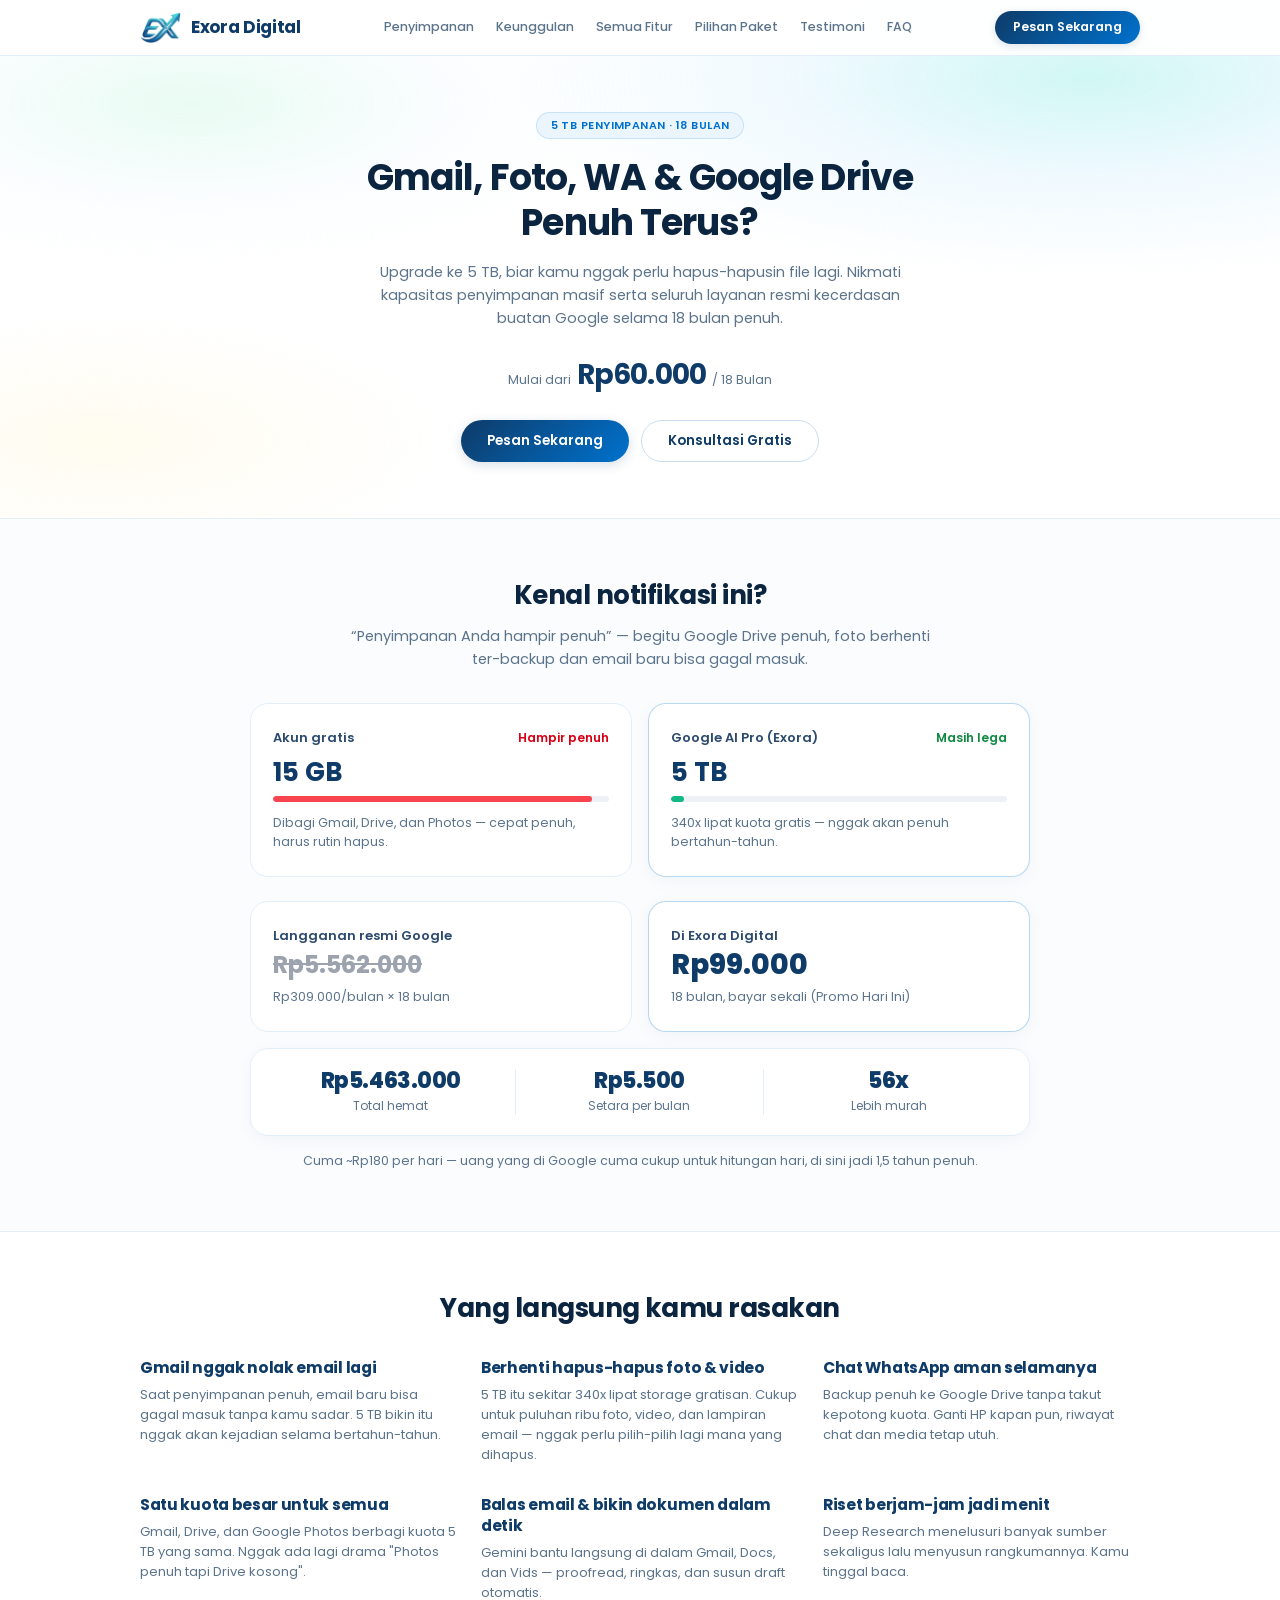
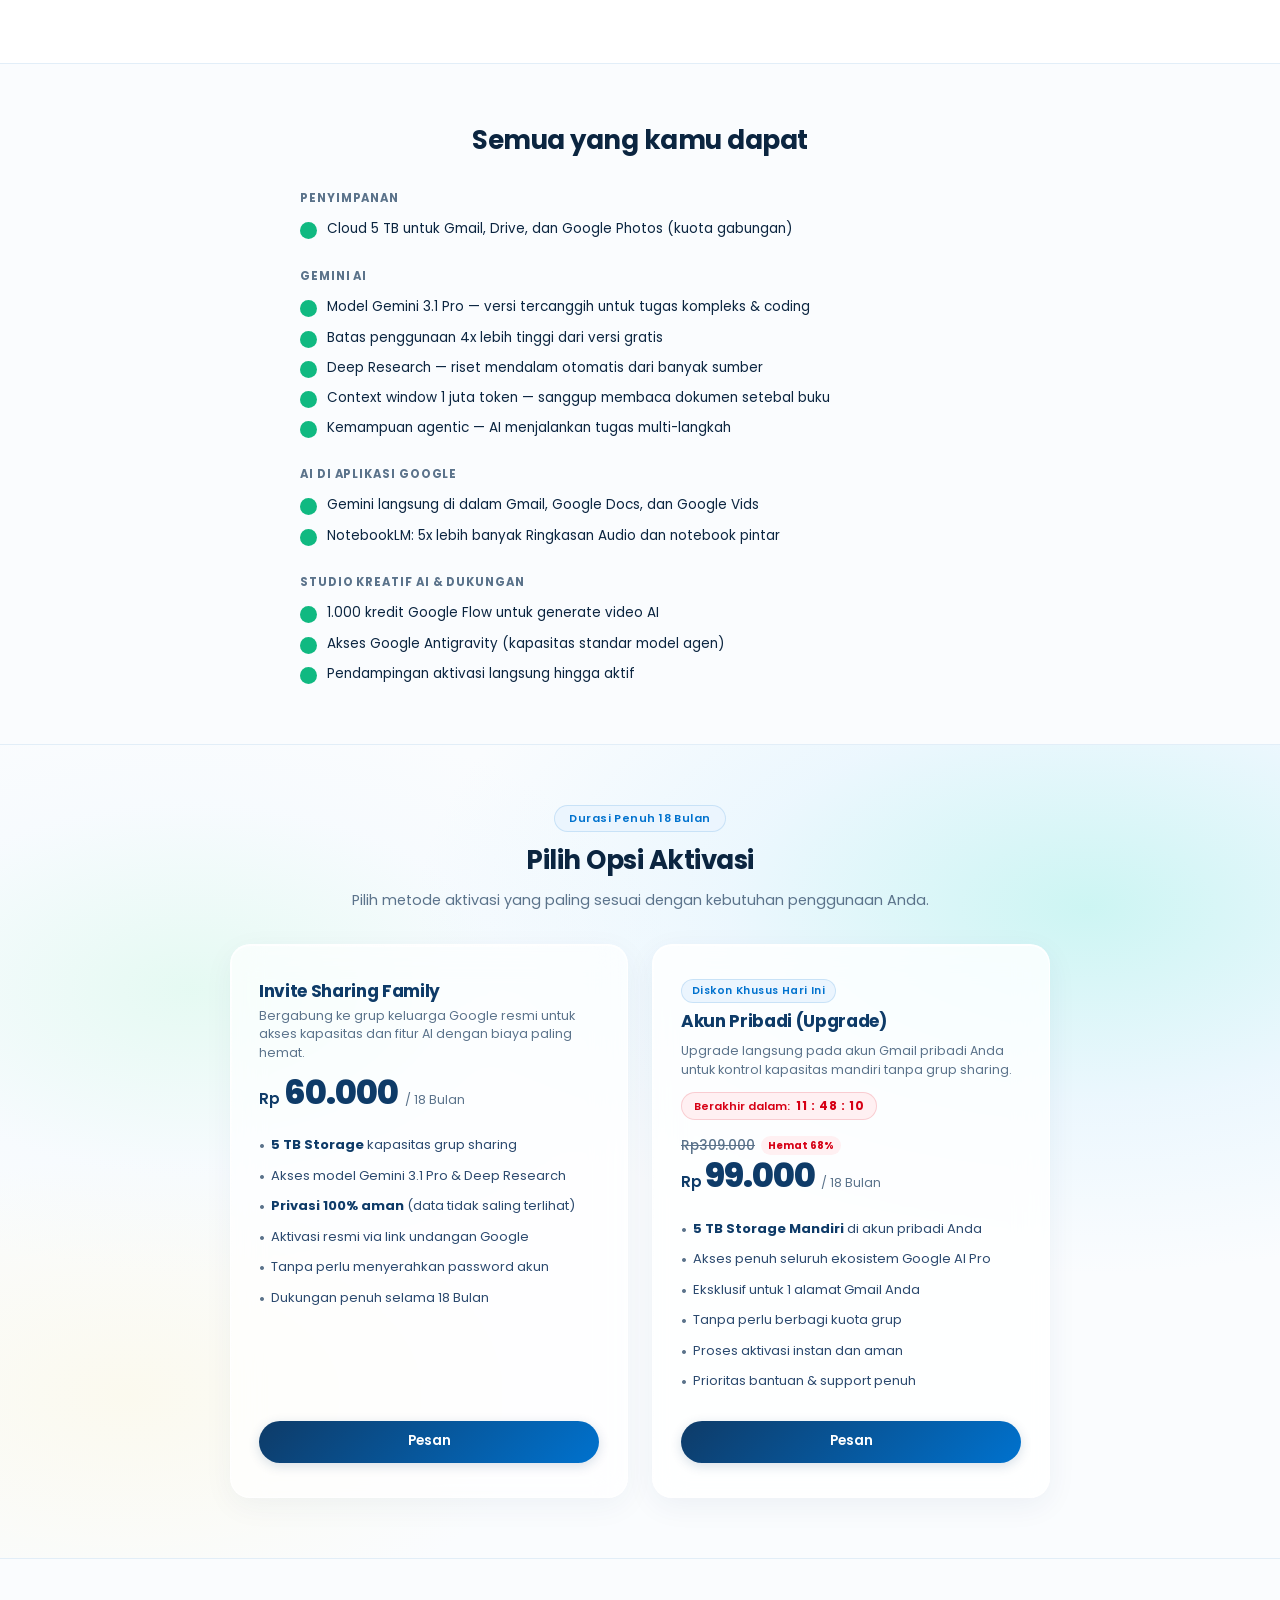
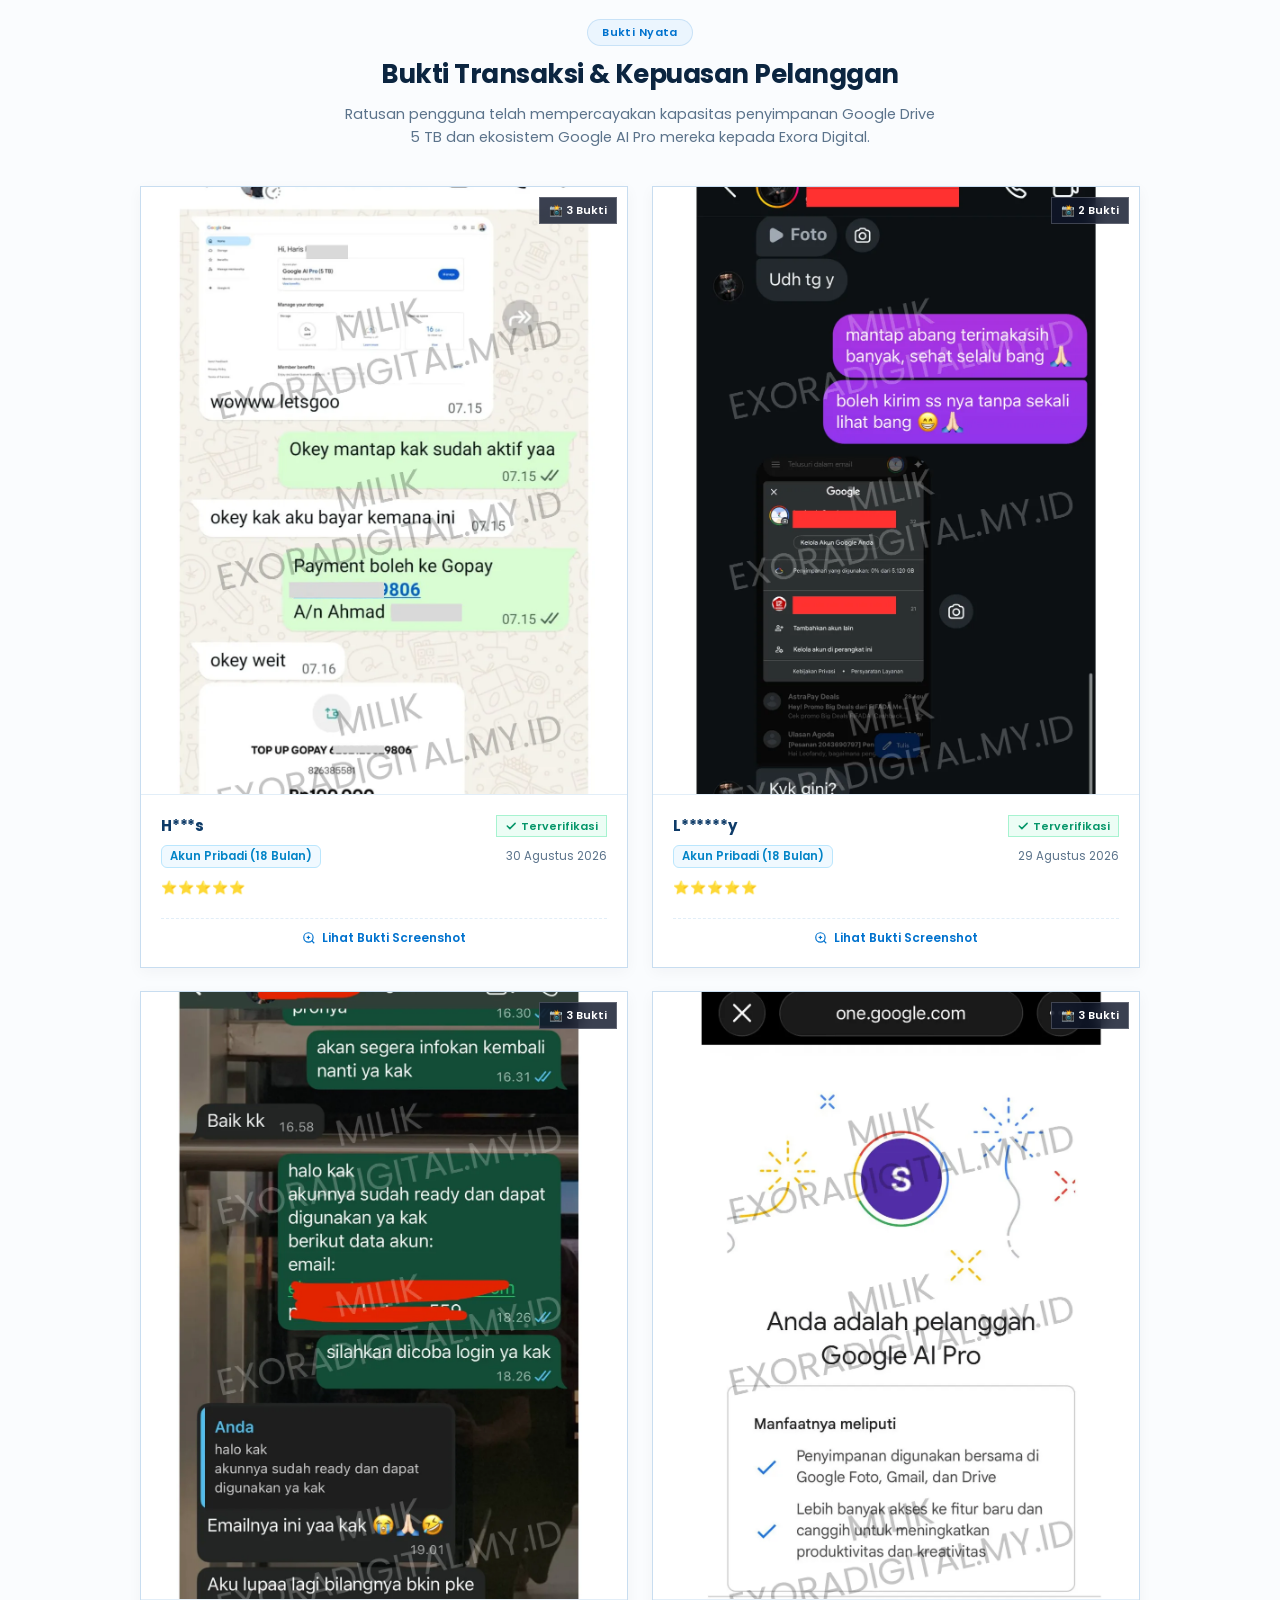
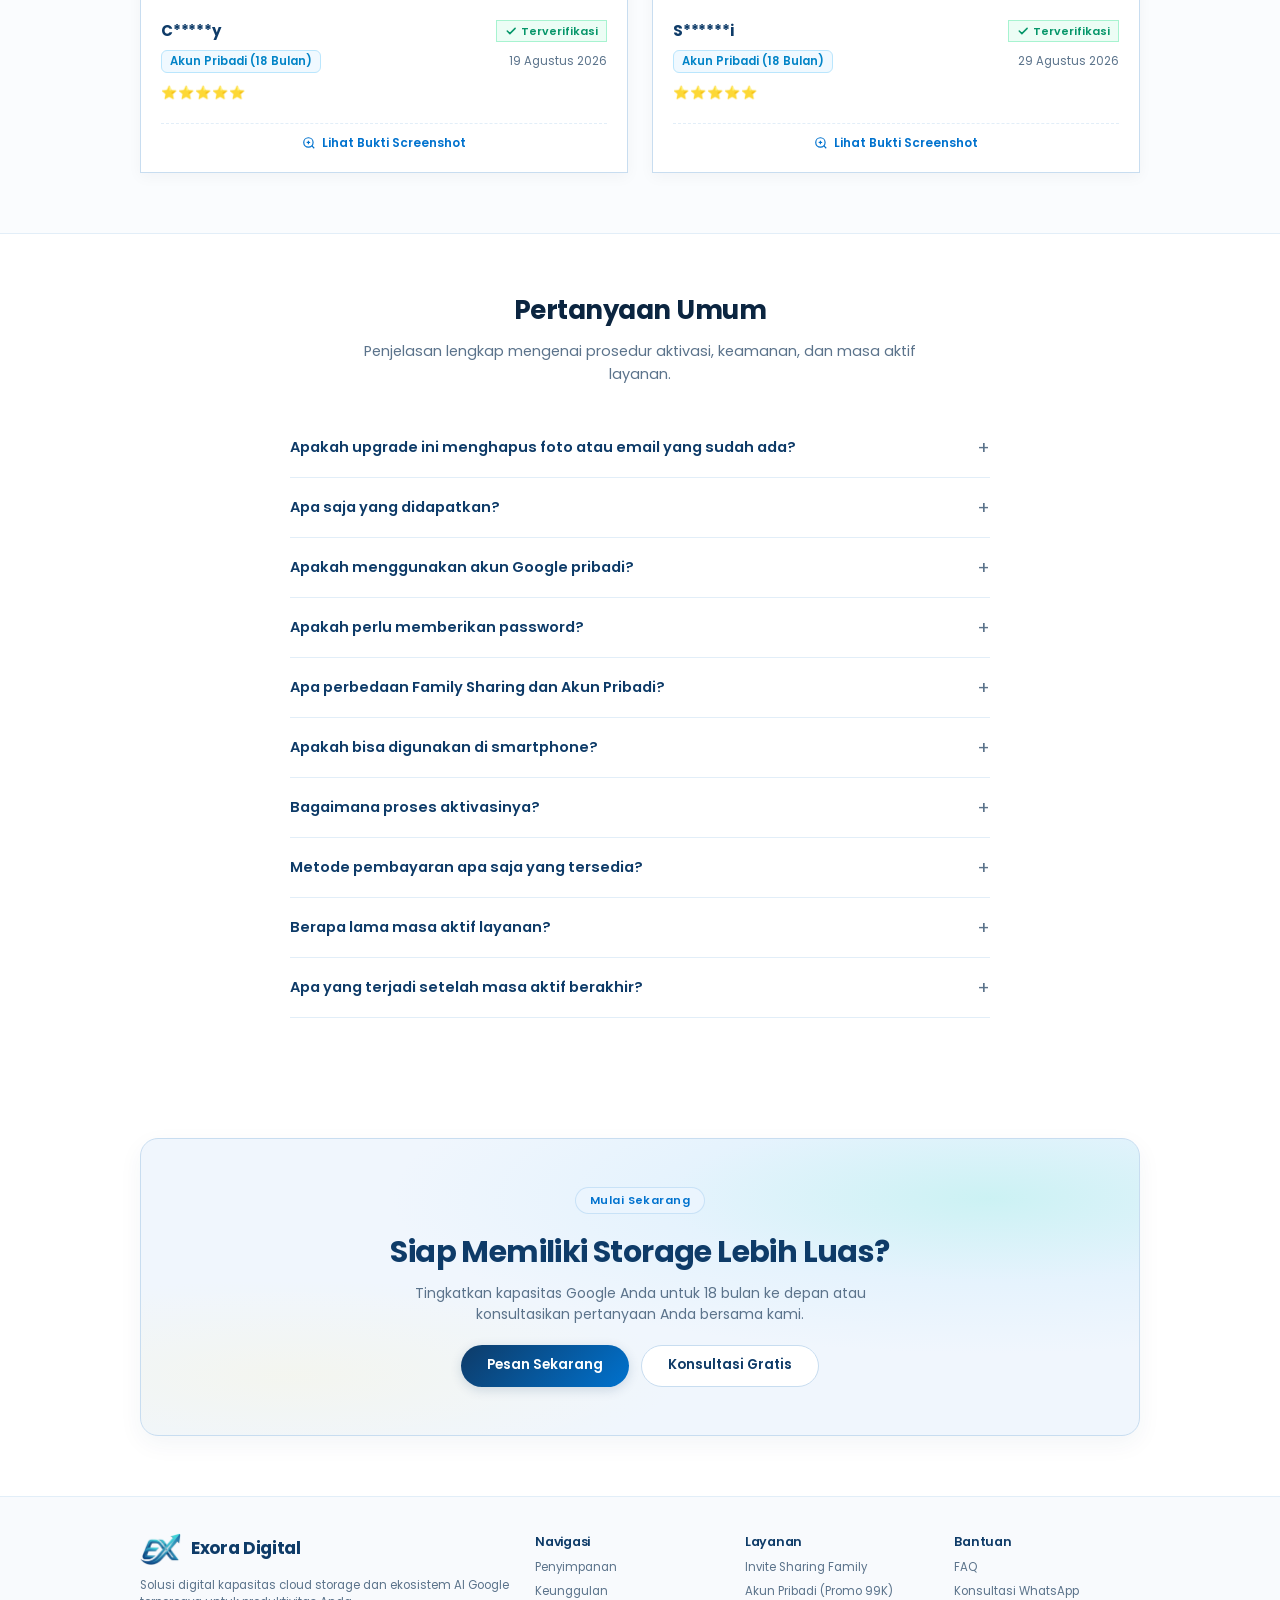
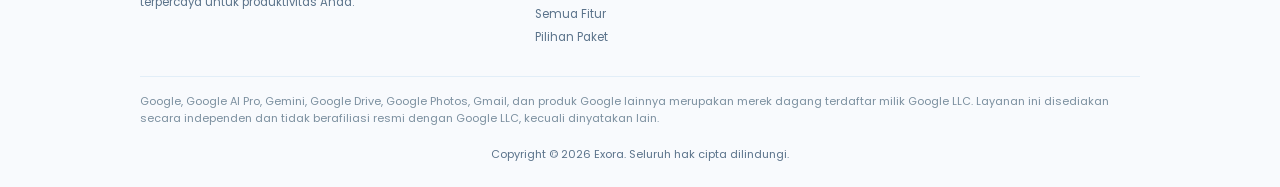
==== index.html @ 39876efe "Fix lightbox prev/next button z-index on mobile and update to v2.4" ====
<!DOCTYPE html>
<html lang="id">

<head>
    <meta charset="UTF-8">
    <meta name="viewport" content="width=device-width, initial-scale=1.0, viewport-fit=cover">

    <!-- Primary SEO Meta Tags -->
    <title>Exora Digital | Google AI Pro 5 TB & Gemini 3.1 Pro 18 Bulan</title>
    <meta name="title" content="Exora Digital | Google AI Pro 5 TB & Gemini 3.1 Pro 18 Bulan">
    <meta name="description"
        content="Upgrade kapasitas penyimpanan Google Drive, Gmail, dan Photos hingga 5 TB dengan akses penuh ekosistem Google AI Pro serta Gemini 3.1 Pro selama 18 Bulan. Mulai Rp60.000.">
    <meta name="keywords"
        content="Google Drive 5TB, Upgrade Google Drive, Google AI Pro, Gemini 3.1 Pro, Beli Google Drive Murah, Exora Digital, Storage Google 5TB, Gemini Advanced Murah">
    <meta name="robots" content="index, follow">
    <meta name="author" content="Exora Digital">

    <!-- Anti-Cache Directives: Force Browsers to Always Fetch Latest Content -->
    <meta http-equiv="Cache-Control" content="no-cache, no-store, must-revalidate">
    <meta http-equiv="Pragma" content="no-cache">
    <meta http-equiv="Expires" content="0">

    <!-- Favicon & Icons -->
    <link rel="icon" type="image/png" href="logo.png">
    <link rel="apple-touch-icon" href="logo.png">

    <!-- Open Graph / Facebook / WhatsApp Preview -->
    <meta property="og:type" content="website">
    <meta property="og:site_name" content="Exora Digital">
    <meta property="og:title" content="Exora Digital | Google AI Pro 5 TB & Gemini 3.1 Pro 18 Bulan">
    <meta property="og:description"
        content="Kapasitas Google Drive, Gmail, dan Photos penuh terus? Upgrade ke 5 TB plus Akses Gemini 3.1 Pro selama 18 Bulan penuh mulai Rp60.000.">
    <meta property="og:image" content="logo.png">

    <!-- Twitter Card -->
    <meta name="twitter:card" content="summary_large_image">
    <meta name="twitter:title" content="Exora Digital | Google AI Pro 5 TB & Gemini 3.1 Pro 18 Bulan">
    <meta name="twitter:description"
        content="Upgrade kapasitas Google Drive hingga 5 TB plus Gemini 3.1 Pro 18 Bulan resmi tanpa password.">
    <meta name="twitter:image" content="logo.png">

    <!-- Structured Data (JSON-LD) for Google Rich Snippet -->
    <script type="application/ld+json">
    {
      "@context": "https://schema.org/",
      "@type": "Product",
      "name": "Google AI Pro 5 TB 18 Bulan Exora Digital",
      "image": "https://exoradigital.my.id/logo.png",
      "description": "Layanan upgrade kapasitas penyimpanan Google Drive, Gmail, dan Photos hingga 5 TB dengan akses resmi Gemini 3.1 Pro selama 18 Bulan.",
      "brand": {
        "@type": "Brand",
        "name": "Exora Digital"
      },
      "aggregateRating": {
        "@type": "AggregateRating",
        "ratingValue": "4.9",
        "reviewCount": "128"
      },
      "offers": {
        "@type": "AggregateOffer",
        "priceCurrency": "IDR",
        "lowPrice": "60000",
        "highPrice": "99000",
        "offerCount": "2"
      }
    }
    </script>

    <!-- Google Fonts: Poppins -->
    <link rel="preconnect" href="https://fonts.googleapis.com">
    <link rel="preconnect" href="https://fonts.gstatic.com" crossorigin>
    <link href="https://fonts.googleapis.com/css2?family=Poppins:wght@300;400;500;600;700;800&display=swap"
        rel="stylesheet">

    <link rel="stylesheet" href="styles.css?v=2.4">
</head>

<body>

    <!-- Global Navigation -->
    <nav class="navbar" id="globalnav">
        <div class="container nav-content">
            <a href="#" class="nav-brand">
                <img src="logo.png" alt="Exora Digital Logo" class="brand-logo-img">
                <span class="nav-brand-text">Exora Digital</span>
            </a>
            <div class="nav-links">
                <a href="#notification" class="nav-link">Penyimpanan</a>
                <a href="#benefits" class="nav-link">Keunggulan</a>
                <a href="#features" class="nav-link">Semua Fitur</a>
                <a href="#pricing" class="nav-link">Pilihan Paket</a>
                <a href="#testimonials" class="nav-link">Testimoni</a>
                <a href="#faq" class="nav-link">FAQ</a>
            </div>
            <a href="#pricing" class="nav-cta">Pesan Sekarang</a>
        </div>
    </nav>

    <!-- SECTION 1: HERO -->
    <header class="section hero-section">
        <div class="container hero-container-centered">
            <div class="hero-content-center reveal">
                <div class="badge-clean brand badge-shimmer">5 TB PENYIMPANAN · 18 BULAN</div>
                <h1 class="headline-display hero-headline">
                    Gmail, Foto, WA & Google Drive Penuh Terus?
                </h1>
                <p class="hero-subheadline">
                    Upgrade ke 5 TB, biar kamu nggak perlu hapus-hapusin file lagi. Nikmati kapasitas penyimpanan masif
                    serta seluruh layanan resmi kecerdasan buatan Google selama 18 bulan penuh.
                </p>

                <div class="hero-price-row">
                    <span class="hero-price-label">Mulai dari</span>
                    <span class="hero-price-value">Rp60.000</span>
                    <span class="hero-price-label">/ 18 Bulan</span>
                </div>

                <div class="hero-actions">
                    <a href="#pricing" class="btn btn-primary">Pesan Sekarang</a>
                    <a href="https://wa.me/6285218801311?text=Halo%20Exora%20Digital,%20saya%20ingin%20konsultasi%20mengenai%20Google%20AI%20Pro%205%20TB"
                        target="_blank" rel="noopener" class="btn btn-secondary">Konsultasi Gratis</a>
                </div>
            </div>
        </div>
    </header>

    <!-- SECTION 2: KENAL NOTIFIKASI INI? (STORAGE COMPARISON & SAVINGS) -->
    <section class="section section-light" id="notification">
        <div class="container notif-container">
            <div class="section-header text-center reveal">
                <h2 class="section-headline">Kenal notifikasi ini?</h2>
                <p class="section-subheadline">
                    “Penyimpanan Anda hampir penuh” — begitu Google Drive penuh, foto berhenti ter-backup dan email baru
                    bisa gagal masuk.
                </p>
            </div>

            <!-- Top Row: Storage Cards (15 GB vs 5 TB) -->
            <div class="notif-cards-grid">
                <!-- Card 1: Akun Gratis -->
                <div class="notif-card free-card reveal reveal-stagger stagger-1">
                    <div class="notif-card-head">
                        <span class="notif-tier-title">Akun gratis</span>
                        <span class="notif-status-badge text-danger">Hampir penuh</span>
                    </div>
                    <div class="notif-size-text">15 GB</div>
                    <div class="notif-progress-track">
                        <div class="notif-progress-bar bg-danger js-progress-bar" data-target-width="95%"
                            style="width: 0%;"></div>
                    </div>
                    <p class="notif-desc-text">
                        Dibagi Gmail, Drive, dan Photos — cepat penuh, harus rutin hapus.
                    </p>
                </div>

                <!-- Card 2: Google AI Pro -->
                <div class="notif-card pro-card reveal reveal-stagger stagger-2">
                    <div class="notif-card-head">
                        <span class="notif-tier-title">Google AI Pro (Exora)</span>
                        <span class="notif-status-badge text-success">Masih lega</span>
                    </div>
                    <div class="notif-size-text">5 TB</div>
                    <div class="notif-progress-track">
                        <div class="notif-progress-bar bg-success js-progress-bar" data-target-width="4%"
                            style="width: 0%;"></div>
                    </div>
                    <p class="notif-desc-text">
                        340x lipat kuota gratis — nggak akan penuh bertahun-tahun.
                    </p>
                </div>
            </div>

            <!-- Middle Row: Price Savings Comparison -->
            <div class="notif-cards-grid mt-24">
                <!-- Left: Langganan Resmi Google -->
                <div class="notif-card price-ref-card reveal reveal-stagger stagger-1">
                    <div class="notif-tier-title">Langganan resmi Google</div>
                    <div class="strikethrough-huge">Rp5.562.000</div>
                    <p class="notif-desc-text">
                        Rp309.000/bulan × 18 bulan
                    </p>
                </div>

                <!-- Right: Di Exora -->
                <div class="notif-card pro-card price-exora-card reveal reveal-stagger stagger-2">
                    <div class="notif-tier-title">Di Exora Digital</div>
                    <div class="huge-price-text">Rp99.000</div>
                    <p class="notif-desc-text">
                        18 bulan, bayar sekali (Promo Hari Ini)
                    </p>
                </div>
            </div>

            <!-- Bottom Row: Savings Stat Bar -->
            <div class="savings-stat-bar reveal">
                <div class="stat-item">
                    <div class="stat-value js-counter" data-target="5463000" data-prefix="Rp" data-type="currency">
                        Rp5.463.000</div>
                    <div class="stat-label">Total hemat</div>
                </div>
                <div class="stat-item">
                    <div class="stat-value js-counter" data-target="5500" data-prefix="Rp" data-type="currency">Rp5.500
                    </div>
                    <div class="stat-label">Setara per bulan</div>
                </div>
                <div class="stat-item">
                    <div class="stat-value js-counter" data-target="56" data-suffix="x" data-type="number">56x</div>
                    <div class="stat-label">Lebih murah</div>
                </div>
            </div>

            <p class="text-center text-muted mt-16 reveal" style="font-size: 12.5px;">
                Cuma ~Rp180 per hari — uang yang di Google cuma cukup untuk hitungan hari, di sini jadi 1,5 tahun penuh.
            </p>
        </div>
    </section>

    <!-- SECTION 3: YANG LANGSUNG KAMU RASAKAN (3 COLUMNS x 2 ROWS) -->
    <section class="section" id="benefits">
        <div class="container">
            <div class="section-header text-center reveal">
                <h2 class="section-headline">Yang langsung kamu rasakan</h2>
            </div>

            <div class="benefits-grid-3col">
                <!-- Col 1 -->
                <div class="benefit-item reveal reveal-stagger stagger-1">
                    <h3 class="benefit-title">Gmail nggak nolak email lagi</h3>
                    <p class="benefit-desc">
                        Saat penyimpanan penuh, email baru bisa gagal masuk tanpa kamu sadar. 5 TB bikin itu nggak akan
                        kejadian selama bertahun-tahun.
                    </p>
                </div>

                <!-- Col 2 -->
                <div class="benefit-item reveal reveal-stagger stagger-2">
                    <h3 class="benefit-title">Berhenti hapus-hapus foto & video</h3>
                    <p class="benefit-desc">
                        5 TB itu sekitar 340x lipat storage gratisan. Cukup untuk puluhan ribu foto, video, dan lampiran
                        email — nggak perlu pilih-pilih lagi mana yang dihapus.
                    </p>
                </div>

                <!-- Col 3 -->
                <div class="benefit-item reveal reveal-stagger stagger-3">
                    <h3 class="benefit-title">Chat WhatsApp aman selamanya</h3>
                    <p class="benefit-desc">
                        Backup penuh ke Google Drive tanpa takut kepotong kuota. Ganti HP kapan pun, riwayat chat dan
                        media tetap utuh.
                    </p>
                </div>

                <!-- Col 4 -->
                <div class="benefit-item reveal reveal-stagger stagger-4">
                    <h3 class="benefit-title">Satu kuota besar untuk semua</h3>
                    <p class="benefit-desc">
                        Gmail, Drive, dan Google Photos berbagi kuota 5 TB yang sama. Nggak ada lagi drama "Photos penuh
                        tapi Drive kosong".
                    </p>
                </div>

                <!-- Col 5 -->
                <div class="benefit-item reveal reveal-stagger stagger-5">
                    <h3 class="benefit-title">Balas email & bikin dokumen dalam detik</h3>
                    <p class="benefit-desc">
                        Gemini bantu langsung di dalam Gmail, Docs, dan Vids — proofread, ringkas, dan susun draft
                        otomatis.
                    </p>
                </div>

                <!-- Col 6 -->
                <div class="benefit-item reveal reveal-stagger stagger-6">
                    <h3 class="benefit-title">Riset berjam-jam jadi menit</h3>
                    <p class="benefit-desc">
                        Deep Research menelusuri banyak sumber sekaligus lalu menyusun rangkumannya. Kamu tinggal baca.
                    </p>
                </div>
            </div>
        </div>
    </section>

    <!-- SECTION 4: SEMUA YANG KAMU DAPAT (CATEGORIZED BLUE-CHECK LIST) -->
    <section class="section section-light" id="features">
        <div class="container checklist-container">
            <div class="section-header text-center reveal">
                <h2 class="section-headline">Semua yang kamu dapat</h2>
            </div>

            <div class="checklist-wrapper">
                <!-- Group 1 -->
                <div class="checklist-group reveal reveal-stagger stagger-1">
                    <div class="group-label">PENYIMPANAN</div>
                    <ul class="clean-check-list">
                        <li>
                            <span class="check-icon-green">
                                <svg viewBox="0 0 16 16" fill="none" class="check-svg"
                                    xmlns="http://www.w3.org/2000/svg">
                                    <circle cx="8" cy="8" r="8" fill="#10B981" />
                                    <path class="check-path" d="M4.5 8.2L7 10.7L11.5 5.5" stroke="#FFFFFF"
                                        stroke-width="1.8" stroke-linecap="round" stroke-linejoin="round" />
                                </svg>
                            </span>
                            <span>Cloud 5 TB untuk Gmail, Drive, dan Google Photos (kuota gabungan)</span>
                        </li>
                    </ul>
                </div>

                <!-- Group 2 -->
                <div class="checklist-group reveal reveal-stagger stagger-2">
                    <div class="group-label">GEMINI AI</div>
                    <ul class="clean-check-list">
                        <li>
                            <span class="check-icon-green">
                                <svg viewBox="0 0 16 16" fill="none" class="check-svg"
                                    xmlns="http://www.w3.org/2000/svg">
                                    <circle cx="8" cy="8" r="8" fill="#10B981" />
                                    <path class="check-path" d="M4.5 8.2L7 10.7L11.5 5.5" stroke="#FFFFFF"
                                        stroke-width="1.8" stroke-linecap="round" stroke-linejoin="round" />
                                </svg>
                            </span>
                            <span>Model Gemini 3.1 Pro — versi tercanggih untuk tugas kompleks & coding</span>
                        </li>
                        <li>
                            <span class="check-icon-green">
                                <svg viewBox="0 0 16 16" fill="none" class="check-svg"
                                    xmlns="http://www.w3.org/2000/svg">
                                    <circle cx="8" cy="8" r="8" fill="#10B981" />
                                    <path class="check-path" d="M4.5 8.2L7 10.7L11.5 5.5" stroke="#FFFFFF"
                                        stroke-width="1.8" stroke-linecap="round" stroke-linejoin="round" />
                                </svg>
                            </span>
                            <span>Batas penggunaan 4x lebih tinggi dari versi gratis</span>
                        </li>
                        <li>
                            <span class="check-icon-green">
                                <svg viewBox="0 0 16 16" fill="none" class="check-svg"
                                    xmlns="http://www.w3.org/2000/svg">
                                    <circle cx="8" cy="8" r="8" fill="#10B981" />
                                    <path class="check-path" d="M4.5 8.2L7 10.7L11.5 5.5" stroke="#FFFFFF"
                                        stroke-width="1.8" stroke-linecap="round" stroke-linejoin="round" />
                                </svg>
                            </span>
                            <span>Deep Research — riset mendalam otomatis dari banyak sumber</span>
                        </li>
                        <li>
                            <span class="check-icon-green">
                                <svg viewBox="0 0 16 16" fill="none" class="check-svg"
                                    xmlns="http://www.w3.org/2000/svg">
                                    <circle cx="8" cy="8" r="8" fill="#10B981" />
                                    <path class="check-path" d="M4.5 8.2L7 10.7L11.5 5.5" stroke="#FFFFFF"
                                        stroke-width="1.8" stroke-linecap="round" stroke-linejoin="round" />
                                </svg>
                            </span>
                            <span>Context window 1 juta token — sanggup membaca dokumen setebal buku</span>
                        </li>
                        <li>
                            <span class="check-icon-green">
                                <svg viewBox="0 0 16 16" fill="none" class="check-svg"
                                    xmlns="http://www.w3.org/2000/svg">
                                    <circle cx="8" cy="8" r="8" fill="#10B981" />
                                    <path class="check-path" d="M4.5 8.2L7 10.7L11.5 5.5" stroke="#FFFFFF"
                                        stroke-width="1.8" stroke-linecap="round" stroke-linejoin="round" />
                                </svg>
                            </span>
                            <span>Kemampuan agentic — AI menjalankan tugas multi-langkah</span>
                        </li>
                    </ul>
                </div>

                <!-- Group 3 -->
                <div class="checklist-group reveal reveal-stagger stagger-3">
                    <div class="group-label">AI DI APLIKASI GOOGLE</div>
                    <ul class="clean-check-list">
                        <li>
                            <span class="check-icon-green">
                                <svg viewBox="0 0 16 16" fill="none" class="check-svg"
                                    xmlns="http://www.w3.org/2000/svg">
                                    <circle cx="8" cy="8" r="8" fill="#10B981" />
                                    <path class="check-path" d="M4.5 8.2L7 10.7L11.5 5.5" stroke="#FFFFFF"
                                        stroke-width="1.8" stroke-linecap="round" stroke-linejoin="round" />
                                </svg>
                            </span>
                            <span>Gemini langsung di dalam Gmail, Google Docs, dan Google Vids</span>
                        </li>
                        <li>
                            <span class="check-icon-green">
                                <svg viewBox="0 0 16 16" fill="none" class="check-svg"
                                    xmlns="http://www.w3.org/2000/svg">
                                    <circle cx="8" cy="8" r="8" fill="#10B981" />
                                    <path class="check-path" d="M4.5 8.2L7 10.7L11.5 5.5" stroke="#FFFFFF"
                                        stroke-width="1.8" stroke-linecap="round" stroke-linejoin="round" />
                                </svg>
                            </span>
                            <span>NotebookLM: 5x lebih banyak Ringkasan Audio dan notebook pintar</span>
                        </li>
                    </ul>
                </div>

                <!-- Group 4 -->
                <div class="checklist-group reveal reveal-stagger stagger-4">
                    <div class="group-label">STUDIO KREATIF AI & DUKUNGAN</div>
                    <ul class="clean-check-list">
                        <li>
                            <span class="check-icon-green">
                                <svg viewBox="0 0 16 16" fill="none" class="check-svg"
                                    xmlns="http://www.w3.org/2000/svg">
                                    <circle cx="8" cy="8" r="8" fill="#10B981" />
                                    <path class="check-path" d="M4.5 8.2L7 10.7L11.5 5.5" stroke="#FFFFFF"
                                        stroke-width="1.8" stroke-linecap="round" stroke-linejoin="round" />
                                </svg>
                            </span>
                            <span>1.000 kredit Google Flow untuk generate video AI</span>
                        </li>
                        <li>
                            <span class="check-icon-green">
                                <svg viewBox="0 0 16 16" fill="none" class="check-svg"
                                    xmlns="http://www.w3.org/2000/svg">
                                    <circle cx="8" cy="8" r="8" fill="#10B981" />
                                    <path class="check-path" d="M4.5 8.2L7 10.7L11.5 5.5" stroke="#FFFFFF"
                                        stroke-width="1.8" stroke-linecap="round" stroke-linejoin="round" />
                                </svg>
                            </span>
                            <span>Akses Google Antigravity (kapasitas standar model agen)</span>
                        </li>
                        <li>
                            <span class="check-icon-green">
                                <svg viewBox="0 0 16 16" fill="none" class="check-svg"
                                    xmlns="http://www.w3.org/2000/svg">
                                    <circle cx="8" cy="8" r="8" fill="#10B981" />
                                    <path class="check-path" d="M4.5 8.2L7 10.7L11.5 5.5" stroke="#FFFFFF"
                                        stroke-width="1.8" stroke-linecap="round" stroke-linejoin="round" />
                                </svg>
                            </span>
                            <span>Pendampingan aktivasi langsung hingga aktif</span>
                        </li>
                    </ul>
                </div>
            </div>
        </div>
    </section>

    <!-- SECTION: PRICING (2 Opsi Aktivasi) -->
    <section class="section section-pricing" id="pricing">
        <div class="container">
            <div class="section-header text-center reveal">
                <div class="badge-clean brand badge-shimmer" style="margin-bottom: 12px;">Durasi Penuh 18 Bulan</div>
                <h2 class="section-headline">Pilih Opsi Aktivasi</h2>
                <p class="section-subheadline">Pilih metode aktivasi yang paling sesuai dengan kebutuhan penggunaan
                    Anda.</p>
            </div>

            <div class="pricing-grid">
                <!-- Paket 1: Invite Sharing Family -->
                <div class="pricing-plan-card reveal reveal-stagger stagger-1">
                    <h3 class="plan-title">Invite Sharing Family</h3>
                    <p class="plan-desc">Bergabung ke grup keluarga Google resmi untuk akses kapasitas dan fitur AI
                        dengan biaya paling hemat.</p>

                    <div class="plan-cost">
                        <span class="currency">Rp</span>
                        <span class="amount">60.000</span>
                        <span class="period">/ 18 Bulan</span>
                    </div>

                    <ul class="plan-features">
                        <li>
                            <span class="bullet">•</span>
                            <span class="feature-text"><strong>5 TB Storage</strong> kapasitas grup sharing</span>
                        </li>
                        <li>
                            <span class="bullet">•</span>
                            <span class="feature-text">Akses model Gemini 3.1 Pro & Deep Research</span>
                        </li>
                        <li>
                            <span class="bullet">•</span>
                            <span class="feature-text"><strong>Privasi 100% aman</strong> (data tidak saling
                                terlihat)</span>
                        </li>
                        <li>
                            <span class="bullet">•</span>
                            <span class="feature-text">Aktivasi resmi via link undangan Google</span>
                        </li>
                        <li>
                            <span class="bullet">•</span>
                            <span class="feature-text">Tanpa perlu menyerahkan password akun</span>
                        </li>
                        <li>
                            <span class="bullet">•</span>
                            <span class="feature-text">Dukungan penuh selama 18 Bulan</span>
                        </li>
                    </ul>

                    <a href="https://wa.me/6285218801311?text=Halo%20Exora%20Digital,%20saya%20mau%20pesan%20paket%20Family%20Sharing%2018%20Bulan%20(Rp60.000)"
                        target="_blank" rel="noopener" class="btn btn-primary" style="width: 100%;">Pesan</a>
                </div>

                <!-- Paket 2: Akun Pribadi (Upgrade) -->
                <div class="pricing-plan-card featured reveal reveal-stagger stagger-2">
                    <div class="plan-top-header">
                        <div class="badge-clean brand badge-nowrap badge-shimmer">Diskon Khusus Hari Ini</div>
                        <h3 class="plan-title">Akun Pribadi (Upgrade)</h3>
                    </div>
                    <p class="plan-desc">Upgrade langsung pada akun Gmail pribadi Anda untuk kontrol kapasitas mandiri
                        tanpa grup sharing.</p>

                    <!-- Countdown Timer -->
                    <div class="timer-badge-box">
                        <span class="timer-label">Berakhir dalam:</span>
                        <span class="timer-digits" id="promo-countdown">00:00:00</span>
                    </div>

                    <div class="plan-cost">
                        <div class="strikethrough-box">
                            <span class="price-strikethrough">Rp309.000</span>
                            <span class="discount-pill">Hemat 68%</span>
                        </div>
                        <div class="price-main-row">
                            <span class="currency">Rp</span>
                            <span class="amount">99.000</span>
                            <span class="period">/ 18 Bulan</span>
                        </div>
                    </div>

                    <ul class="plan-features">
                        <li>
                            <span class="bullet">•</span>
                            <span class="feature-text"><strong>5 TB Storage Mandiri</strong> di akun pribadi Anda</span>
                        </li>
                        <li>
                            <span class="bullet">•</span>
                            <span class="feature-text">Akses penuh seluruh ekosistem Google AI Pro</span>
                        </li>
                        <li>
                            <span class="bullet">•</span>
                            <span class="feature-text">Eksklusif untuk 1 alamat Gmail Anda</span>
                        </li>
                        <li>
                            <span class="bullet">•</span>
                            <span class="feature-text">Tanpa perlu berbagi kuota grup</span>
                        </li>
                        <li>
                            <span class="bullet">•</span>
                            <span class="feature-text">Proses aktivasi instan dan aman</span>
                        </li>
                        <li>
                            <span class="bullet">•</span>
                            <span class="feature-text">Prioritas bantuan & support penuh</span>
                        </li>
                    </ul>

                    <a href="https://wa.me/6285218801311?text=Halo%20Exora%20Digital,%20saya%20mau%20pesan%20paket%20Akun%20Pribadi%20Promo%2018%20Bulan%20(Rp99.000)"
                        target="_blank" rel="noopener" class="btn btn-primary" style="width: 100%;">Pesan</a>
                </div>
            </div>
        </div>
    </section>

    <!-- SECTION: TESTIMONI & BUKTI TRANSAKSI -->
    <section class="section section-light" id="testimonials">
        <div class="container">
            <div class="section-header text-center reveal">
                <div class="badge-clean brand badge-shimmer" style="margin-bottom: 12px;">Bukti Nyata</div>
                <h2 class="section-headline">Bukti Transaksi & Kepuasan Pelanggan</h2>
                <p class="section-subheadline">
                    Ratusan pengguna telah mempercayakan kapasitas penyimpanan Google Drive 5 TB dan ekosistem Google AI Pro mereka kepada Exora Digital.
                </p>
            </div>

            <!-- Testimonials Grid (Menyeluruh Tanpa Filter) -->
            <div class="testimonials-grid" id="testimonials-container">
                <!-- Testimonial 1: H***s -->
                <div class="testimonial-card reveal" data-images='["assets/testimonials/testi-1788053865421-1.webp","assets/testimonials/testi-1788053866343-2.webp","assets/testimonials/testi-1788053867087-3.webp"]' data-caption="Bukti Transaksi - H***s (Akun Pribadi 18 Bulan)">
                    <div class="testi-image-cover" title="Klik untuk memperbesar bukti transaksi">
                        <img src="assets/testimonials/testi-1788053865421-1.webp" alt="Bukti Transaksi H***s" loading="lazy">
                        <div class="testi-count-pill">📸 3 Bukti</div>
                    </div>
                    <div class="testi-body">
                        <div class="testi-meta-head">
                            <span class="testi-name">H***s</span>
                            <span class="testi-verified-tag">
                                <svg width="12" height="12" viewBox="0 0 16 16" fill="none">
                                    <path d="M13.5 4.5L6.5 11.5L3 8" stroke="#059669" stroke-width="2" stroke-linecap="round" stroke-linejoin="round"/>
                                </svg>
                                <span>Terverifikasi</span>
                            </span>
                        </div>
                        <div class="testi-pkg-row">
                            <span class="testi-pkg-badge">Akun Pribadi (18 Bulan)</span>
                            <span class="testi-date">30 Agustus 2026</span>
                        </div>
                        <div class="testi-stars">⭐⭐⭐⭐⭐</div>
                        <div class="testi-click-hint">
                            <svg width="14" height="14" viewBox="0 0 24 24" fill="none" stroke="currentColor" stroke-width="2">
                                <circle cx="11" cy="11" r="8"></circle>
                                <line x1="21" y1="21" x2="16.65" y2="16.65"></line>
                                <line x1="11" y1="8" x2="11" y2="14"></line>
                                <line x1="8" y1="11" x2="14" y2="11"></line>
                            </svg>
                            <span>Lihat Bukti Screenshot</span>
                        </div>
                    </div>
                </div>

                <!-- Testimonial 2: L******y -->
                <div class="testimonial-card reveal" data-images='["assets/testimonials/testi-1788053797091-1.webp","assets/testimonials/testi-1788053797662-2.webp"]' data-caption="Bukti Transaksi - L******y (Akun Pribadi 18 Bulan)">
                    <div class="testi-image-cover" title="Klik untuk memperbesar bukti transaksi">
                        <img src="assets/testimonials/testi-1788053797091-1.webp" alt="Bukti Transaksi L******y" loading="lazy">
                        <div class="testi-count-pill">📸 2 Bukti</div>
                    </div>
                    <div class="testi-body">
                        <div class="testi-meta-head">
                            <span class="testi-name">L******y</span>
                            <span class="testi-verified-tag">
                                <svg width="12" height="12" viewBox="0 0 16 16" fill="none">
                                    <path d="M13.5 4.5L6.5 11.5L3 8" stroke="#059669" stroke-width="2" stroke-linecap="round" stroke-linejoin="round"/>
                                </svg>
                                <span>Terverifikasi</span>
                            </span>
                        </div>
                        <div class="testi-pkg-row">
                            <span class="testi-pkg-badge">Akun Pribadi (18 Bulan)</span>
                            <span class="testi-date">29 Agustus 2026</span>
                        </div>
                        <div class="testi-stars">⭐⭐⭐⭐⭐</div>
                        <div class="testi-click-hint">
                            <svg width="14" height="14" viewBox="0 0 24 24" fill="none" stroke="currentColor" stroke-width="2">
                                <circle cx="11" cy="11" r="8"></circle>
                                <line x1="21" y1="21" x2="16.65" y2="16.65"></line>
                                <line x1="11" y1="8" x2="11" y2="14"></line>
                                <line x1="8" y1="11" x2="14" y2="11"></line>
                            </svg>
                            <span>Lihat Bukti Screenshot</span>
                        </div>
                    </div>
                </div>

                <!-- Testimonial 3: C*****y -->
                <div class="testimonial-card reveal" data-images='["assets/testimonials/testi-1788053704064-1.webp","assets/testimonials/testi-1788053705182-2.webp","assets/testimonials/testi-1788053705703-3.webp"]' data-caption="Bukti Transaksi - C*****y (Akun Pribadi 18 Bulan)">
                    <div class="testi-image-cover" title="Klik untuk memperbesar bukti transaksi">
                        <img src="assets/testimonials/testi-1788053704064-1.webp" alt="Bukti Transaksi C*****y" loading="lazy">
                        <div class="testi-count-pill">📸 3 Bukti</div>
                    </div>
                    <div class="testi-body">
                        <div class="testi-meta-head">
                            <span class="testi-name">C*****y</span>
                            <span class="testi-verified-tag">
                                <svg width="12" height="12" viewBox="0 0 16 16" fill="none">
                                    <path d="M13.5 4.5L6.5 11.5L3 8" stroke="#059669" stroke-width="2" stroke-linecap="round" stroke-linejoin="round"/>
                                </svg>
                                <span>Terverifikasi</span>
                            </span>
                        </div>
                        <div class="testi-pkg-row">
                            <span class="testi-pkg-badge">Akun Pribadi (18 Bulan)</span>
                            <span class="testi-date">19 Agustus 2026</span>
                        </div>
                        <div class="testi-stars">⭐⭐⭐⭐⭐</div>
                        <div class="testi-click-hint">
                            <svg width="14" height="14" viewBox="0 0 24 24" fill="none" stroke="currentColor" stroke-width="2">
                                <circle cx="11" cy="11" r="8"></circle>
                                <line x1="21" y1="21" x2="16.65" y2="16.65"></line>
                                <line x1="11" y1="8" x2="11" y2="14"></line>
                                <line x1="8" y1="11" x2="14" y2="11"></line>
                            </svg>
                            <span>Lihat Bukti Screenshot</span>
                        </div>
                    </div>
                </div>

                <!-- Testimonial 4: S******i -->
                <div class="testimonial-card reveal" data-images='["assets/testimonials/testi-1788053320016-1.webp","assets/testimonials/testi-1788053320632-2.webp","assets/testimonials/testi-1788053321485-3.webp"]' data-caption="Bukti Transaksi - S******i (Akun Pribadi 18 Bulan)">
                    <div class="testi-image-cover" title="Klik untuk memperbesar bukti transaksi">
                        <img src="assets/testimonials/testi-1788053320016-1.webp" alt="Bukti Transaksi S******i" loading="lazy">
                        <div class="testi-count-pill">📸 3 Bukti</div>
                    </div>
                    <div class="testi-body">
                        <div class="testi-meta-head">
                            <span class="testi-name">S******i</span>
                            <span class="testi-verified-tag">
                                <svg width="12" height="12" viewBox="0 0 16 16" fill="none">
                                    <path d="M13.5 4.5L6.5 11.5L3 8" stroke="#059669" stroke-width="2" stroke-linecap="round" stroke-linejoin="round"/>
                                </svg>
                                <span>Terverifikasi</span>
                            </span>
                        </div>
                        <div class="testi-pkg-row">
                            <span class="testi-pkg-badge">Akun Pribadi (18 Bulan)</span>
                            <span class="testi-date">29 Agustus 2026</span>
                        </div>
                        <div class="testi-stars">⭐⭐⭐⭐⭐</div>
                        <div class="testi-click-hint">
                            <svg width="14" height="14" viewBox="0 0 24 24" fill="none" stroke="currentColor" stroke-width="2">
                                <circle cx="11" cy="11" r="8"></circle>
                                <line x1="21" y1="21" x2="16.65" y2="16.65"></line>
                                <line x1="11" y1="8" x2="11" y2="14"></line>
                                <line x1="8" y1="11" x2="14" y2="11"></line>
                            </svg>
                            <span>Lihat Bukti Screenshot</span>
                        </div>
                    </div>
                </div>
            </div>
        </div>
    </section>

    <!-- SECTION 13: FAQ -->
    <section class="section" id="faq">
        <div class="container">
            <div class="section-header text-center reveal">
                <h2 class="section-headline">Pertanyaan Umum</h2>
                <p class="section-subheadline">Penjelasan lengkap mengenai prosedur aktivasi, keamanan, dan masa aktif
                    layanan.</p>
            </div>

            <div class="faq-container reveal">
                <!-- Q1 -->
                <div class="faq-entry">
                    <button class="faq-trigger" type="button">
                        <span>Apakah upgrade ini menghapus foto atau email yang sudah ada?</span>
                        <span class="faq-indicator">+</span>
                    </button>
                    <div class="faq-panel">
                        <div class="faq-panel-inner">
                            <p>Tidak. Kuota 5 TB langsung nambah ke penyimpanan yang sudah ada, semua foto, email, dan
                                file kamu tetap utuh — tidak ada yang perlu dipindah atau di-backup ulang.</p>
                        </div>
                    </div>
                </div>

                <!-- Q2 -->
                <div class="faq-entry">
                    <button class="faq-trigger" type="button">
                        <span>Apa saja yang didapatkan?</span>
                        <span class="faq-indicator">+</span>
                    </button>
                    <div class="faq-panel">
                        <div class="faq-panel-inner">
                            <p>Penyimpanan 5 TB untuk Gmail, Google Drive, dan Google Photos, akses model Gemini 3.1
                                Pro, fitur Deep Research otomatis, fitur NotebookLM Pro, dan bantuan AI di aplikasi
                                Workspace.</p>
                        </div>
                    </div>
                </div>

                <!-- Q3 -->
                <div class="faq-entry">
                    <button class="faq-trigger" type="button">
                        <span>Apakah menggunakan akun Google pribadi?</span>
                        <span class="faq-indicator">+</span>
                    </button>
                    <div class="faq-panel">
                        <div class="faq-panel-inner">
                            <p>Ya, benefit diaktifkan langsung pada alamat Gmail pribadi Anda (@gmail.com), baik melalui
                                undangan grup resmi (Family Sharing) maupun aktivasi mandiri (Akun Pribadi).</p>
                        </div>
                    </div>
                </div>

                <!-- Q4 -->
                <div class="faq-entry">
                    <button class="faq-trigger" type="button">
                        <span>Apakah perlu memberikan password?</span>
                        <span class="faq-indicator">+</span>
                    </button>
                    <div class="faq-panel">
                        <div class="faq-panel-inner">
                            <p>Tidak. Kami tidak pernah meminta password atau data login akun Google Anda. Semua proses
                                dilakukan secara aman melalui mekanisme resmi.</p>
                        </div>
                    </div>
                </div>

                <!-- Q5 -->
                <div class="faq-entry">
                    <button class="faq-trigger" type="button">
                        <span>Apa perbedaan Family Sharing dan Akun Pribadi?</span>
                        <span class="faq-indicator">+</span>
                    </button>
                    <div class="faq-panel">
                        <div class="faq-panel-inner">
                            <p>Pada opsi <strong>Invite Sharing Family</strong>, akun Anda bergabung ke grup Google
                                Family untuk menikmati kapasitas dan fitur AI dengan biaya lebih hemat (privasi file
                                Anda tetap 100% privat dan tidak bisa diakses anggota lain). Sedangkan pada opsi
                                <strong>Akun Pribadi</strong>, upgrade dilakukan langsung secara mandiri pada akun Anda
                                tanpa grup sharing.
                            </p>
                        </div>
                    </div>
                </div>

                <!-- Q6 -->
                <div class="faq-entry">
                    <button class="faq-trigger" type="button">
                        <span>Apakah bisa digunakan di smartphone?</span>
                        <span class="faq-indicator">+</span>
                    </button>
                    <div class="faq-panel">
                        <div class="faq-panel-inner">
                            <p>Bisa di semua perangkat. Karena terhubung langsung ke akun Google Anda, benefit otomatis
                                aktif di Android, iPhone, iPad, Mac, maupun komputer Windows.</p>
                        </div>
                    </div>
                </div>

                <!-- Q7 -->
                <div class="faq-entry">
                    <button class="faq-trigger" type="button">
                        <span>Bagaimana proses aktivasinya?</span>
                        <span class="faq-indicator">+</span>
                    </button>
                    <div class="faq-panel">
                        <div class="faq-panel-inner">
                            <p>Setelah konfirmasi pemesanan, tim admin akan mengirimkan link aktivasi resmi atau
                                instruksi praktis. Anda hanya perlu mengonfirmasi penerimaan link tersebut untuk
                                mengaktifkan benefit dalam 1-3 menit.</p>
                        </div>
                    </div>
                </div>

                <!-- Q8 -->
                <div class="faq-entry">
                    <button class="faq-trigger" type="button">
                        <span>Metode pembayaran apa saja yang tersedia?</span>
                        <span class="faq-indicator">+</span>
                    </button>
                    <div class="faq-panel">
                        <div class="faq-panel-inner">
                            <p>Kami menerima pembayaran melalui <strong>QRIS (All Payment)</strong>,
                                <strong>GoPay</strong>, <strong>DANA</strong>, serta berbagai e-wallet dan transfer bank
                                lainnya untuk kemudahan transaksi Anda.
                            </p>
                        </div>
                    </div>
                </div>

                <!-- Q9 -->
                <div class="faq-entry">
                    <button class="faq-trigger" type="button">
                        <span>Berapa lama masa aktif layanan?</span>
                        <span class="faq-indicator">+</span>
                    </button>
                    <div class="faq-panel">
                        <div class="faq-panel-inner">
                            <p>Layanan ini memiliki masa aktif penuh selama <strong>18 Bulan</strong> terhitung sejak
                                tanggal aktivasi.</p>
                        </div>
                    </div>
                </div>

                <!-- Q10 -->
                <div class="faq-entry">
                    <button class="faq-trigger" type="button">
                        <span>Apa yang terjadi setelah masa aktif berakhir?</span>
                        <span class="faq-indicator">+</span>
                    </button>
                    <div class="faq-panel">
                        <div class="faq-panel-inner">
                            <p>Semua file, foto, dan dokumen yang sudah tersimpan tetap aman dan tidak akan dihapus oleh
                                Google. Namun, Anda tidak dapat mengunggah file baru sebelum memperpanjang langganan
                                atau mengosongkan kapasitas.</p>
                        </div>
                    </div>
                </div>
            </div>
        </div>
    </section>

    <!-- SECTION 14: FINAL CTA -->
    <section class="section">
        <div class="container">
            <div class="final-cta-box reveal">
                <div class="badge-clean brand badge-shimmer" style="margin-bottom: 16px;">Mulai Sekarang</div>
                <h2>Siap Memiliki Storage Lebih Luas?</h2>
                <p>Tingkatkan kapasitas Google Anda untuk 18 bulan ke depan atau konsultasikan pertanyaan Anda bersama
                    kami.</p>
                <div class="hero-actions">
                    <a href="#pricing" class="btn btn-primary">Pesan Sekarang</a>
                    <a href="https://wa.me/6285218801311?text=Halo%20Exora%20Digital,%20saya%20ingin%20konsultasi%20mengenai%20Google%20AI%20Pro%205%20TB"
                        target="_blank" rel="noopener" class="btn btn-secondary">Konsultasi Gratis</a>
                </div>
            </div>
        </div>
    </section>

    <!-- SECTION 15: FOOTER -->
    <footer class="footer-clean">
        <div class="container">
            <div class="footer-navs">
                <div class="footer-col">
                    <div class="footer-brand-wrap">
                        <img src="logo.png" alt="Exora Digital Logo" class="brand-logo-img">
                        <span class="brand-title-text">Exora Digital</span>
                    </div>
                    <p style="margin-bottom: 12px;">Solusi digital kapasitas cloud storage dan ekosistem AI Google
                        terpercaya untuk produktivitas Anda.</p>
                </div>
                <div class="footer-col">
                    <h4>Navigasi</h4>
                    <ul>
                        <li><a href="#notification">Penyimpanan</a></li>
                        <li><a href="#benefits">Keunggulan</a></li>
                        <li><a href="#features">Semua Fitur</a></li>
                        <li><a href="#pricing">Pilihan Paket</a></li>
                    </ul>
                </div>
                <div class="footer-col">
                    <h4>Layanan</h4>
                    <ul>
                        <li><a href="#pricing">Invite Sharing Family</a></li>
                        <li><a href="#pricing">Akun Pribadi (Promo 99K)</a></li>
                    </ul>
                </div>
                <div class="footer-col">
                    <h4>Bantuan</h4>
                    <ul>
                        <li><a href="#faq">FAQ</a></li>
                        <li><a href="https://wa.me/6285218801311?text=Halo%20Exora%20Digital,%20saya%20ingin%20bertanya%20seputar%20layanan"
                                target="_blank" rel="noopener">Konsultasi WhatsApp</a></li>
                    </ul>
                </div>
            </div>

            <div class="footer-disclaimer-text">
                Google, Google AI Pro, Gemini, Google Drive, Google Photos, Gmail, dan produk Google lainnya merupakan
                merek dagang terdaftar milik Google LLC. Layanan ini disediakan secara independen dan tidak berafiliasi
                resmi dengan Google LLC, kecuali dinyatakan lain.
            </div>

            <div class="footer-row-bottom">
                <div>Copyright &copy; 2026 Exora. Seluruh hak cipta dilindungi.</div>
            </div>
        </div>
    </footer>

    <!-- LIGHTBOX IMAGE MODAL GALLERY -->
    <div class="lightbox-modal" id="lightbox-modal" aria-hidden="true" role="dialog" aria-label="Pratinjau Bukti Transaksi">
        <div class="lightbox-overlay" id="lightbox-overlay"></div>
        <div class="lightbox-dialog">
            <button class="lightbox-close" id="lightbox-close" aria-label="Tutup Pratinjau">✕</button>
            <button class="lightbox-nav lightbox-prev" id="lightbox-prev" aria-label="Foto Sebelumnya">❮</button>
            <div class="lightbox-img-wrapper">
                <img src="" alt="Bukti Transaksi Exora Digital" class="lightbox-image" id="lightbox-img">
                <div class="lightbox-info-bar">
                    <span class="lightbox-title" id="lightbox-caption">Bukti Transaksi Terverifikasi</span>
                    <span class="lightbox-counter" id="lightbox-counter">1 / 1</span>
                </div>
            </div>
            <button class="lightbox-nav lightbox-next" id="lightbox-next" aria-label="Foto Berikutnya">❯</button>
        </div>
    </div>

    <script src="script.js?v=2.4"></script>
</body>

</html>
---- styles.css ----
:root {
    /* Color Palette - Clean, Elegant Exora Blue Palette */
    --color-primary: #0072CE;
    --color-primary-hover: #005FA8;
    --color-navy: #0E3B68;
    --color-navy-dark: #082442;
    --color-cyan: #00B4D8;
    
    /* Backgrounds & Surfaces */
    --color-surface: #FFFFFF;
    --color-elevated: #F8FAFD;
    --color-elevated-hover: #EEF4FA;
    --color-ice-blue: #EBF5FE;
    
    /* Typography Colors */
    --color-text: #0B2540;
    --color-text-secondary: #2C4A6F;
    --color-muted: #5B738B;
    
    /* Borders */
    --color-border: #C8DDF0;
    --color-border-subtle: #E2EEF8;
    
    /* Semantic / Promo */
    --color-danger: #D70015;
    --color-success: #0E8A42;
    --color-promo-bg: #FFF0F2;
    --color-promo-text: #D70015;

    /* Gradients */
    --gradient-brand-blue: linear-gradient(135deg, #0E3B68 0%, #0072CE 100%);
    --gradient-vibrant: linear-gradient(135deg, #0072CE 0%, #00B4D8 100%);

    /* Typography - Poppins */
    --font-system: 'Poppins', -apple-system, BlinkMacSystemFont, "Segoe UI", Roboto, sans-serif;

    /* Radii */
    --radius-pill: 980px;
    --radius-card: 18px;
    --radius-card-sm: 12px;

    /* Spacing scale */
    --space-4: 4px;
    --space-8: 8px;
    --space-12: 12px;
    --space-16: 16px;
    --space-20: 20px;
    --space-24: 24px;
    --space-32: 32px;
    --space-48: 48px;
    --space-64: 64px;

    /* Layout */
    --max-width: 1040px;
    --gutter: 20px;

    /* Transitions.dev Motion Tokens */
    --ease-smooth-out: cubic-bezier(0.22, 1, 0.36, 1);
    --ease-counter: cubic-bezier(0.16, 1, 0.3, 1);
    --ease-bounce: cubic-bezier(0.34, 1.36, 0.64, 1);
    --duration-fast: 250ms;
    --duration-slow: 400ms;
    --duration-very-slow: 500ms;
}

/* Reset */
*, *::before, *::after {
    margin: 0;
    padding: 0;
    box-sizing: border-box;
    -webkit-font-smoothing: antialiased;
}

html {
    scroll-behavior: smooth;
    background-color: var(--color-surface);
    color: var(--color-text);
    font-family: var(--font-system);
    font-size: 15px;
}

body {
    background-color: var(--color-surface);
    color: var(--color-text);
    line-height: 1.5;
    overflow-x: hidden;
}

.container {
    width: 100%;
    max-width: var(--max-width);
    margin: 0 auto;
    padding: 0 var(--gutter);
}

/* Typography Hierarchy */
h1, h2, h3, h4, h5, h6 {
    color: var(--color-text);
    font-weight: 700;
    letter-spacing: -0.02em;
}

.headline-display {
    font-size: clamp(26px, 3.5vw, 36px);
    line-height: 1.25;
    font-weight: 700;
    letter-spacing: -0.025em;
    color: var(--color-text);
}

.section-headline {
    font-size: clamp(20px, 2.4vw, 26px);
    line-height: 1.3;
    font-weight: 700;
    letter-spacing: -0.02em;
    margin-bottom: var(--space-12);
    color: var(--color-text);
}

.section-subheadline {
    font-size: 14.5px;
    line-height: 1.6;
    color: var(--color-muted);
    font-weight: 400;
    max-width: 600px;
    margin: 0 auto;
}

.text-center { text-align: center; }
.text-muted { color: var(--color-muted); }
.text-danger { color: var(--color-danger); }
.text-success { color: var(--color-success); }
.mt-16 { margin-top: 16px; }
.mt-24 { margin-top: 24px; }

/* ─── P18: Scroll Reveal & Stagger Transitions (Transitions.dev) ─── */
.reveal {
    opacity: 0;
    transform: translateY(14px);
    filter: blur(3px);
    transition: opacity 0.5s var(--ease-smooth-out),
                transform 0.5s var(--ease-smooth-out),
                filter 0.5s var(--ease-smooth-out);
    will-change: opacity, transform, filter;
}

.reveal.is-visible {
    opacity: 1;
    transform: translateY(0);
    filter: blur(0);
}

.stagger-1 { transition-delay: 40ms; }
.stagger-2 { transition-delay: 80ms; }
.stagger-3 { transition-delay: 120ms; }
.stagger-4 { transition-delay: 160ms; }
.stagger-5 { transition-delay: 200ms; }
.stagger-6 { transition-delay: 240ms; }

/* ─── P15: Subtle Light Shimmer on Badges ─── */
.badge-shimmer {
    position: relative;
    overflow: hidden;
}

.badge-shimmer::after {
    content: '';
    position: absolute;
    top: 0;
    left: -100%;
    width: 60%;
    height: 100%;
    background: linear-gradient(90deg, transparent 0%, rgba(255, 255, 255, 0.6) 50%, transparent 100%);
    animation: shimmerSweep 3.5s infinite linear;
}

@keyframes shimmerSweep {
    0% { left: -100%; }
    30% { left: 160%; }
    100% { left: 160%; }
}

/* Navigation */
.navbar {
    position: fixed;
    top: 0;
    left: 0;
    width: 100%;
    height: 56px;
    background-color: rgba(255, 255, 255, 0.94);
    backdrop-filter: blur(20px);
    -webkit-backdrop-filter: blur(20px);
    z-index: 999;
    border-bottom: 1px solid var(--color-border-subtle);
    transition: box-shadow 0.25s var(--ease-smooth-out), background-color 0.25s var(--ease-smooth-out);
}

.navbar.scrolled {
    box-shadow: 0 4px 20px rgba(14, 59, 104, 0.06);
    background-color: rgba(255, 255, 255, 0.98);
}

.nav-content {
    display: flex;
    justify-content: space-between;
    align-items: center;
    height: 100%;
}

.nav-brand {
    display: flex;
    align-items: center;
    gap: 10px;
    text-decoration: none;
}

.brand-logo-img {
    height: 32px;
    width: auto;
    object-fit: contain;
    border-radius: 4px;
    flex-shrink: 0;
}

.nav-brand-text {
    font-size: 17px;
    font-weight: 700;
    color: var(--color-navy);
    letter-spacing: -0.02em;
    line-height: 1;
    display: flex;
    align-items: center;
}

.nav-links {
    display: flex;
    gap: 22px;
    align-items: center;
}

.nav-link {
    font-size: 12.5px;
    font-weight: 500;
    color: var(--color-muted);
    text-decoration: none;
    transition: color 0.2s var(--ease-smooth-out);
}

.nav-link:hover {
    color: var(--color-primary);
}

.nav-cta {
    background: var(--gradient-brand-blue);
    color: #FFFFFF;
    font-size: 12.5px;
    font-weight: 600;
    padding: 7px 18px;
    border-radius: var(--radius-pill);
    text-decoration: none;
    transition: transform 0.2s var(--ease-smooth-out), box-shadow 0.2s var(--ease-smooth-out);
    box-shadow: 0 2px 8px rgba(14, 59, 104, 0.15);
}

.nav-cta:hover {
    transform: translateY(-1px);
    box-shadow: 0 4px 12px rgba(0, 114, 206, 0.25);
}

/* Buttons */
.btn {
    display: inline-flex;
    align-items: center;
    justify-content: center;
    font-family: var(--font-system);
    font-weight: 600;
    border-radius: var(--radius-pill);
    text-decoration: none;
    cursor: pointer;
    border: none;
    min-height: 42px;
    padding: 11px 26px;
    font-size: 13.5px;
    line-height: 1.2;
    transition: all 0.25s var(--ease-smooth-out);
    outline: none;
}

.btn:active {
    transform: scale(0.98);
}

.btn-primary {
    background: var(--gradient-brand-blue);
    color: #FFFFFF;
    box-shadow: 0 3px 12px rgba(14, 59, 104, 0.16);
}

.btn-primary:hover {
    background: linear-gradient(135deg, #082442 0%, #005FA8 100%);
    transform: translateY(-1px);
    box-shadow: 0 5px 16px rgba(0, 114, 206, 0.25);
}

.btn-secondary {
    background-color: var(--color-surface);
    color: var(--color-navy);
    border: 1.5px solid var(--color-border);
}

.btn-secondary:hover {
    background-color: var(--color-elevated);
    border-color: var(--color-primary);
    color: var(--color-primary);
    transform: translateY(-1px);
}

/* Badges */
.badge-clean {
    display: inline-flex;
    align-items: center;
    padding: 4px 14px;
    border-radius: var(--radius-pill);
    font-size: 11px;
    font-weight: 600;
    letter-spacing: 0.04em;
    background-color: var(--color-ice-blue);
    color: var(--color-primary);
    border: 1px solid rgba(0, 114, 206, 0.15);
}

.badge-clean.brand {
    background-color: var(--color-ice-blue);
    color: var(--color-primary);
}

/* Section Common */
.section {
    padding: 60px 0;
}

.section-light {
    background-color: #FAFCFE;
    border-top: 1px solid var(--color-border-subtle);
    border-bottom: 1px solid var(--color-border-subtle);
}

.section-header {
    margin-bottom: var(--space-32);
}

/* SECTION 1: HERO */
.hero-section {
    padding-top: 112px;
    padding-bottom: 56px;
    position: relative;
    overflow: hidden;
    background: 
        radial-gradient(ellipse 65% 55% at 85% 15%, rgba(110, 231, 220, 0.32) 0%, rgba(186, 230, 253, 0.22) 35%, transparent 70%),
        radial-gradient(ellipse 50% 45% at 15% 20%, rgba(167, 243, 208, 0.25) 0%, rgba(224, 242, 254, 0.15) 40%, transparent 70%),
        radial-gradient(ellipse 45% 40% at 8% 85%, rgba(254, 243, 199, 0.28) 0%, transparent 60%),
        #FFFFFF;
}

.hero-container-centered {
    display: flex;
    justify-content: center;
    align-items: center;
}

.hero-content-center {
    display: flex;
    flex-direction: column;
    align-items: center;
    text-align: center;
    max-width: 680px;
    margin: 0 auto;
}

.hero-content-center .badge-clean {
    margin-bottom: var(--space-16);
}

.hero-headline {
    margin-bottom: var(--space-16);
    max-width: 640px;
}

.hero-subheadline {
    font-size: 14.5px;
    line-height: 1.6;
    color: var(--color-muted);
    margin-bottom: var(--space-24);
    max-width: 540px;
}

.hero-price-row {
    display: flex;
    align-items: baseline;
    justify-content: center;
    gap: 6px;
    margin-bottom: var(--space-24);
}

.hero-price-label {
    font-size: 12.5px;
    color: var(--color-muted);
}

.hero-price-value {
    font-size: 28px;
    font-weight: 700;
    color: var(--color-navy);
    letter-spacing: -0.03em;
}

.hero-actions {
    display: flex;
    flex-wrap: wrap;
    align-items: center;
    justify-content: center;
    gap: var(--space-12);
}

/* SECTION 2: KENAL NOTIFIKASI INI */
.notif-container {
    max-width: 820px;
}

.notif-cards-grid {
    display: grid;
    grid-template-columns: 1fr 1fr;
    gap: var(--space-16);
}

.notif-card {
    background-color: #FFFFFF;
    border-radius: var(--radius-card);
    padding: 24px 22px;
    border: 1.5px solid var(--color-border-subtle);
    display: flex;
    flex-direction: column;
    justify-content: space-between;
    transition: transform 0.3s var(--ease-smooth-out), box-shadow 0.3s var(--ease-smooth-out);
}

.notif-card:hover {
    transform: translateY(-2px);
    box-shadow: 0 6px 20px rgba(14, 59, 104, 0.06);
}

.notif-card.pro-card {
    border-color: rgba(0, 114, 206, 0.28);
    box-shadow: 0 4px 18px rgba(14, 59, 104, 0.04);
}

.notif-card.pro-card:hover {
    border-color: rgba(0, 114, 206, 0.55);
    box-shadow: 0 8px 24px rgba(0, 114, 206, 0.08);
}

.notif-card-head {
    display: flex;
    justify-content: space-between;
    align-items: center;
    margin-bottom: 6px;
}

.notif-tier-title {
    font-size: 13px;
    font-weight: 600;
    color: var(--color-text-secondary);
}

.notif-status-badge {
    font-size: 12px;
    font-weight: 600;
}

.notif-size-text {
    font-size: 26px;
    font-weight: 700;
    color: var(--color-navy);
    line-height: 1.1;
    margin: 4px 0 10px;
}

.notif-progress-track {
    width: 100%;
    height: 6px;
    background-color: #EEF2F6;
    border-radius: var(--radius-pill);
    overflow: hidden;
    margin-bottom: 12px;
}

.notif-progress-bar {
    height: 100%;
    border-radius: var(--radius-pill);
    transition: width 1.2s var(--ease-smooth-out);
}

.notif-progress-bar.bg-danger {
    background-color: #F8444F;
}

.notif-progress-bar.bg-success {
    background-color: #10B981;
}

.notif-desc-text {
    font-size: 12.5px;
    color: var(--color-muted);
    line-height: 1.5;
}

.price-ref-card .strikethrough-huge {
    font-size: 24px;
    font-weight: 700;
    color: #9CA3AF;
    text-decoration: line-through;
    margin: 4px 0 8px;
    line-height: 1.1;
}

.price-exora-card .huge-price-text {
    font-size: 28px;
    font-weight: 800;
    color: var(--color-navy);
    margin: 4px 0 8px;
    line-height: 1.1;
}

/* ─── Glassmorphism Glass Card ─── */
.glass-card {
    background: rgba(255, 255, 255, 0.65);
    backdrop-filter: blur(10px);
    -webkit-backdrop-filter: blur(10px);
    border-radius: 20px;
    border: 1px solid rgba(255, 255, 255, 0.6);
    box-shadow: 
        0 8px 32px rgba(14, 59, 104, 0.08),
        inset 0 1px 0 rgba(255, 255, 255, 0.6),
        inset 0 -1px 0 rgba(255, 255, 255, 0.1),
        inset 0 0 20px 10px rgba(255, 255, 255, 0.9);
    position: relative;
    overflow: hidden;
}

.glass-card::before {
    content: '';
    position: absolute;
    top: 0;
    left: 0;
    right: 0;
    height: 1px;
    background: linear-gradient(
        90deg,
        transparent,
        rgba(255, 255, 255, 0.9),
        transparent
    );
    z-index: 1;
    pointer-events: none;
}

.glass-card::after {
    content: '';
    position: absolute;
    top: 0;
    left: 0;
    width: 1px;
    height: 100%;
    background: linear-gradient(
        180deg,
        rgba(255, 255, 255, 0.9),
        transparent,
        rgba(255, 255, 255, 0.3)
    );
    z-index: 1;
    pointer-events: none;
}

/* Savings Stat Bar */
.savings-stat-bar {
    display: grid;
    grid-template-columns: repeat(3, 1fr);
    background: rgba(255, 255, 255, 0.85);
    backdrop-filter: blur(12px);
    -webkit-backdrop-filter: blur(12px);
    border: 1px solid var(--color-border-subtle);
    border-radius: var(--radius-card);
    padding: 20px 16px;
    margin-top: var(--space-16);
    text-align: center;
    box-shadow: 0 4px 18px rgba(14, 59, 104, 0.04);
}

.stat-item {
    padding: 0 10px;
    border-right: 1px solid var(--color-border-subtle);
}

.stat-item:last-child {
    border-right: none;
}

.stat-value {
    font-size: 22px;
    font-weight: 800;
    color: var(--color-navy);
    letter-spacing: -0.02em;
    line-height: 1.1;
}

.stat-label {
    font-size: 12px;
    color: var(--color-muted);
    margin-top: 4px;
}

/* SECTION 3: YANG LANGSUNG KAMU RASAKAN */
.benefits-grid-3col {
    display: grid;
    grid-template-columns: repeat(3, 1fr);
    gap: 30px 24px;
}

.benefit-item {
    display: flex;
    flex-direction: column;
}

.benefit-title {
    font-size: 15.5px;
    font-weight: 700;
    color: var(--color-navy);
    margin-bottom: 6px;
    line-height: 1.35;
}

.benefit-desc {
    font-size: 13px;
    color: var(--color-muted);
    line-height: 1.55;
}

/* SECTION 4: SEMUA YANG KAMU DAPAT */
.checklist-container {
    max-width: 720px;
}

.checklist-wrapper {
    display: flex;
    flex-direction: column;
    gap: 28px;
}

.checklist-group .group-label {
    font-size: 11.5px;
    font-weight: 700;
    color: var(--color-muted);
    letter-spacing: 0.08em;
    text-transform: uppercase;
    margin-bottom: 12px;
}

.clean-check-list {
    list-style: none;
    display: flex;
    flex-direction: column;
    gap: 10px;
}

.clean-check-list li {
    display: flex;
    align-items: flex-start;
    gap: 10px;
    font-size: 13.5px;
    color: var(--color-text);
    line-height: 1.5;
}

.check-icon-green {
    display: inline-flex;
    align-items: center;
    justify-content: center;
    width: 17px;
    height: 17px;
    flex-shrink: 0;
    margin-top: 3px;
}

.check-svg {
    width: 17px;
    height: 17px;
    display: block;
    transform: scale(1);
    opacity: 1;
    transition: transform 0.35s cubic-bezier(0.34, 1.45, 0.64, 1), opacity 0.25s var(--ease-smooth-out);
}

.check-path {
    stroke-dasharray: 14;
    stroke-dashoffset: 0;
    transition: stroke-dashoffset 0.35s cubic-bezier(0.22, 1, 0.36, 1);
}

/* Status awal sebelum digulir masuk ke layar */
.js-loaded .clean-check-list li:not(.is-checked) .check-svg {
    transform: scale(0.4);
    opacity: 0.2;
}

.js-loaded .clean-check-list li:not(.is-checked) .check-path {
    stroke-dashoffset: 14;
}

/* Animasi dipicu saat item masuk ke layar */
.clean-check-list li.is-checked .check-svg {
    transform: scale(1);
    opacity: 1;
}

.clean-check-list li.is-checked .check-path {
    stroke-dashoffset: 0;
}

/* SECTION: PRICING */
.section-pricing {
    background: 
        radial-gradient(ellipse 70% 60% at 85% 20%, rgba(110, 231, 220, 0.32) 0%, rgba(186, 230, 253, 0.22) 40%, transparent 75%),
        radial-gradient(ellipse 55% 50% at 15% 30%, rgba(167, 243, 208, 0.25) 0%, rgba(224, 242, 254, 0.12) 45%, transparent 70%),
        radial-gradient(ellipse 50% 45% at 10% 80%, rgba(254, 243, 199, 0.28) 0%, transparent 65%),
        #FAFCFE;
    position: relative;
    overflow: hidden;
}

.pricing-grid {
    display: grid;
    grid-template-columns: 1fr 1fr;
    gap: var(--space-24);
    max-width: 820px;
    margin: 0 auto;
}

.pricing-plan-card {
    background: rgba(255, 255, 255, 0.72);
    backdrop-filter: blur(16px) saturate(140%);
    -webkit-backdrop-filter: blur(16px) saturate(140%);
    border-radius: 20px;
    padding: 34px 28px;
    display: flex;
    flex-direction: column;
    border: 1.5px solid rgba(255, 255, 255, 0.85);
    box-shadow: 
        0 8px 30px rgba(14, 59, 104, 0.05),
        inset 0 1px 0 rgba(255, 255, 255, 0.9);
    transition: all 0.35s var(--ease-smooth-out);
    position: relative;
    overflow: hidden;
    cursor: pointer;
}

.pricing-plan-card::before {
    content: '';
    position: absolute;
    top: 0;
    left: 0;
    right: 0;
    height: 1.5px;
    background: linear-gradient(90deg, transparent, rgba(255, 255, 255, 0.9), transparent);
    z-index: 1;
    pointer-events: none;
}

.pricing-plan-card::after {
    content: '';
    position: absolute;
    top: 0;
    left: 0;
    width: 1px;
    height: 100%;
    background: linear-gradient(180deg, rgba(255, 255, 255, 0.9), transparent, rgba(255, 255, 255, 0.3));
    z-index: 1;
    pointer-events: none;
}

.pricing-plan-card:hover {
    transform: translateY(-3px);
    background: rgba(255, 255, 255, 0.85);
    box-shadow: 
        0 14px 38px rgba(14, 59, 104, 0.09),
        inset 0 1px 0 rgba(255, 255, 255, 1);
}

.pricing-plan-card.featured {
    background: rgba(255, 255, 255, 0.82);
    border: 1.5px solid rgba(255, 255, 255, 0.9);
    box-shadow: 
        0 8px 30px rgba(14, 59, 104, 0.06),
        inset 0 1px 0 rgba(255, 255, 255, 1);
}

.pricing-plan-card.featured::before {
    background: linear-gradient(90deg, transparent, rgba(255, 255, 255, 0.95), transparent);
}

/* State Saat Diklik / Dipilih -> Berubah Menjadi Putih Solid */
.pricing-plan-card.is-selected {
    background: #FFFFFF !important;
    border-color: var(--color-primary) !important;
    box-shadow: 
        0 18px 44px rgba(0, 114, 206, 0.18),
        0 2px 8px rgba(0, 114, 206, 0.08),
        inset 0 1px 0 rgba(255, 255, 255, 1) !important;
    transform: translateY(-4px);
}

.pricing-plan-card.is-selected::before {
    background: linear-gradient(90deg, transparent, rgba(0, 114, 206, 0.9), transparent);
}

.plan-top-header {
    display: flex;
    flex-direction: column;
    align-items: flex-start;
    gap: 6px;
    margin-bottom: 6px;
}

.badge-nowrap {
    white-space: nowrap;
    display: inline-flex;
    font-size: 10.5px;
    font-weight: 600;
    padding: 3px 10px;
}

.plan-title {
    font-size: 17px;
    margin-bottom: 2px;
    color: var(--color-navy);
}

.plan-desc {
    font-size: 12.5px;
    color: var(--color-muted);
    min-height: 36px;
    margin-bottom: var(--space-12);
}

.timer-badge-box {
    display: inline-flex;
    align-items: center;
    gap: 6px;
    background-color: var(--color-promo-bg);
    border: 1px solid rgba(215, 0, 21, 0.15);
    padding: 4px 12px;
    border-radius: var(--radius-pill);
    margin-bottom: var(--space-16);
    width: fit-content;
}

.timer-label {
    font-size: 11px;
    font-weight: 600;
    color: var(--color-promo-text);
}

.timer-digits {
    font-size: 12px;
    font-weight: 700;
    color: var(--color-promo-text);
    font-variant-numeric: tabular-nums;
    letter-spacing: 0.05em;
}

.plan-cost {
    margin-bottom: var(--space-20);
}

.strikethrough-box {
    display: flex;
    align-items: center;
    gap: 6px;
    margin-bottom: 2px;
}

.price-strikethrough {
    font-size: 13.5px;
    color: var(--color-muted);
    text-decoration: line-through;
    font-weight: 500;
}

.discount-pill {
    background-color: var(--color-promo-bg);
    color: var(--color-promo-text);
    font-size: 10px;
    font-weight: 700;
    padding: 2px 7px;
    border-radius: var(--radius-pill);
}

.price-main-row {
    display: flex;
    align-items: baseline;
    gap: 3px;
}

.plan-cost .currency {
    font-size: 15px;
    font-weight: 600;
    color: var(--color-navy);
}

.plan-cost .amount {
    font-size: 34px;
    font-weight: 800;
    letter-spacing: -0.03em;
    line-height: 1;
    color: var(--color-navy);
}

.plan-cost .period {
    font-size: 12.5px;
    color: var(--color-muted);
    margin-left: 3px;
}

.plan-features {
    list-style: none;
    margin-bottom: var(--space-24);
    flex-grow: 1;
}

.plan-features li {
    font-size: 13px;
    line-height: 1.5;
    padding: 5px 0;
    display: flex;
    align-items: flex-start;
    gap: 6px;
    color: var(--color-text-secondary);
}

.plan-features li .bullet {
    color: var(--color-muted);
    font-weight: 700;
    flex-shrink: 0;
    margin-top: 1px;
}

.plan-features li .feature-text {
    flex: 1;
    color: var(--color-text-secondary);
}

.plan-features li .feature-text strong {
    color: var(--color-navy);
}

/* ─── P21: Modern CSS Grid Accordion Expand (Transitions.dev) ─── */
.faq-container {
    max-width: 700px;
    margin: 0 auto;
}

.faq-entry {
    border-bottom: 1px solid var(--color-border-subtle);
}

.faq-trigger {
    width: 100%;
    padding: 16px 0;
    background: none;
    border: none;
    text-align: left;
    font-family: var(--font-system);
    font-size: 14.5px;
    font-weight: 600;
    color: var(--color-navy);
    display: flex;
    justify-content: space-between;
    align-items: center;
    cursor: pointer;
    gap: 12px;
    transition: color 0.2s var(--ease-smooth-out);
}

.faq-trigger:hover {
    color: var(--color-primary);
}

.faq-indicator {
    font-size: 18px;
    color: var(--color-muted);
    font-weight: 400;
    transition: transform 0.26s var(--ease-smooth-out), color 0.26s var(--ease-smooth-out);
}

.faq-entry.active .faq-indicator {
    transform: rotate(45deg);
    color: var(--color-primary);
}

.faq-panel {
    display: grid;
    grid-template-rows: 0fr;
    transition: grid-template-rows 260ms var(--ease-smooth-out);
}

.faq-entry.active .faq-panel {
    grid-template-rows: 1fr;
}

.faq-panel-inner {
    overflow: hidden;
}

.faq-panel-inner p {
    padding-bottom: 16px;
    font-size: 13px;
    color: var(--color-muted);
    line-height: 1.55;
}

/* FINAL CTA */
.final-cta-box {
    background: 
        radial-gradient(ellipse 80% 70% at 85% 20%, rgba(110, 231, 220, 0.28) 0%, rgba(186, 230, 253, 0.2) 40%, transparent 75%),
        radial-gradient(ellipse 60% 50% at 15% 80%, rgba(254, 243, 199, 0.25) 0%, transparent 65%),
        #F0F6FD;
    border-radius: var(--radius-card);
    padding: 48px 28px;
    text-align: center;
    border: 1.5px solid var(--color-border);
    box-shadow: 0 8px 24px rgba(14, 59, 104, 0.05);
    position: relative;
    overflow: hidden;
}

.final-cta-box h2 {
    font-size: clamp(22px, 2.6vw, 30px);
    margin-bottom: var(--space-8);
    color: var(--color-navy);
    position: relative;
    z-index: 2;
}

.final-cta-box p {
    font-size: 14px;
    color: var(--color-muted);
    max-width: 480px;
    margin: 0 auto var(--space-20);
    position: relative;
    z-index: 2;
}

.final-cta-box .hero-actions {
    justify-content: center;
    position: relative;
    z-index: 2;
}

/* FOOTER */
.footer-clean {
    background-color: var(--color-elevated);
    border-top: 1px solid var(--color-border-subtle);
    padding: 36px 0 24px;
    font-size: 11.5px;
    color: var(--color-muted);
}

.footer-navs {
    display: grid;
    grid-template-columns: 2fr 1fr 1fr 1fr;
    gap: var(--space-24);
    padding-bottom: 24px;
    border-bottom: 1px solid var(--color-border-subtle);
    margin-bottom: 16px;
}

.footer-brand-wrap {
    display: flex;
    align-items: center;
    gap: 10px;
    margin-bottom: 12px;
}

.footer-brand-wrap .brand-title-text {
    font-size: 17px;
    font-weight: 700;
    color: var(--color-navy);
    letter-spacing: -0.02em;
    line-height: 1;
    display: flex;
    align-items: center;
}

.footer-col h4 {
    font-size: 12.5px;
    font-weight: 600;
    color: var(--color-navy);
    margin-bottom: 8px;
}

.footer-col ul {
    list-style: none;
}

.footer-col ul li {
    margin-bottom: 6px;
}

.footer-col ul li a {
    color: var(--color-muted);
    text-decoration: none;
    transition: color 0.2s var(--ease-smooth-out);
}

.footer-col ul li a:hover {
    color: var(--color-primary);
    text-decoration: underline;
}

.footer-disclaimer-text {
    line-height: 1.5;
    margin-bottom: 12px;
    color: #7B8F9F;
    font-size: 11px;
}

.footer-row-bottom {
    display: flex;
    justify-content: center;
    align-items: center;
    text-align: center;
    padding-top: 8px;
    font-size: 11px;
}

/* Responsive */
@media (max-width: 900px) {
    .notif-cards-grid {
        grid-template-columns: 1fr;
    }
    .benefits-grid-3col {
        grid-template-columns: 1fr 1fr;
        gap: 24px 18px;
    }
    .pricing-grid {
        grid-template-columns: 1fr;
    }
    .footer-navs {
        grid-template-columns: 1fr 1fr;
    }
}

@media (max-width: 600px) {
    .nav-links { display: none; }
    .hero-section { padding-top: 92px; padding-bottom: 44px; }
    .hero-actions {
        flex-direction: column;
        width: 100%;
        max-width: 280px;
        gap: 10px;
        margin: 12px auto 0;
    }
    .hero-actions .btn {
        width: 100%;
        min-height: 40px;
        font-size: 13px;
        padding: 10px 18px;
    }
    .benefits-grid-3col { grid-template-columns: 1fr; }
    .savings-stat-bar { grid-template-columns: 1fr; gap: 12px; padding: 14px 12px; }
    .stat-item { border-right: none; border-bottom: 1px solid var(--color-border-subtle); padding-bottom: 8px; }
    .stat-item:last-child { border-bottom: none; }
    .footer-navs { grid-template-columns: 1fr; }
    .notif-card { padding: 18px 16px; }
    .pricing-plan-card { padding: 26px 18px; }
}

/* ==========================================================================
   SECTION: TESTIMONIALS & BUKTI TRANSAKSI
   ========================================================================== */
.testimonials-grid {
    display: grid;
    grid-template-columns: repeat(auto-fill, minmax(320px, 1fr));
    gap: var(--space-24);
    margin-top: 36px;
}

.testimonial-card {
    background: #FFFFFF;
    border: 1px solid var(--color-border);
    border-radius: var(--radius-lg);
    overflow: hidden;
    box-shadow: 0 4px 14px rgba(15, 23, 42, 0.04);
    transition: transform 0.25s var(--ease-smooth-out), box-shadow 0.25s var(--ease-smooth-out), border-color 0.25s;
    display: flex;
    flex-direction: column;
}

.testimonial-card:hover {
    transform: translateY(-4px);
    box-shadow: 0 14px 28px rgba(15, 23, 42, 0.08);
    border-color: rgba(56, 189, 248, 0.4);
}

.testi-image-cover {
    position: relative;
    aspect-ratio: 4/5;
    overflow: hidden;
    background: #F1F5F9;
    border-bottom: 1px solid var(--color-border-subtle);
    cursor: pointer;
}

.testi-image-cover img {
    width: 100%;
    height: 100%;
    object-fit: cover;
    object-position: center 30%;
    background: #FFFFFF;
    transition: transform 0.35s ease;
    display: block;
}

.testimonial-card:hover .testi-image-cover img {
    transform: scale(1.03);
}

.testi-count-pill {
    position: absolute;
    top: 10px;
    right: 10px;
    background: rgba(15, 23, 42, 0.82);
    backdrop-filter: blur(8px);
    color: #FFFFFF;
    font-size: 11px;
    font-weight: 600;
    padding: 4px 9px;
    border-radius: var(--radius-full);
    border: 1px solid rgba(255, 255, 255, 0.2);
    display: flex;
    align-items: center;
    gap: 4px;
    z-index: 2;
}

.testi-body {
    padding: 20px;
    display: flex;
    flex-direction: column;
    flex-grow: 1;
}

.testi-meta-head {
    display: flex;
    align-items: center;
    justify-content: space-between;
    margin-bottom: 8px;
}

.testi-name {
    font-size: 15px;
    font-weight: 700;
    color: var(--color-navy);
    letter-spacing: -0.2px;
}

.testi-verified-tag {
    display: inline-flex;
    align-items: center;
    gap: 4px;
    font-size: 11px;
    font-weight: 600;
    color: #059669;
    background: #ECFDF5;
    border: 1px solid #A7F3D0;
    padding: 2px 8px;
    border-radius: var(--radius-full);
}

.testi-pkg-row {
    display: flex;
    align-items: center;
    justify-content: space-between;
    margin-bottom: 10px;
}

.testi-pkg-badge {
    font-size: 11.5px;
    font-weight: 600;
    color: #0284C7;
    background: #F0F9FF;
    border: 1px solid #BAE6FD;
    padding: 2px 8px;
    border-radius: 6px;
}

.testi-date {
    font-size: 11.5px;
    color: var(--color-muted);
}

.testi-stars {
    color: #F59E0B;
    font-size: 13px;
    margin-bottom: 8px;
    letter-spacing: 1px;
}

.testi-quote {
    font-size: 13px;
    color: var(--color-text);
    line-height: 1.55;
    font-style: italic;
    margin-top: auto;
    margin-bottom: 8px;
}

.testi-click-hint {
    display: flex;
    align-items: center;
    justify-content: center;
    gap: 6px;
    font-size: 12px;
    color: var(--color-primary);
    font-weight: 600;
    margin-top: 12px;
    padding-top: 10px;
    border-top: 1px dashed var(--color-border-subtle);
    cursor: pointer;
    transition: color 0.2s;
}

.testi-click-hint:hover {
    color: var(--color-navy);
}

/* ==========================================================================
   LIGHTBOX IMAGE MODAL GALLERY
   ========================================================================== */
.lightbox-modal {
    position: fixed;
    inset: 0;
    z-index: 9999;
    display: flex;
    align-items: center;
    justify-content: center;
    opacity: 0;
    pointer-events: none;
    transition: opacity 0.25s ease;
}

.lightbox-modal.is-active {
    opacity: 1;
    pointer-events: auto;
}

.lightbox-overlay {
    position: absolute;
    inset: 0;
    background: rgba(10, 15, 29, 0.88);
    backdrop-filter: blur(8px);
}

.lightbox-dialog {
    position: relative;
    z-index: 10;
    max-width: 90vw;
    max-height: 90vh;
    display: flex;
    align-items: center;
    justify-content: center;
}

.lightbox-img-wrapper {
    position: relative;
    display: flex;
    flex-direction: column;
    align-items: center;
}

.lightbox-image {
    max-width: 85vw;
    max-height: 82vh;
    border-radius: 12px;
    object-fit: contain;
    box-shadow: 0 20px 50px rgba(0, 0, 0, 0.7);
    background: transparent;
}

.lightbox-nav {
    position: absolute;
    top: 50%;
    transform: translateY(-50%);
    background: rgba(15, 23, 42, 0.75);
    backdrop-filter: blur(10px);
    -webkit-backdrop-filter: blur(10px);
    color: #FFFFFF;
    border: 1.5px solid rgba(255, 255, 255, 0.35);
    width: 44px;
    height: 44px;
    border-radius: 50%;
    display: flex;
    align-items: center;
    justify-content: center;
    font-size: 18px;
    cursor: pointer;
    transition: all 0.2s;
    user-select: none;
    z-index: 50; /* Pastikan tombol selalu berada di atas gambar */
    box-shadow: 0 4px 15px rgba(0, 0, 0, 0.4);
}

.lightbox-nav:hover {
    background: rgba(15, 23, 42, 0.95);
    border-color: #38BDF8;
    transform: translateY(-50%) scale(1.08);
}

.lightbox-prev {
    left: -58px;
}

.lightbox-next {
    right: -58px;
}

.lightbox-close {
    position: absolute;
    top: -46px;
    right: 0;
    background: rgba(239, 68, 68, 0.85);
    color: #FFFFFF;
    border: none;
    width: 36px;
    height: 36px;
    border-radius: 50%;
    font-size: 16px;
    cursor: pointer;
    display: flex;
    align-items: center;
    justify-content: center;
    transition: background 0.2s, transform 0.2s;
    z-index: 60;
    box-shadow: 0 4px 12px rgba(0, 0, 0, 0.4);
}

.lightbox-close:hover {
    background: rgba(239, 68, 68, 1);
    transform: scale(1.08);
}

.lightbox-info-bar {
    margin-top: 10px;
    width: 100%;
    display: flex;
    justify-content: space-between;
    color: rgba(255, 255, 255, 0.9);
    font-size: 13px;
    font-weight: 500;
}

@media (max-width: 768px) {
    .testimonials-grid {
        grid-template-columns: 1fr;
    }
    .lightbox-nav {
        width: 40px;
        height: 40px;
        font-size: 16px;
        z-index: 50;
    }
    .lightbox-prev {
        left: 10px;
    }
    .lightbox-next {
        right: 10px;
    }
    .lightbox-close {
        top: -44px;
        right: 6px;
        z-index: 60;
    }
    .lightbox-image {
        max-width: 92vw;
        max-height: 72vh;
    }
}
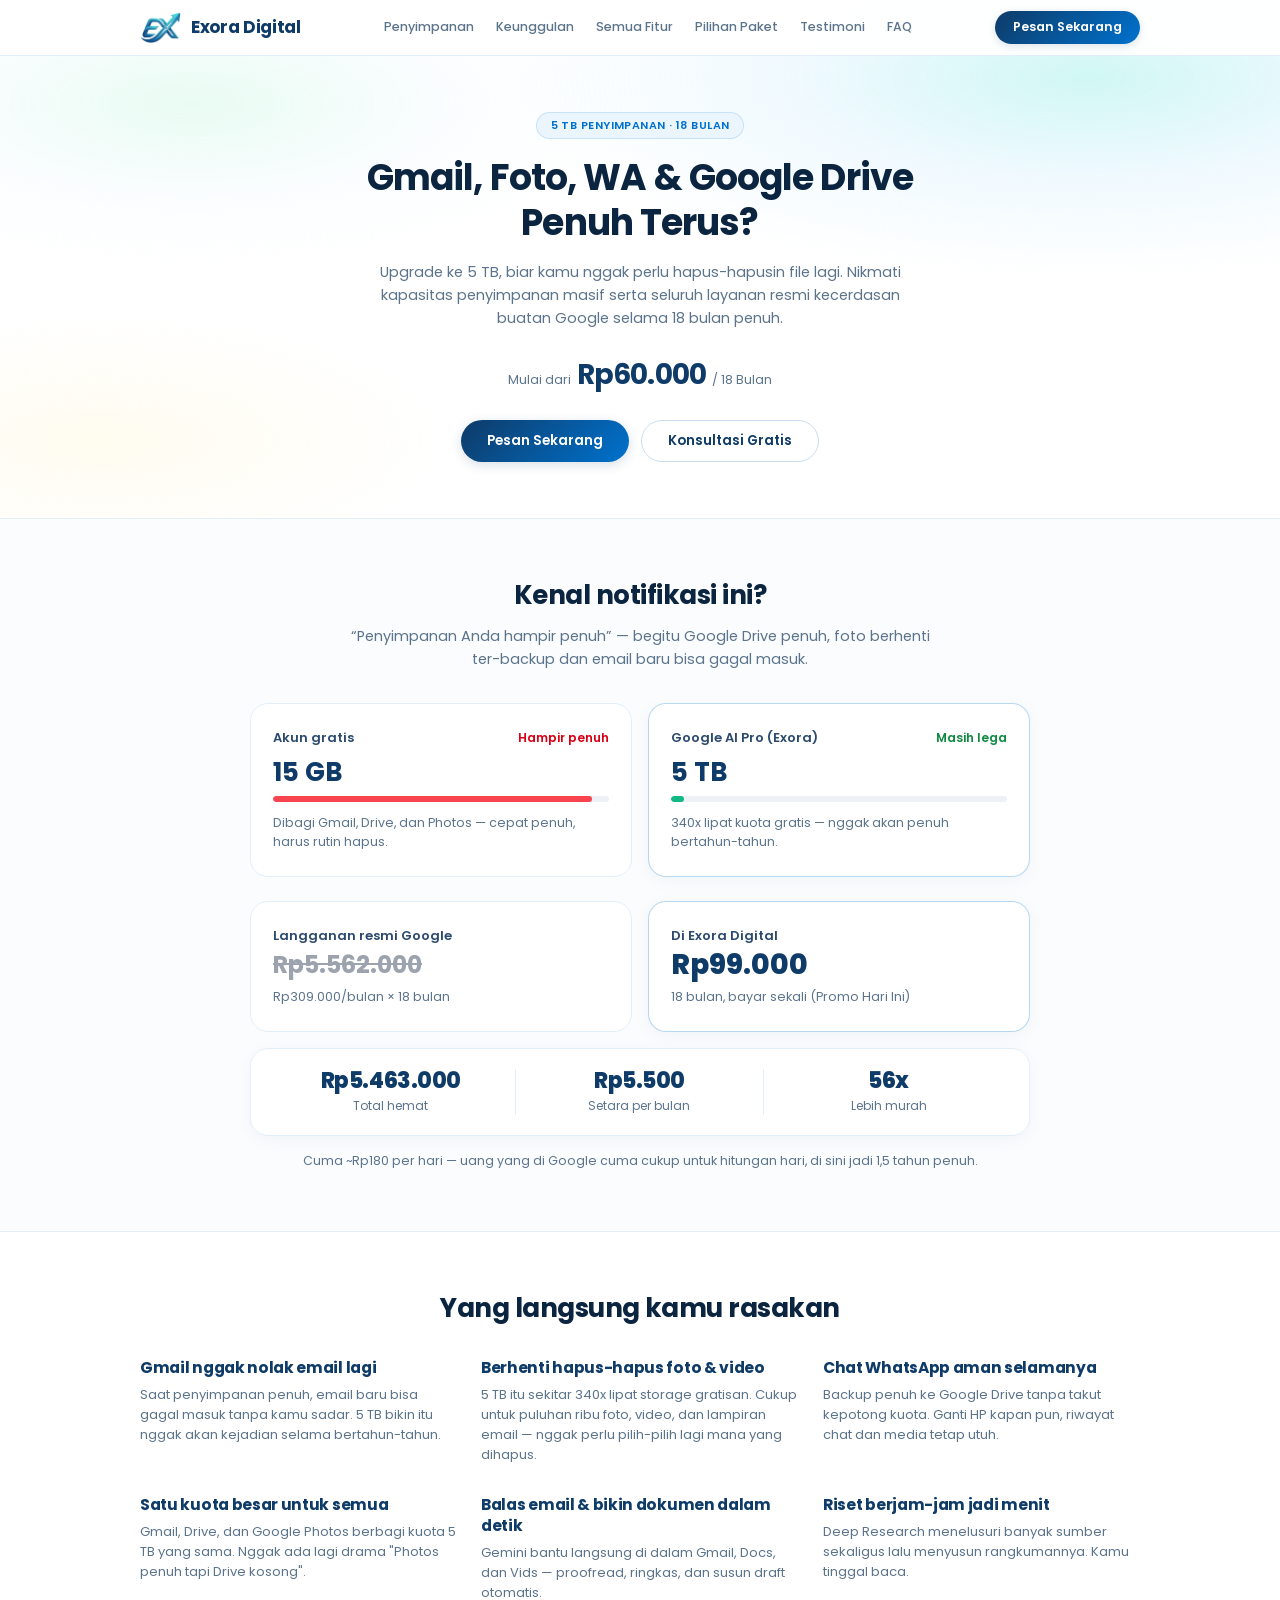
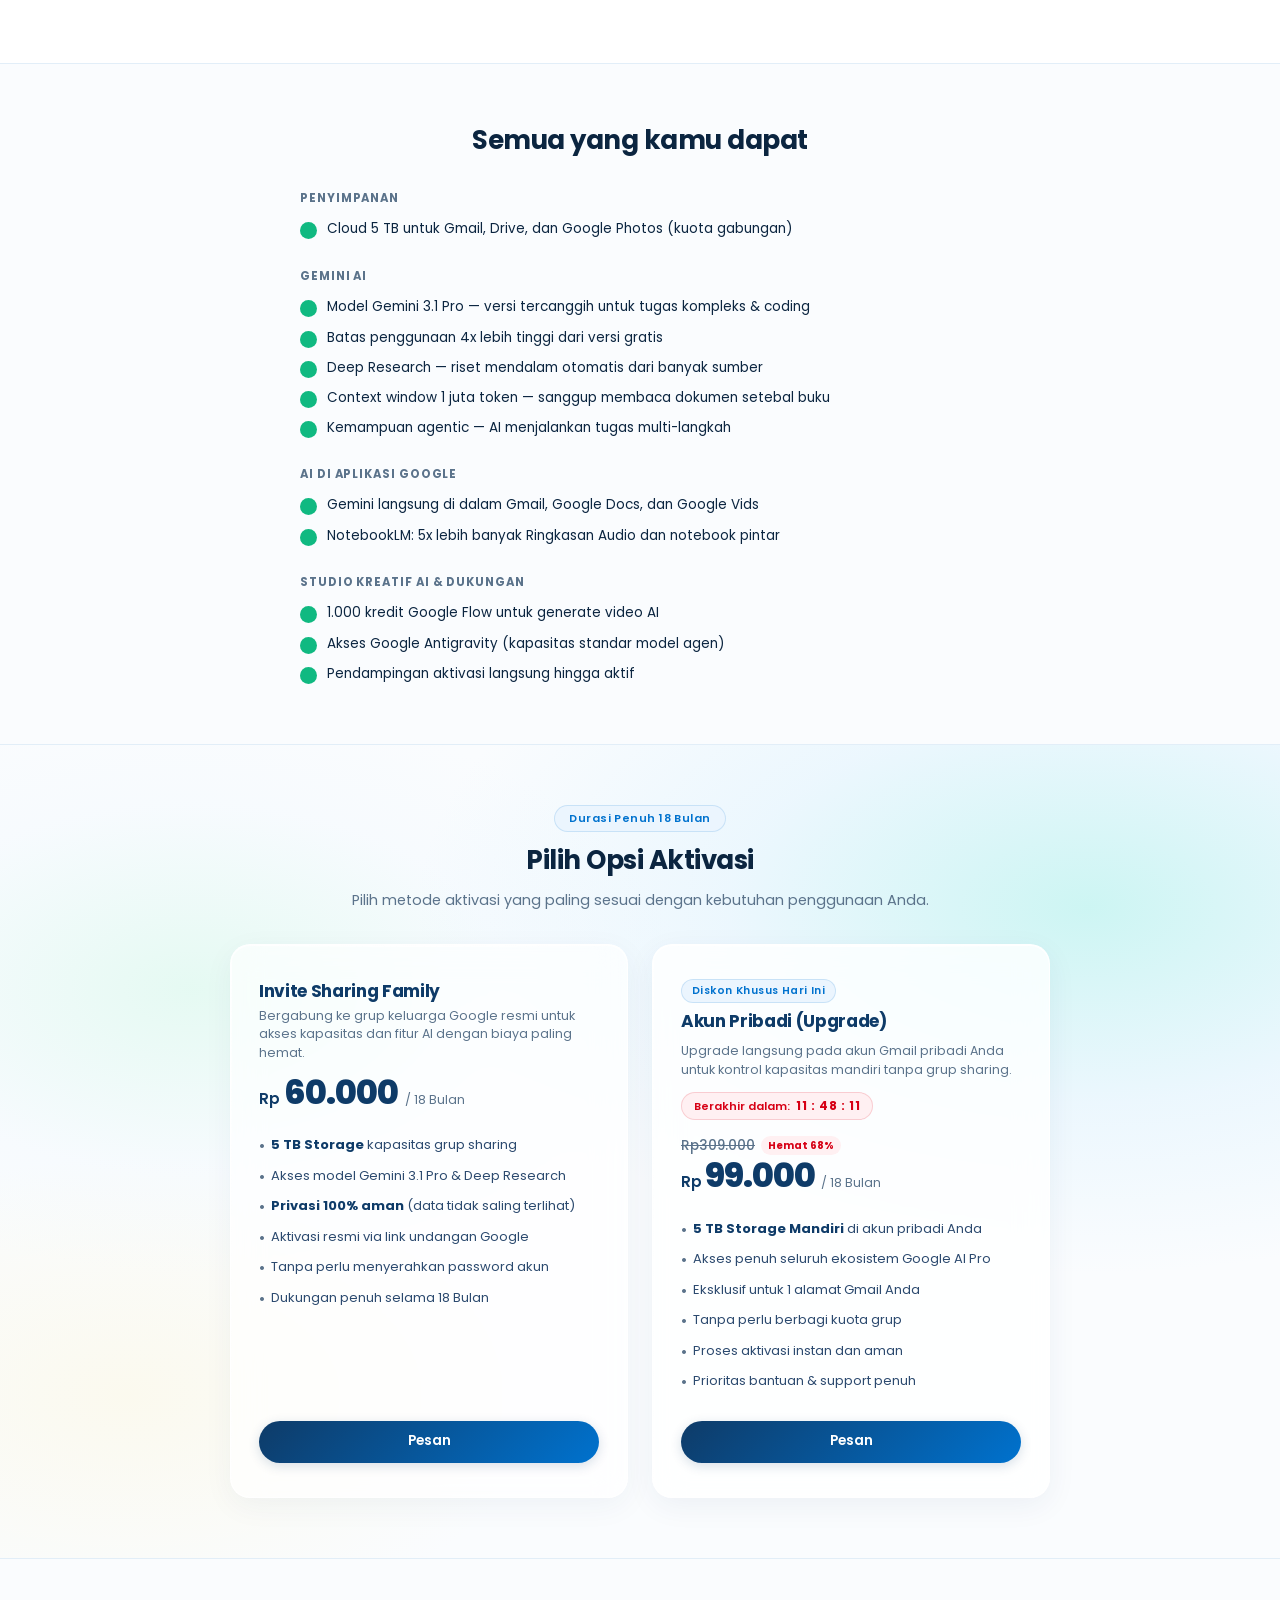
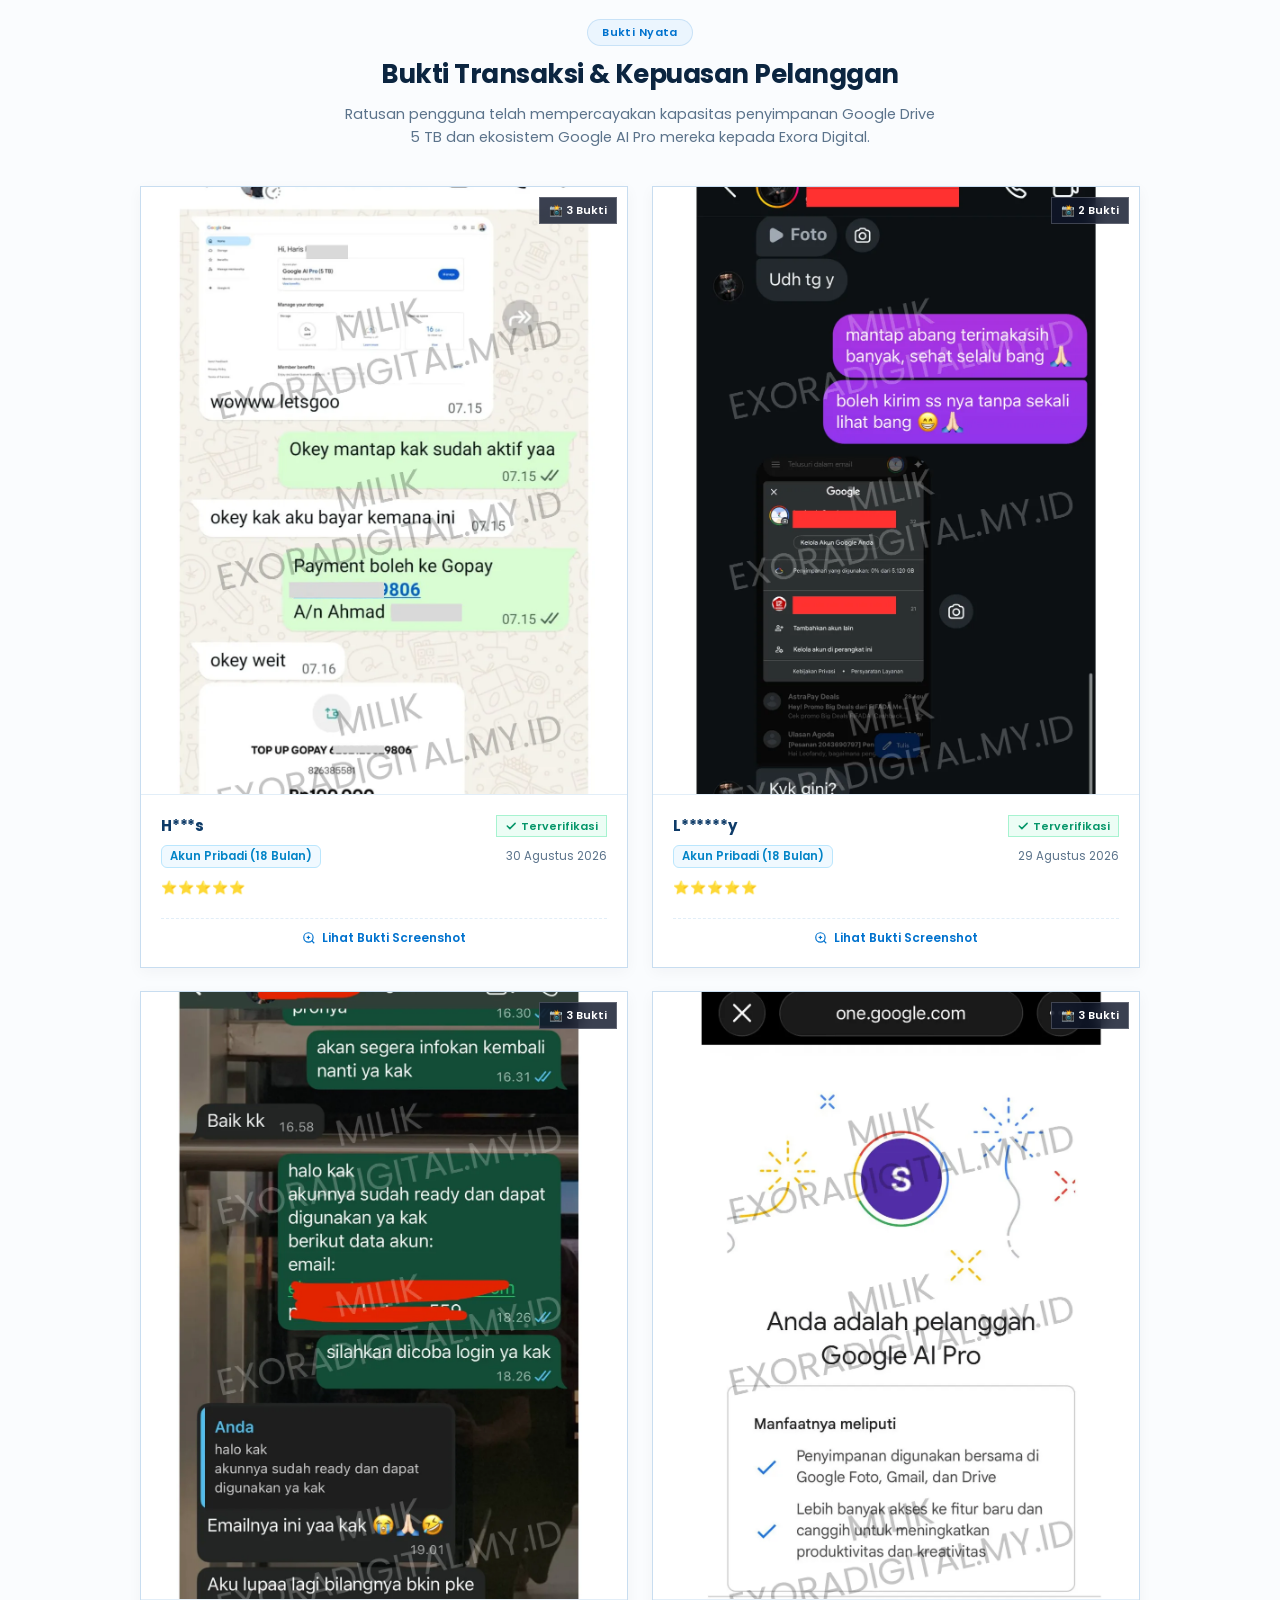
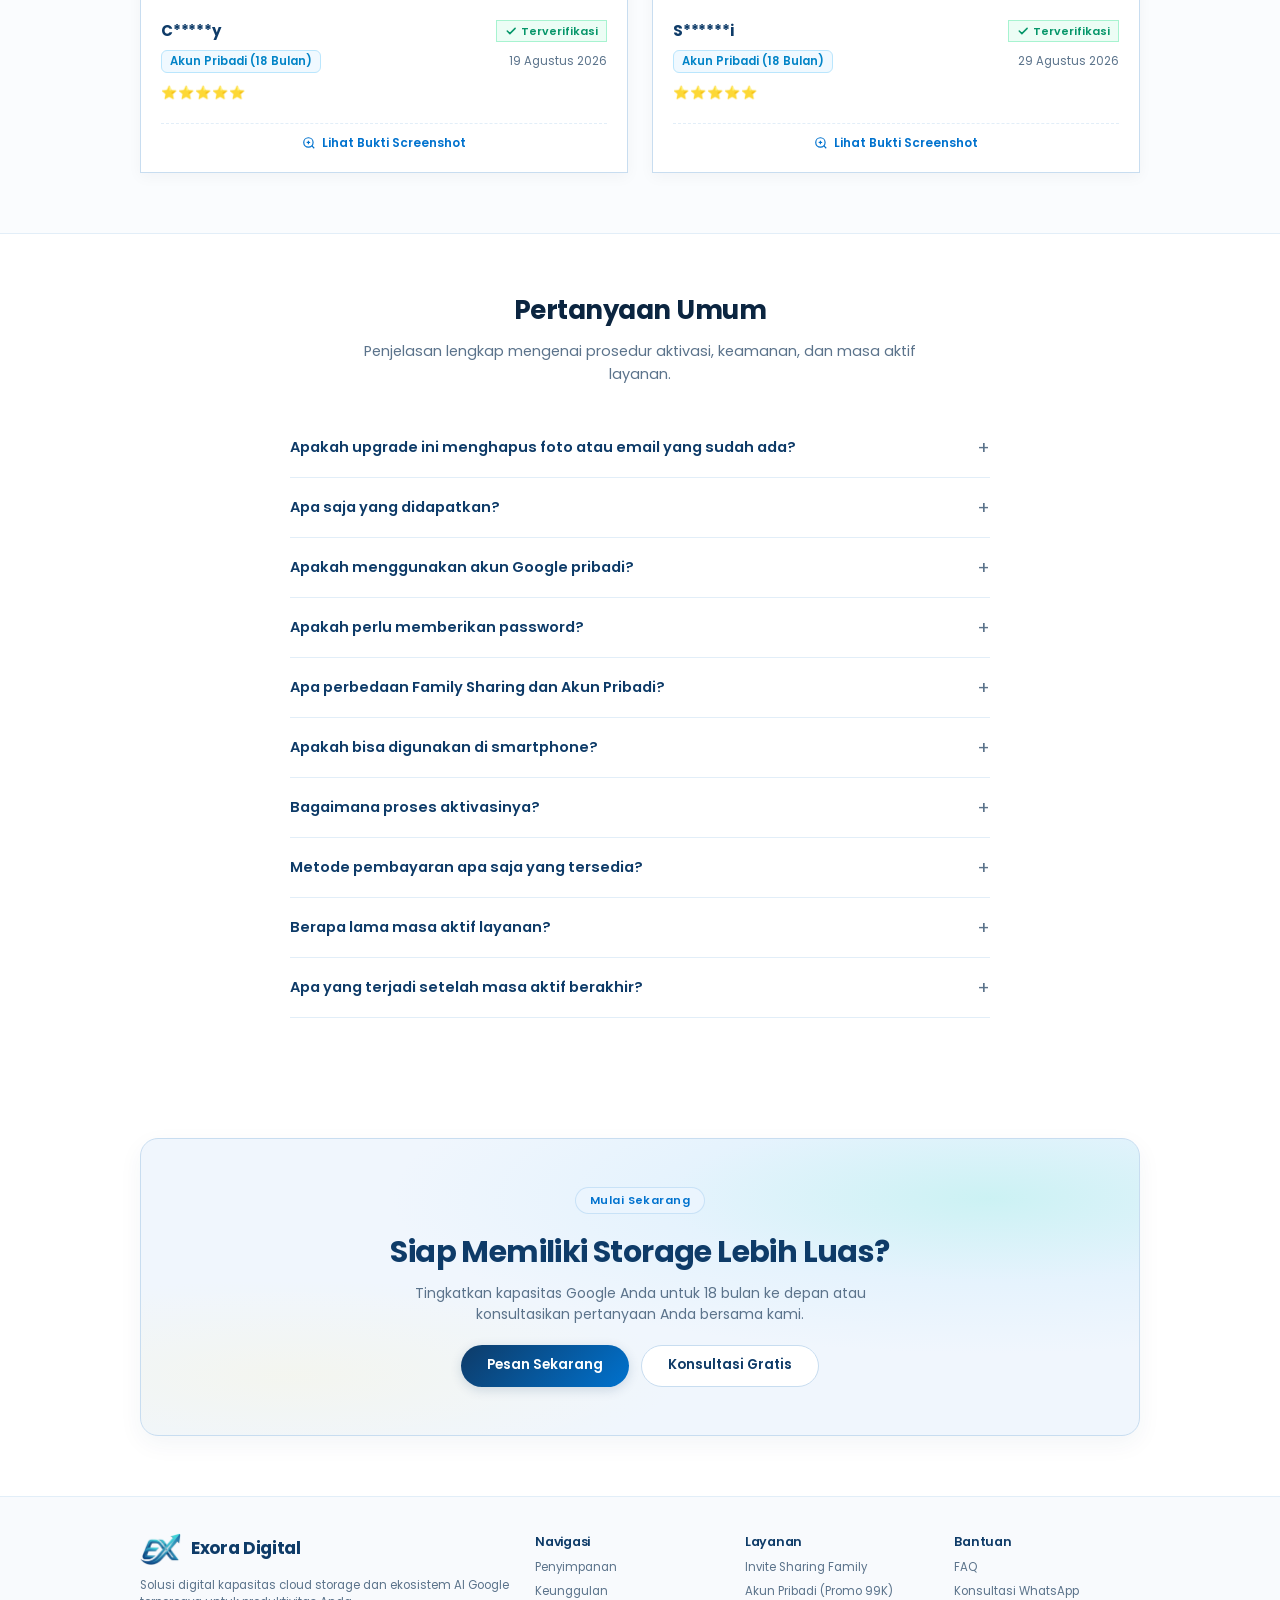
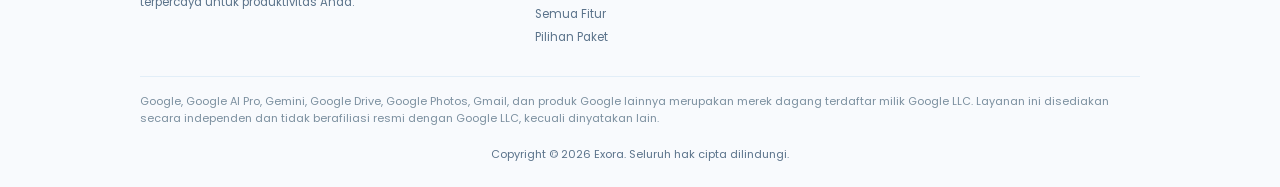
==== commit 9e2f05b3: "Implement max 4 testimonial limit with Load More button and bump to v2.5" ====
--- a/index.html
+++ b/index.html
@@ -72,7 +72,7 @@
     <link href="https://fonts.googleapis.com/css2?family=Poppins:wght@300;400;500;600;700;800&display=swap"
         rel="stylesheet">
 
-    <link rel="stylesheet" href="styles.css?v=2.4">
+    <link rel="stylesheet" href="styles.css?v=2.5">
 </head>
 
 <body>
@@ -700,6 +700,16 @@
                     </div>
                 </div>
             </div>
+
+            <!-- Tombol Lihat Testimoni Lainnya (Muncul jika testimoni > 4) -->
+            <div class="testi-load-more-wrap text-center" id="testi-load-more-wrap" style="display: none;">
+                <button type="button" class="btn btn-secondary" id="btn-load-more-testi">
+                    <span>Lihat Testimoni Lainnya</span>
+                    <svg width="16" height="16" viewBox="0 0 24 24" fill="none" stroke="currentColor" stroke-width="2" style="margin-left: 6px;">
+                        <polyline points="6 9 12 15 18 9"></polyline>
+                    </svg>
+                </button>
+            </div>
         </div>
     </section>
 
@@ -949,7 +959,7 @@
         </div>
     </div>
 
-    <script src="script.js?v=2.4"></script>
+    <script src="script.js?v=2.5"></script>
 </body>
 
 </html>
--- a/styles.css
+++ b/styles.css
@@ -1205,10 +1205,14 @@
     flex-direction: column;
 }
 
-.testimonial-card:hover {
-    transform: translateY(-4px);
-    box-shadow: 0 14px 28px rgba(15, 23, 42, 0.08);
-    border-color: rgba(56, 189, 248, 0.4);
+.testimonial-card.testi-card-hidden {
+    display: none !important;
+}
+
+.testi-load-more-wrap {
+    margin-top: 32px;
+    display: flex;
+    justify-content: center;
 }
 
 .testi-image-cover {
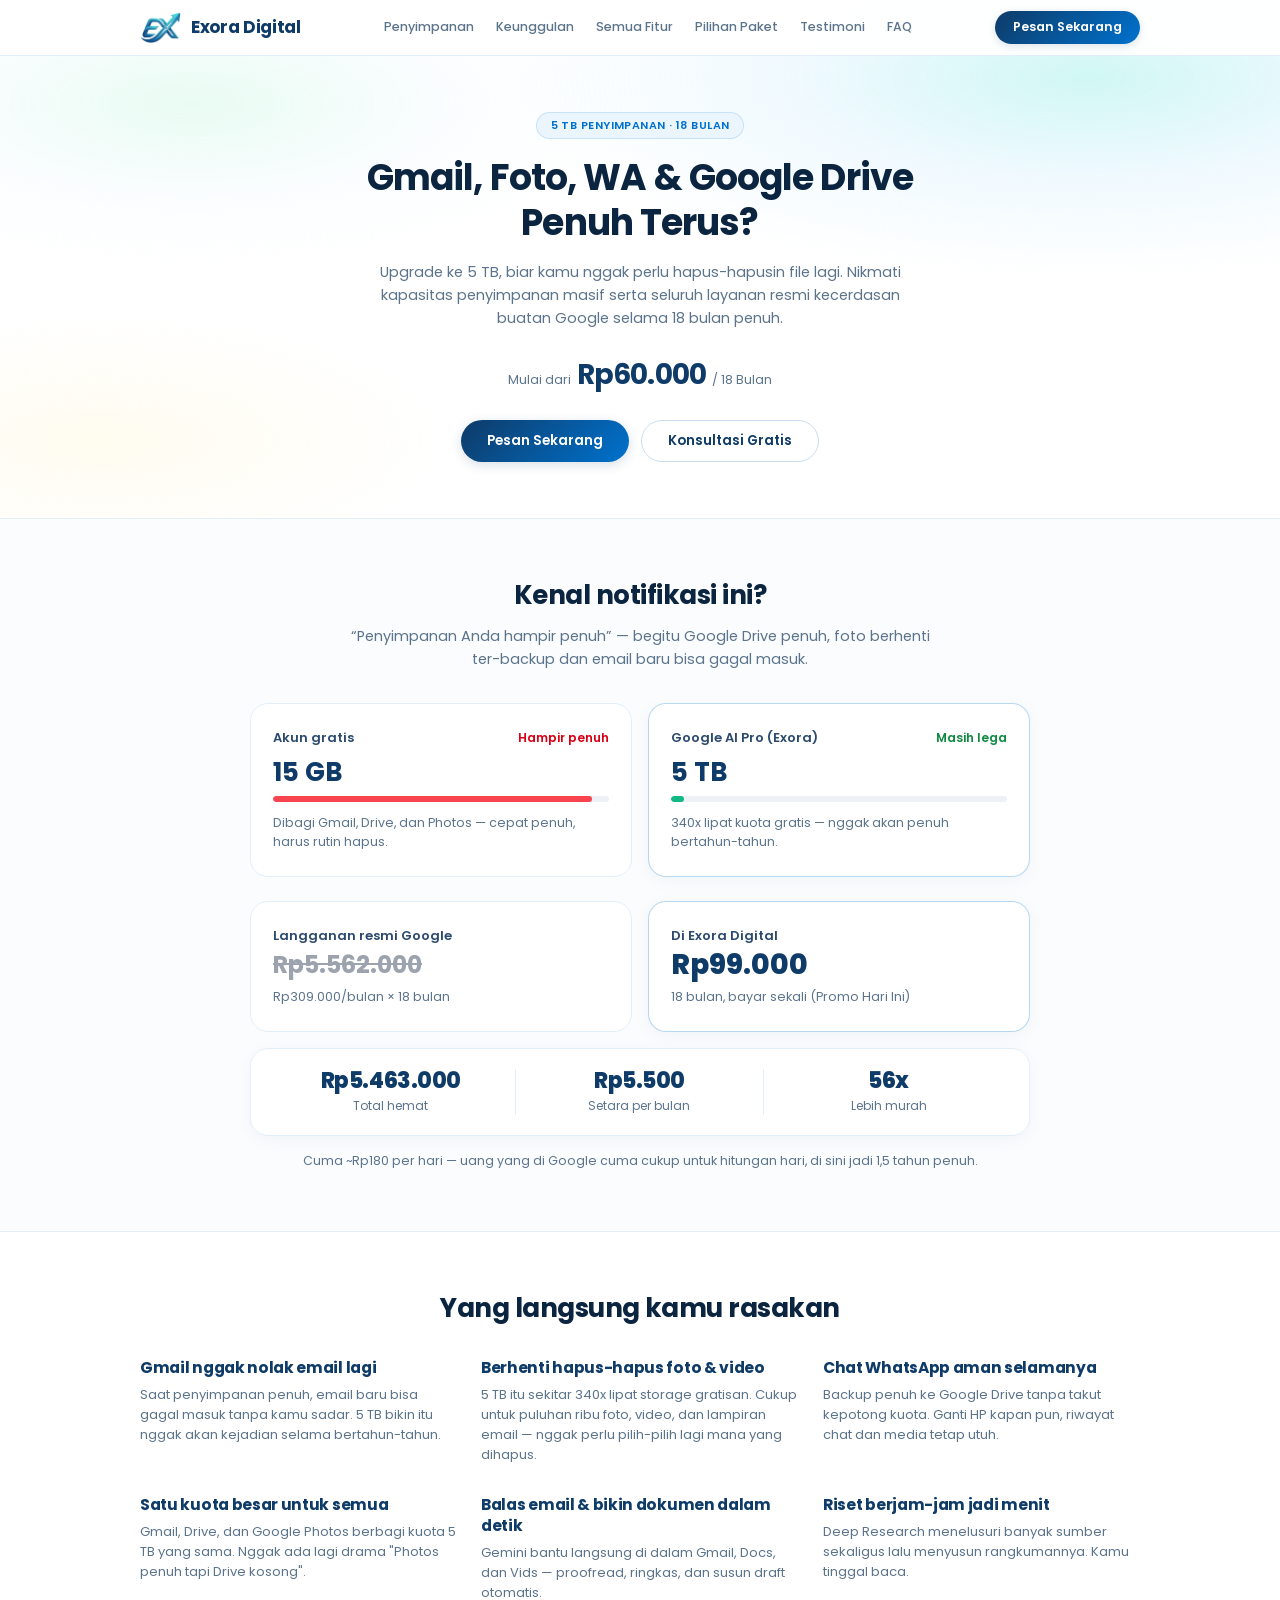
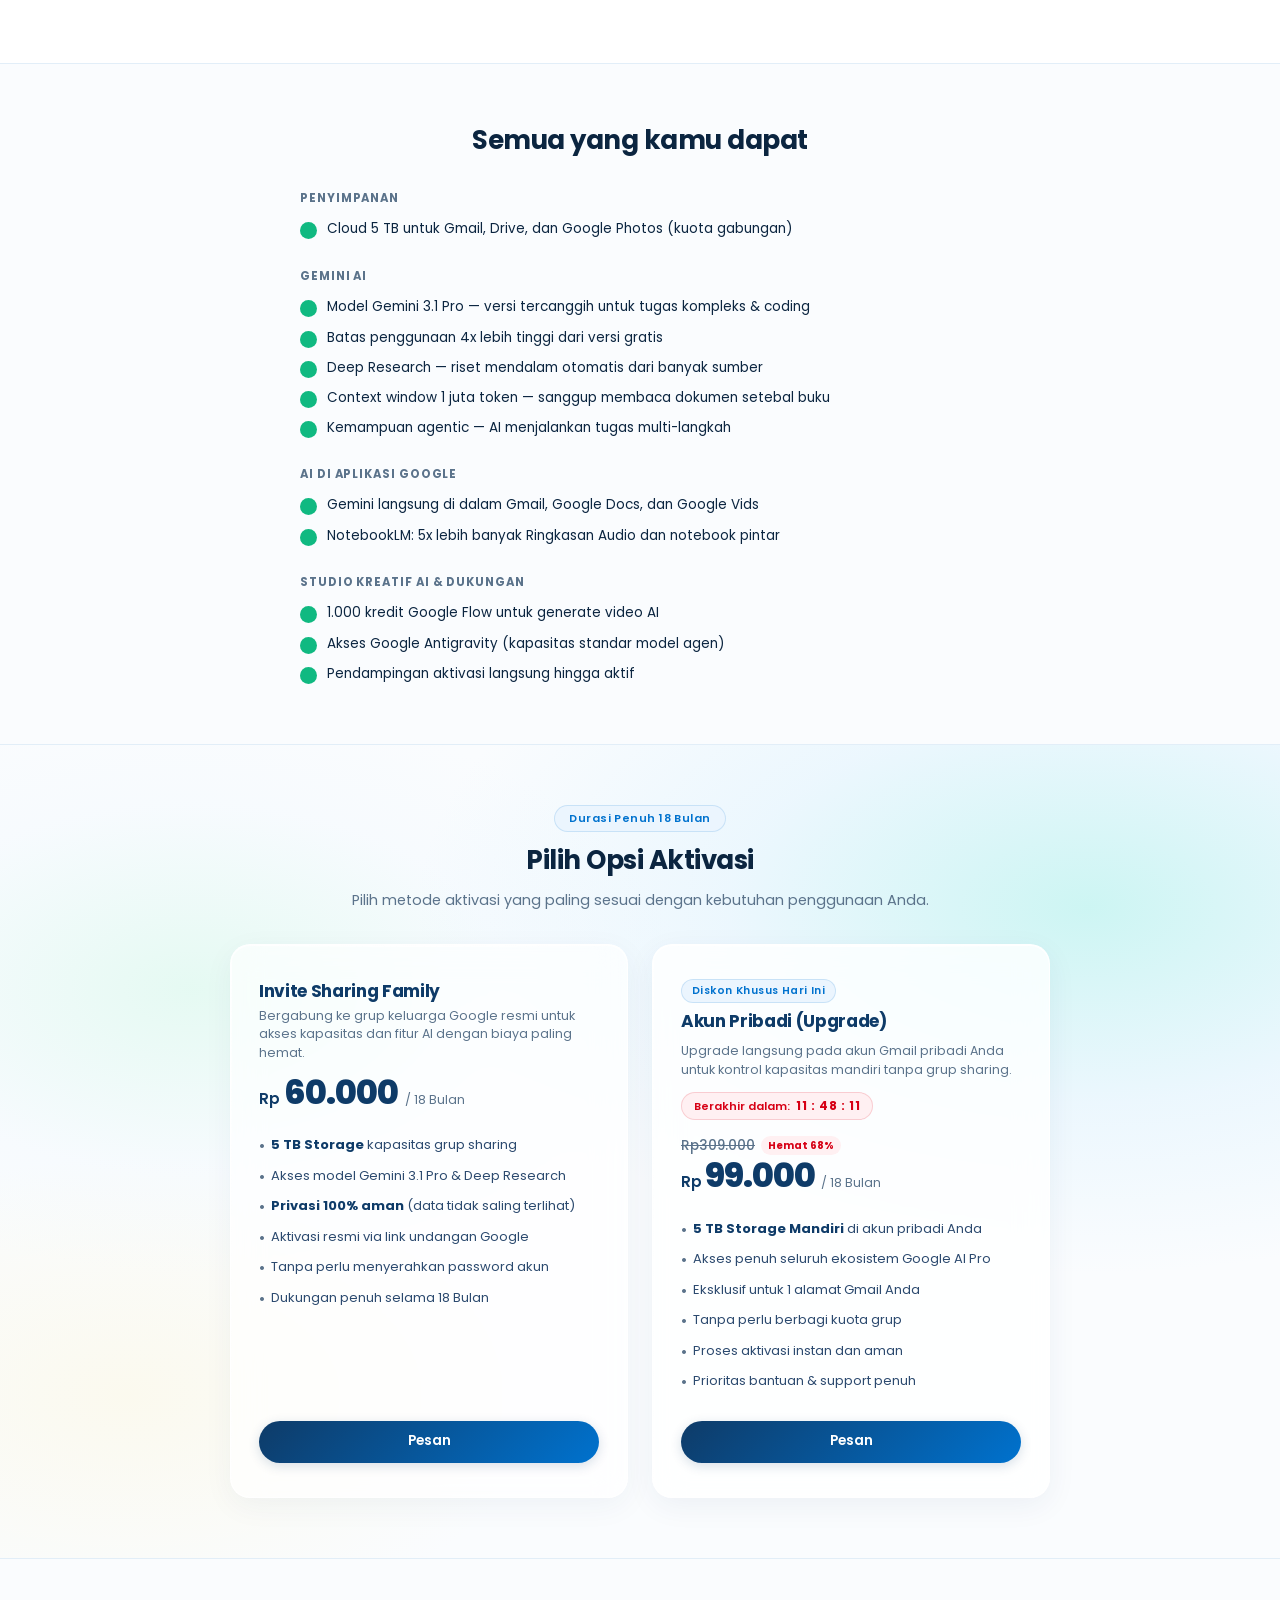
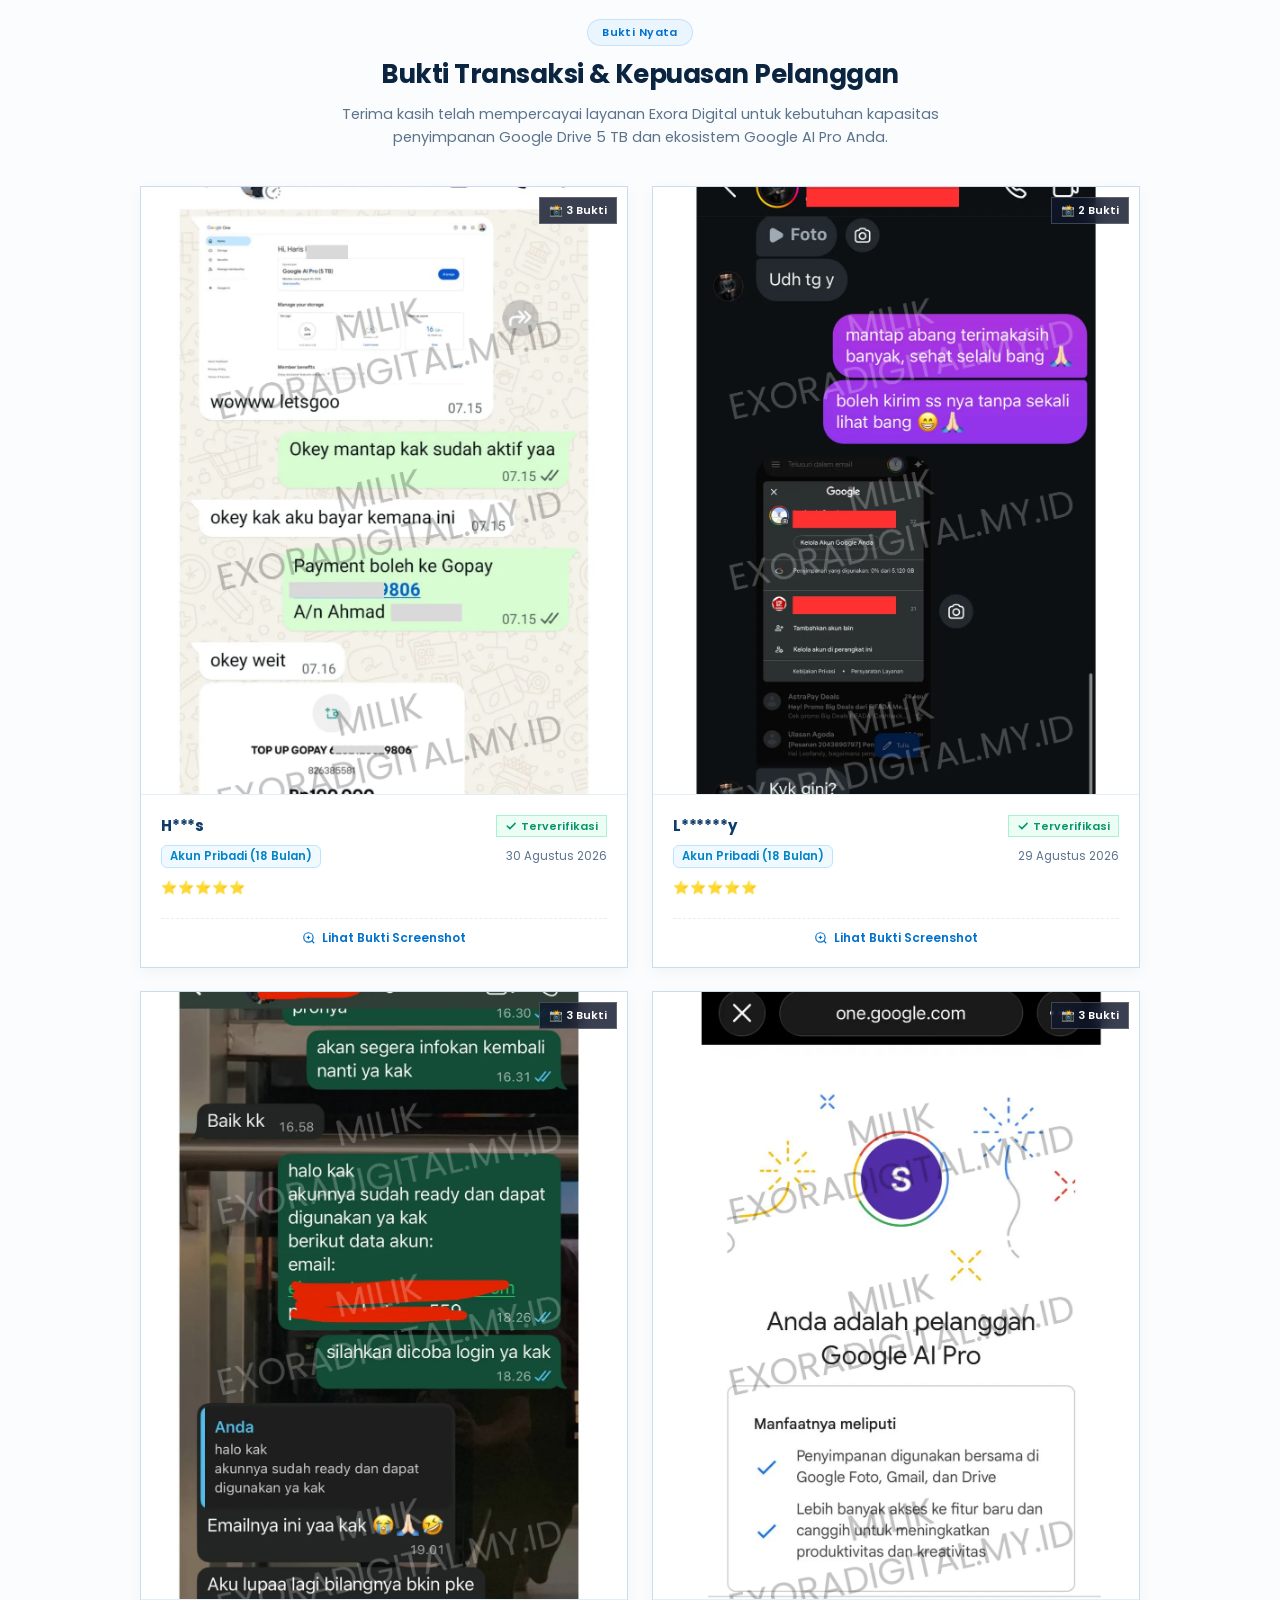
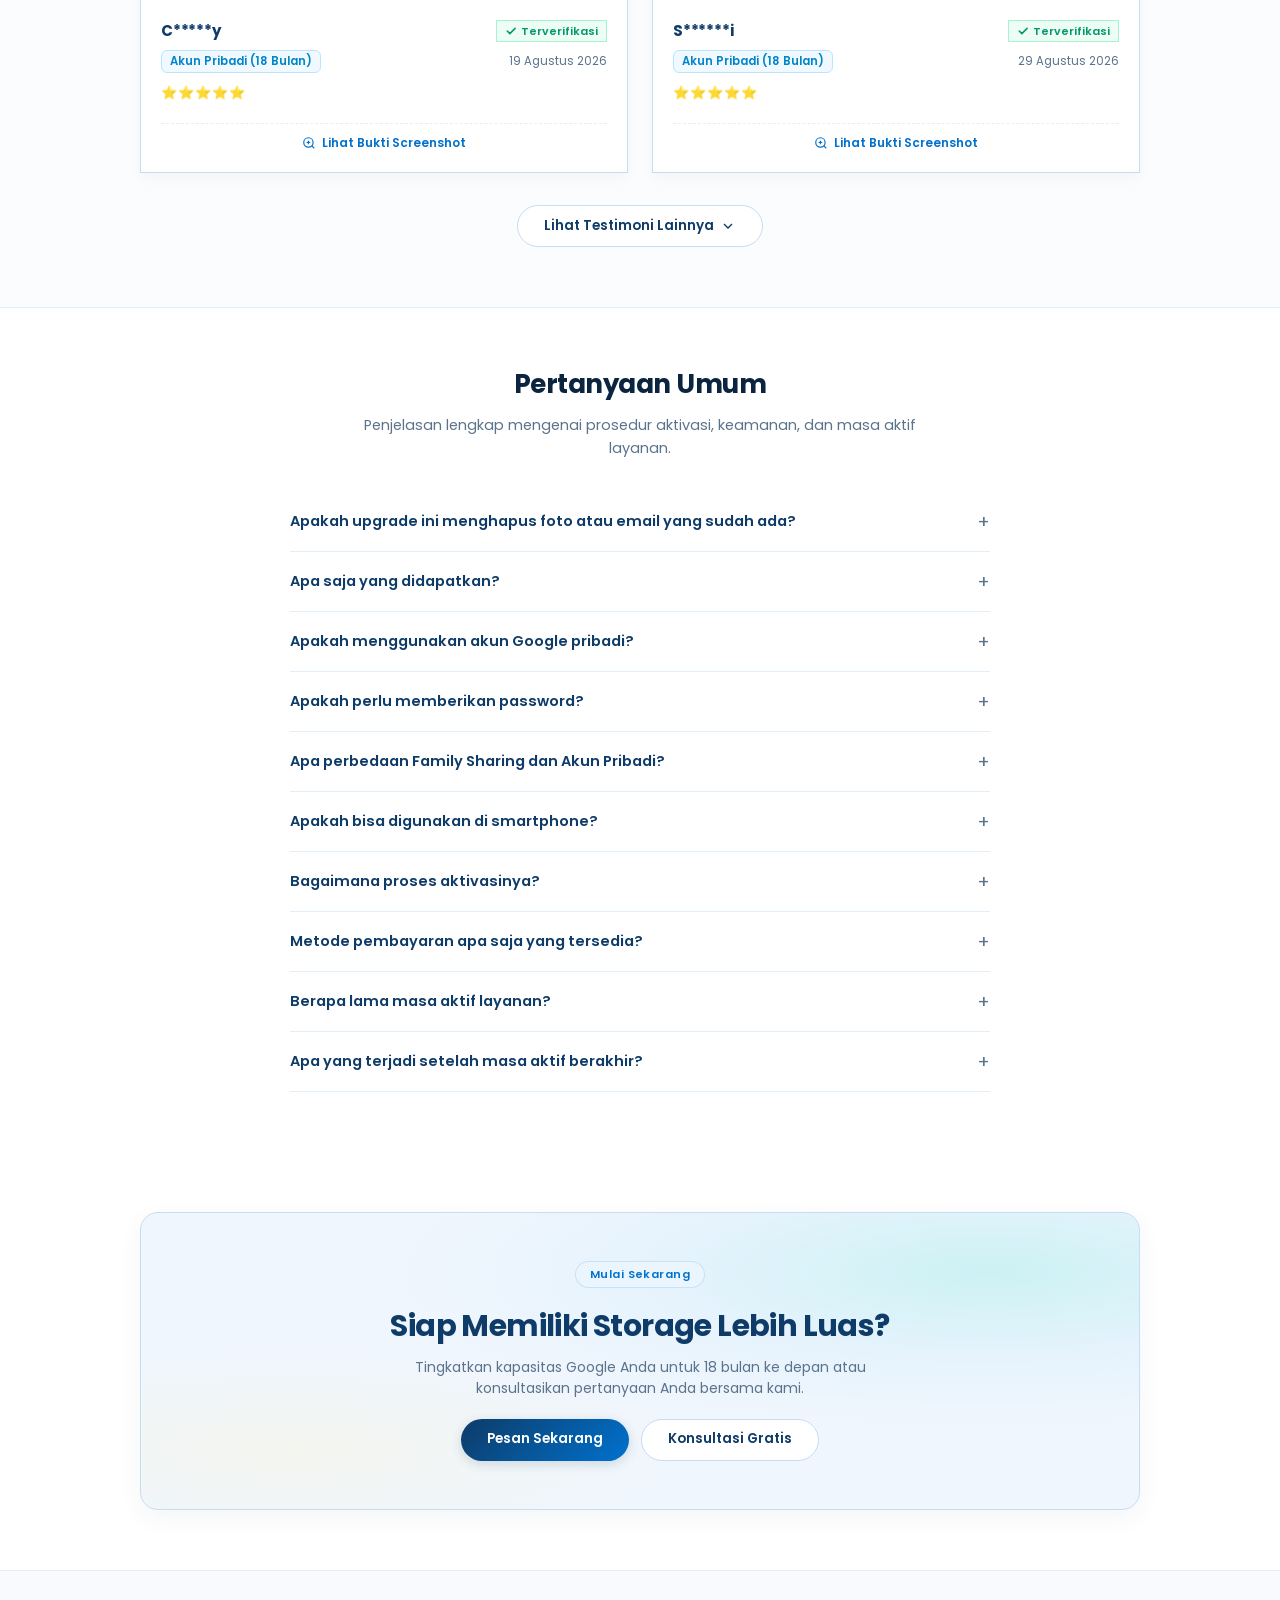
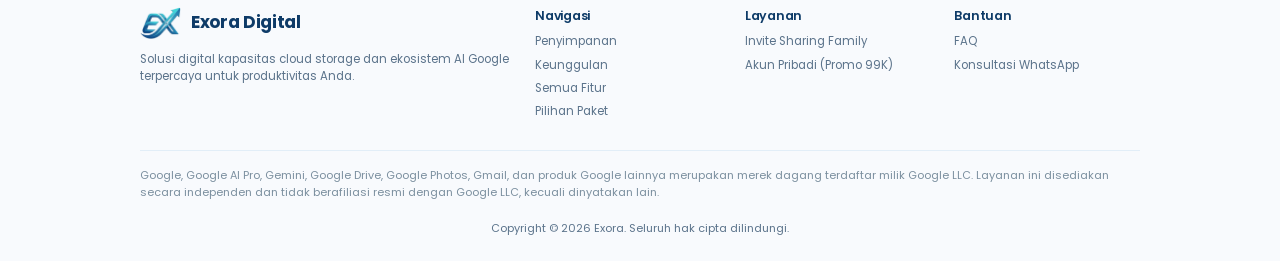
==== commit bd928b9b: "Update subheadline to neutral appreciation copy, make Load More button permanent, and bump to v2.6" ====
--- a/index.html
+++ b/index.html
@@ -72,7 +72,7 @@
     <link href="https://fonts.googleapis.com/css2?family=Poppins:wght@300;400;500;600;700;800&display=swap"
         rel="stylesheet">
 
-    <link rel="stylesheet" href="styles.css?v=2.5">
+    <link rel="stylesheet" href="styles.css?v=2.6">
 </head>
 
 <body>
@@ -562,7 +562,7 @@
                 <div class="badge-clean brand badge-shimmer" style="margin-bottom: 12px;">Bukti Nyata</div>
                 <h2 class="section-headline">Bukti Transaksi & Kepuasan Pelanggan</h2>
                 <p class="section-subheadline">
-                    Ratusan pengguna telah mempercayakan kapasitas penyimpanan Google Drive 5 TB dan ekosistem Google AI Pro mereka kepada Exora Digital.
+                    Terima kasih telah mempercayai layanan Exora Digital untuk kebutuhan kapasitas penyimpanan Google Drive 5 TB dan ekosistem Google AI Pro Anda.
                 </p>
             </div>
 
@@ -701,8 +701,8 @@
                 </div>
             </div>
 
-            <!-- Tombol Lihat Testimoni Lainnya (Muncul jika testimoni > 4) -->
-            <div class="testi-load-more-wrap text-center" id="testi-load-more-wrap" style="display: none;">
+            <!-- Tombol Lihat Testimoni Lainnya -->
+            <div class="testi-load-more-wrap text-center" id="testi-load-more-wrap">
                 <button type="button" class="btn btn-secondary" id="btn-load-more-testi">
                     <span>Lihat Testimoni Lainnya</span>
                     <svg width="16" height="16" viewBox="0 0 24 24" fill="none" stroke="currentColor" stroke-width="2" style="margin-left: 6px;">
@@ -959,7 +959,7 @@
         </div>
     </div>
 
-    <script src="script.js?v=2.5"></script>
+    <script src="script.js?v=2.6"></script>
 </body>
 
 </html>
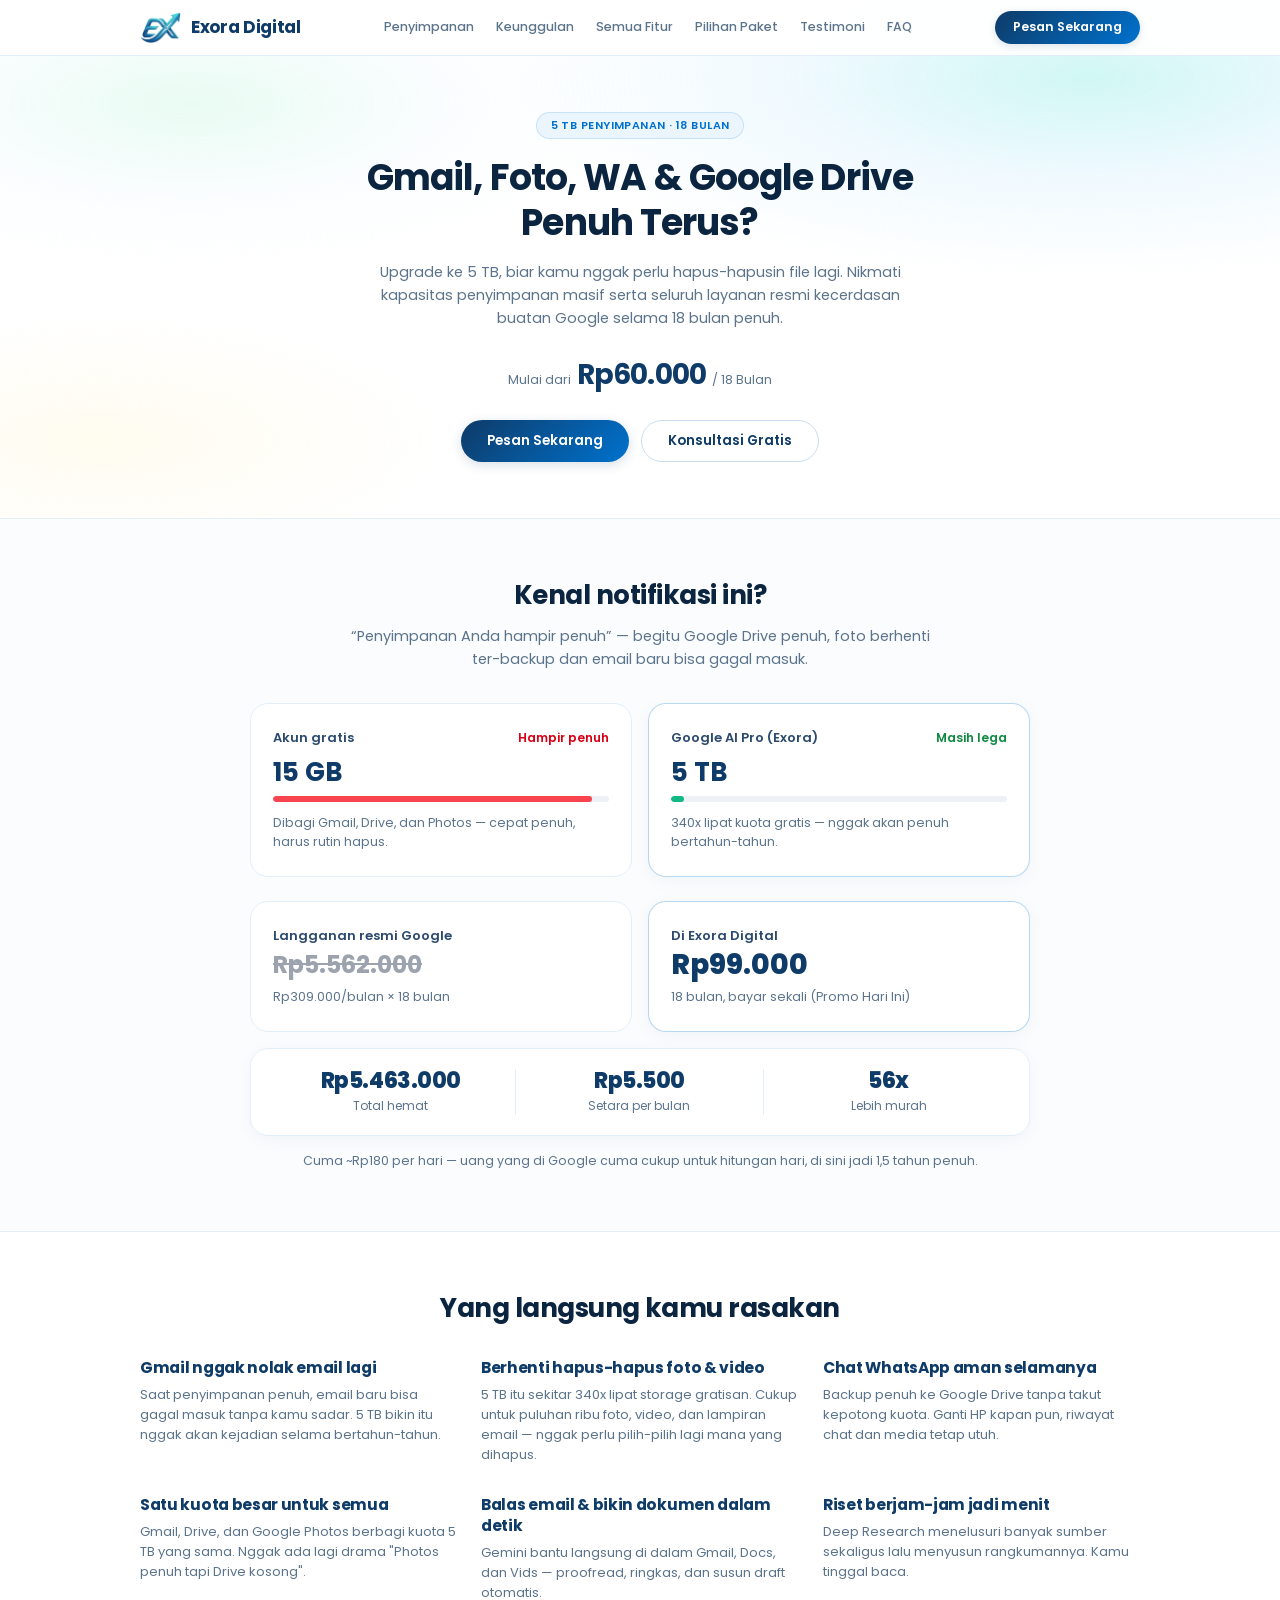
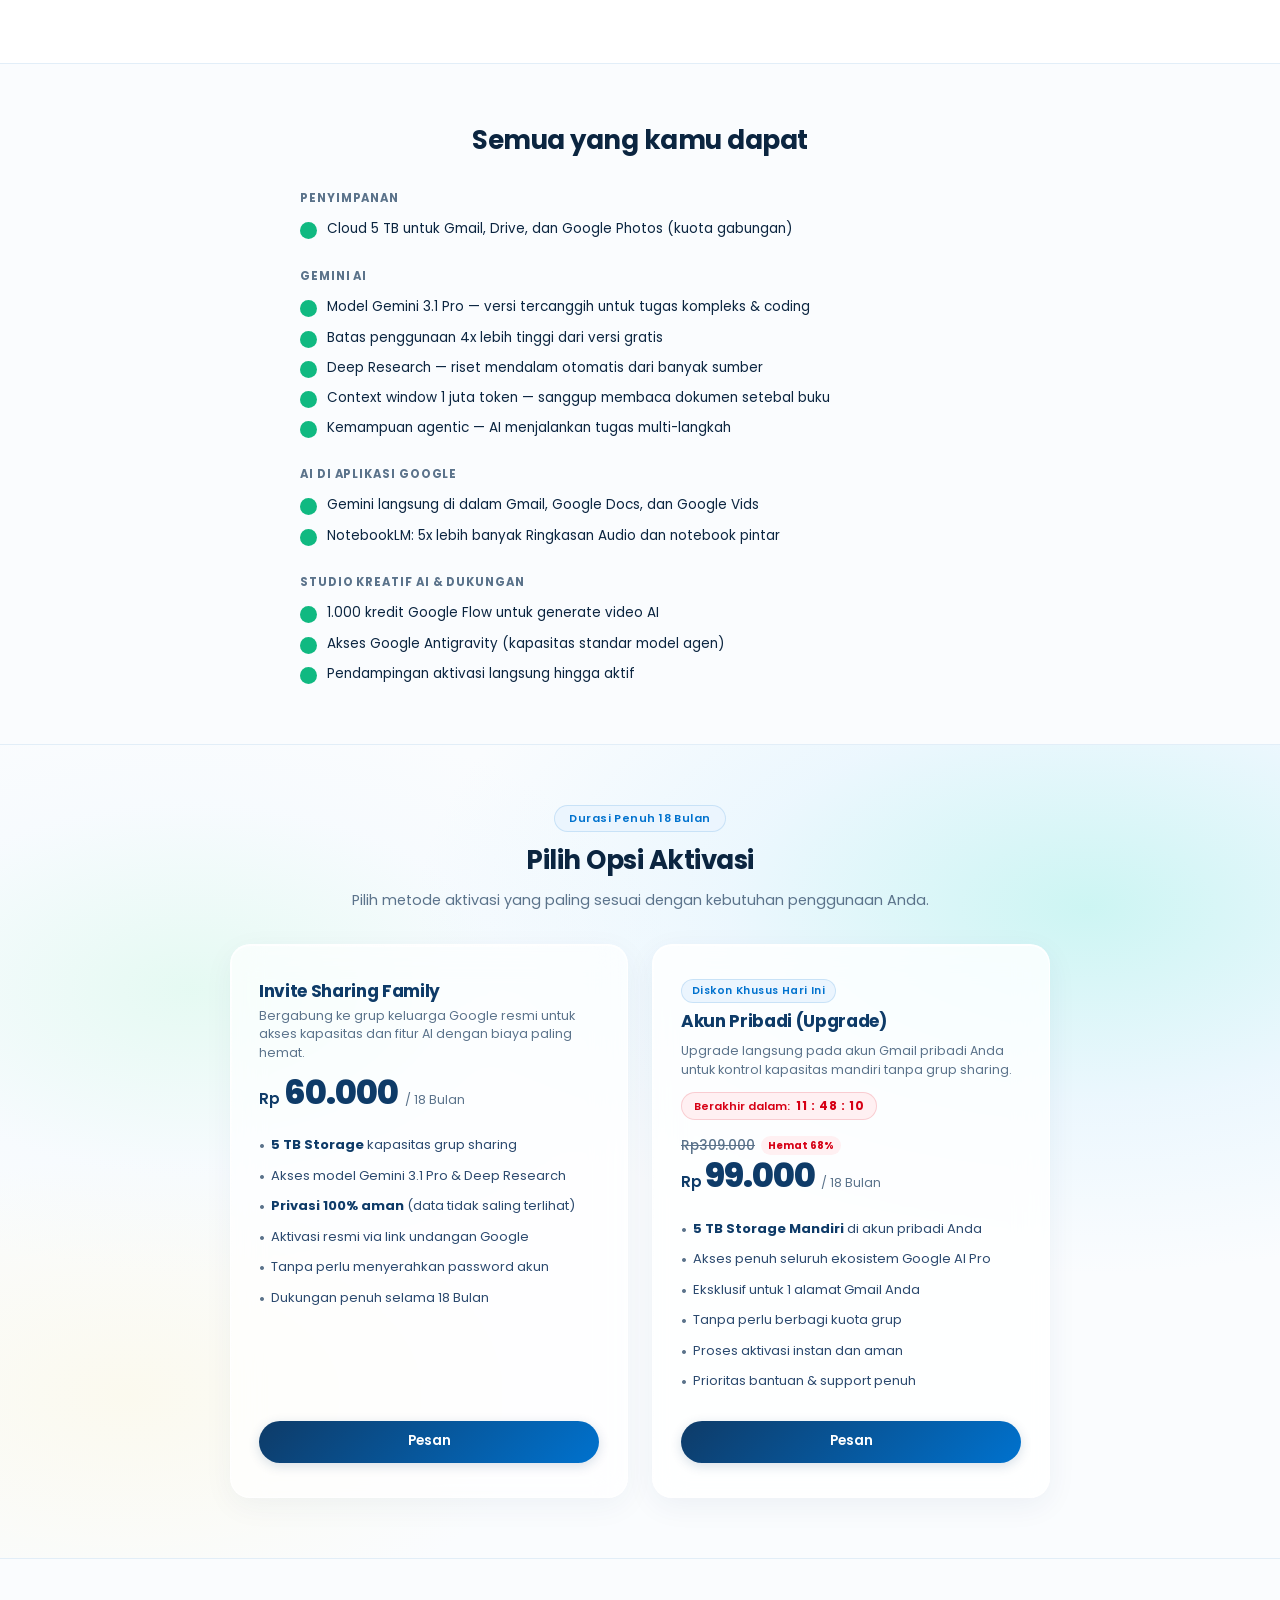
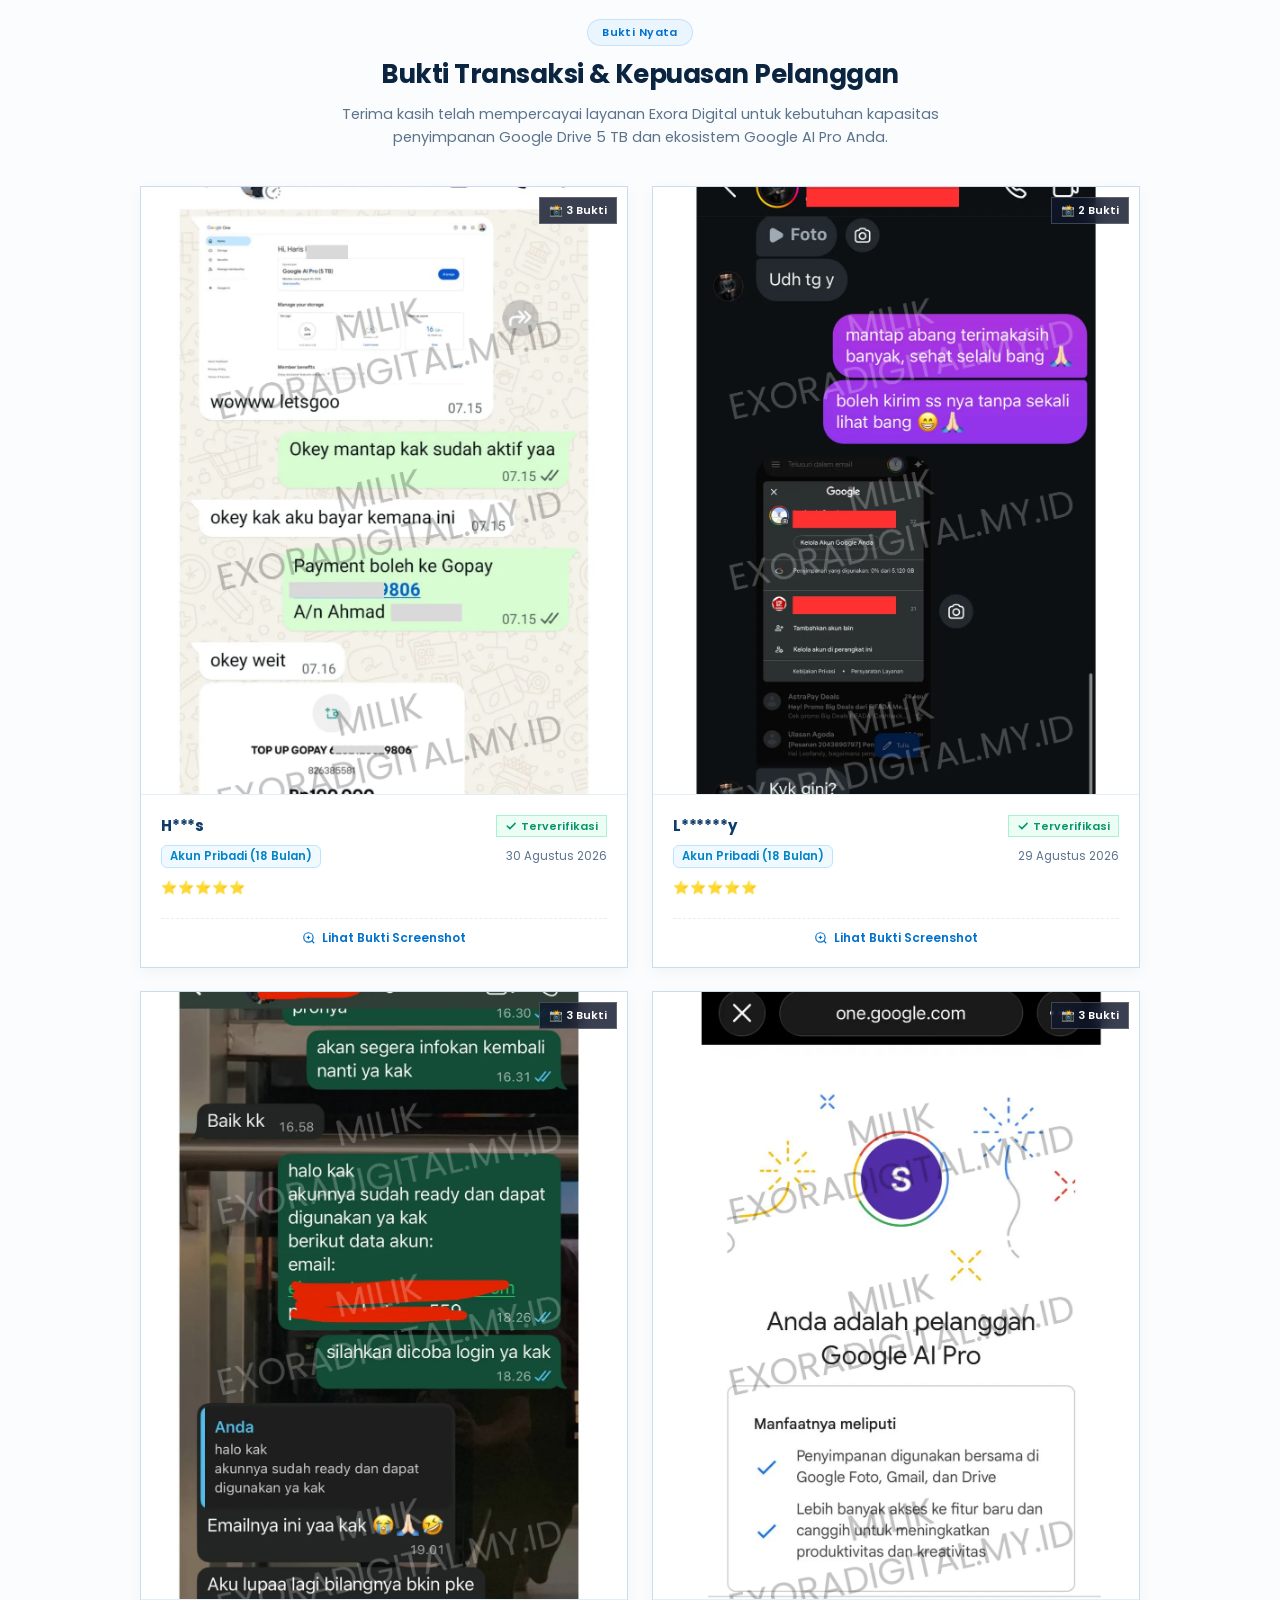
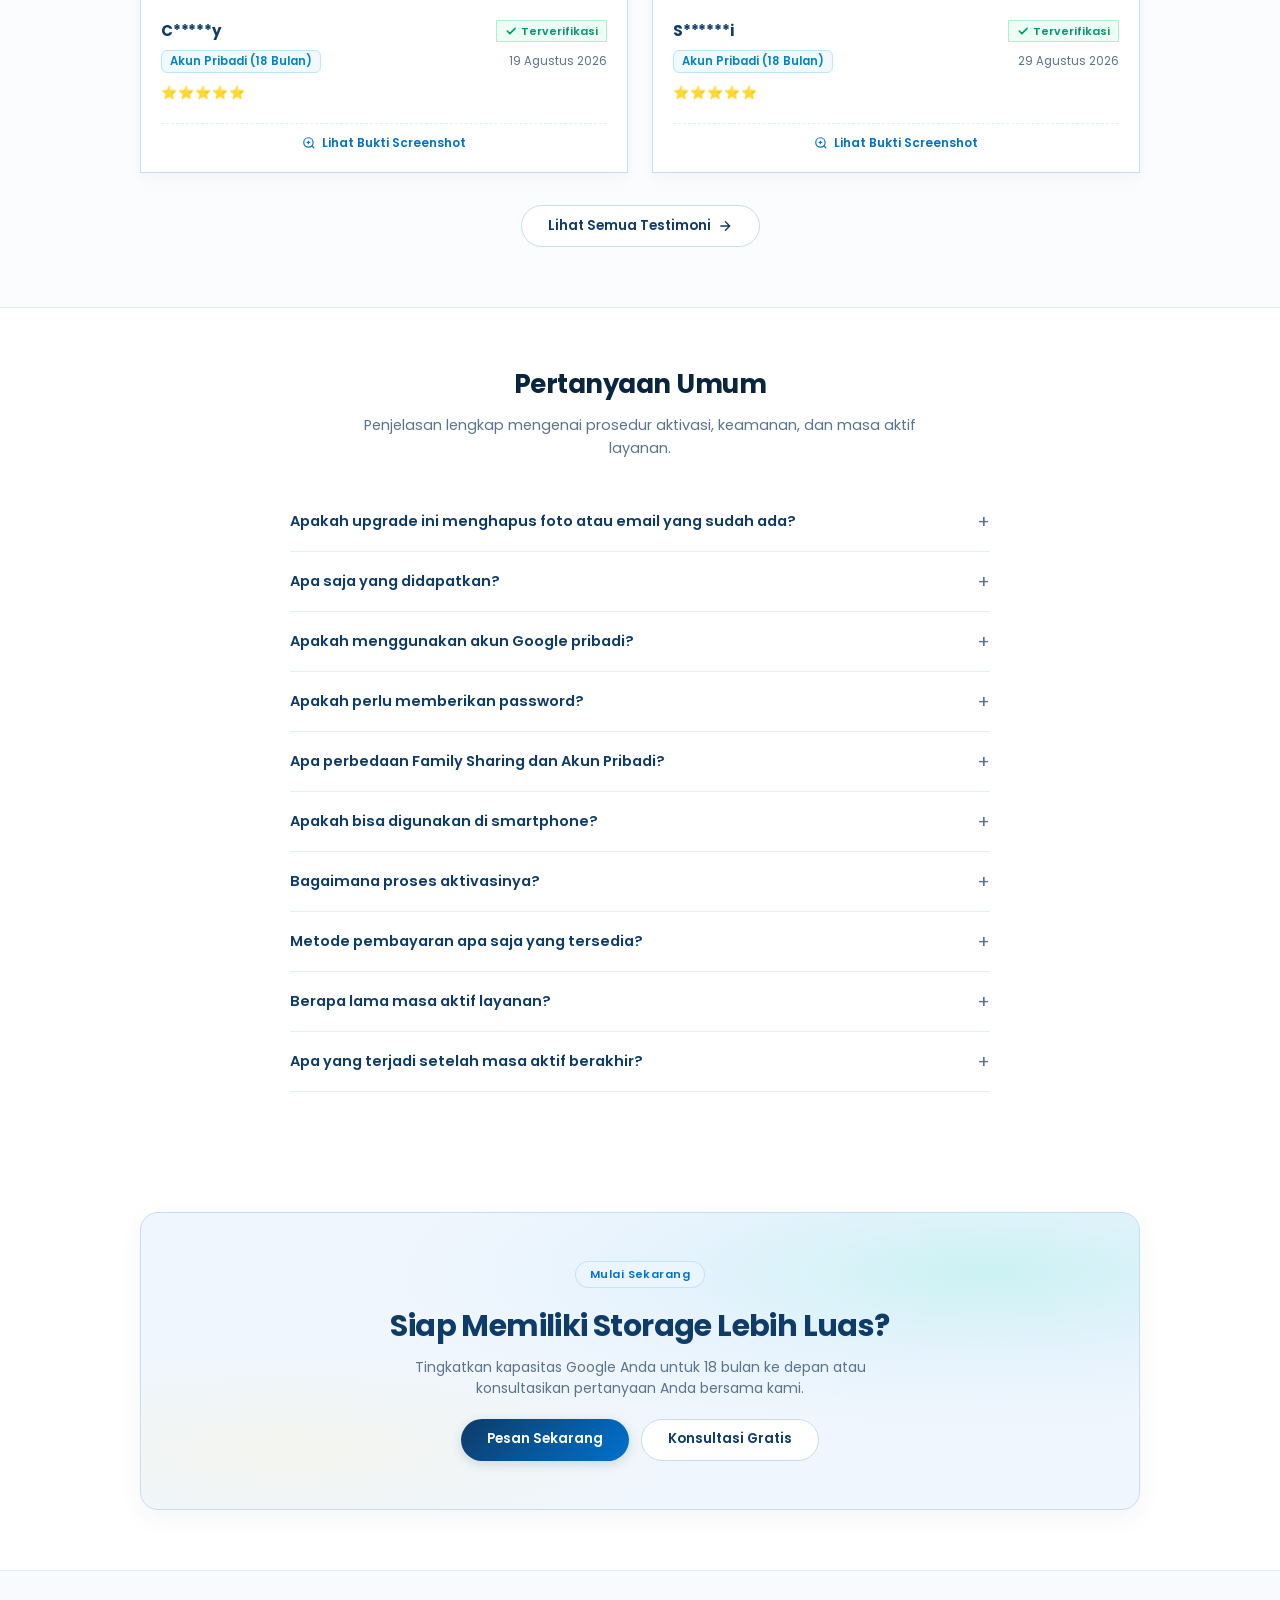
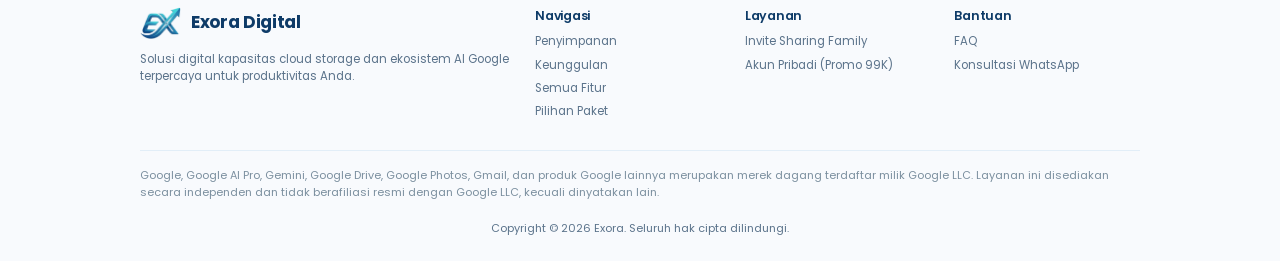
==== commit e7c7bdb0: "Create dedicated testimoni.html page and link from landing page button" ====
--- a/index.html
+++ b/index.html
@@ -72,7 +72,7 @@
     <link href="https://fonts.googleapis.com/css2?family=Poppins:wght@300;400;500;600;700;800&display=swap"
         rel="stylesheet">
 
-    <link rel="stylesheet" href="styles.css?v=2.6">
+    <link rel="stylesheet" href="styles.css?v=2.7">
 </head>
 
 <body>
@@ -701,14 +701,14 @@
                 </div>
             </div>
 
-            <!-- Tombol Lihat Testimoni Lainnya -->
+            <!-- Tombol Lihat Semua Testimoni (Mengarahkan ke Halaman Khusus testimoni.html) -->
             <div class="testi-load-more-wrap text-center" id="testi-load-more-wrap">
-                <button type="button" class="btn btn-secondary" id="btn-load-more-testi">
-                    <span>Lihat Testimoni Lainnya</span>
+                <a href="testimoni.html" class="btn btn-secondary" id="btn-load-more-testi">
+                    <span>Lihat Semua Testimoni</span>
                     <svg width="16" height="16" viewBox="0 0 24 24" fill="none" stroke="currentColor" stroke-width="2" style="margin-left: 6px;">
-                        <polyline points="6 9 12 15 18 9"></polyline>
+                        <path d="M5 12h14M12 5l7 7-7 7"/>
                     </svg>
-                </button>
+                </a>
             </div>
         </div>
     </section>
@@ -959,7 +959,7 @@
         </div>
     </div>
 
-    <script src="script.js?v=2.6"></script>
+    <script src="script.js?v=2.7"></script>
 </body>
 
 </html>
--- a/styles.css
+++ b/styles.css
@@ -1205,6 +1205,26 @@
     flex-direction: column;
 }
 
+.btn-back-home {
+    display: inline-flex;
+    align-items: center;
+    background: rgba(56, 189, 248, 0.1);
+    color: var(--color-primary);
+    border: 1px solid rgba(56, 189, 248, 0.3);
+    padding: 7px 16px;
+    border-radius: var(--radius-full);
+    font-size: 13px;
+    font-weight: 600;
+    text-decoration: none;
+    transition: all 0.2s var(--ease-smooth-out);
+}
+
+.btn-back-home:hover {
+    background: var(--color-primary);
+    color: #FFFFFF;
+    border-color: var(--color-primary);
+}
+
 .testimonial-card.testi-card-hidden {
     display: none !important;
 }
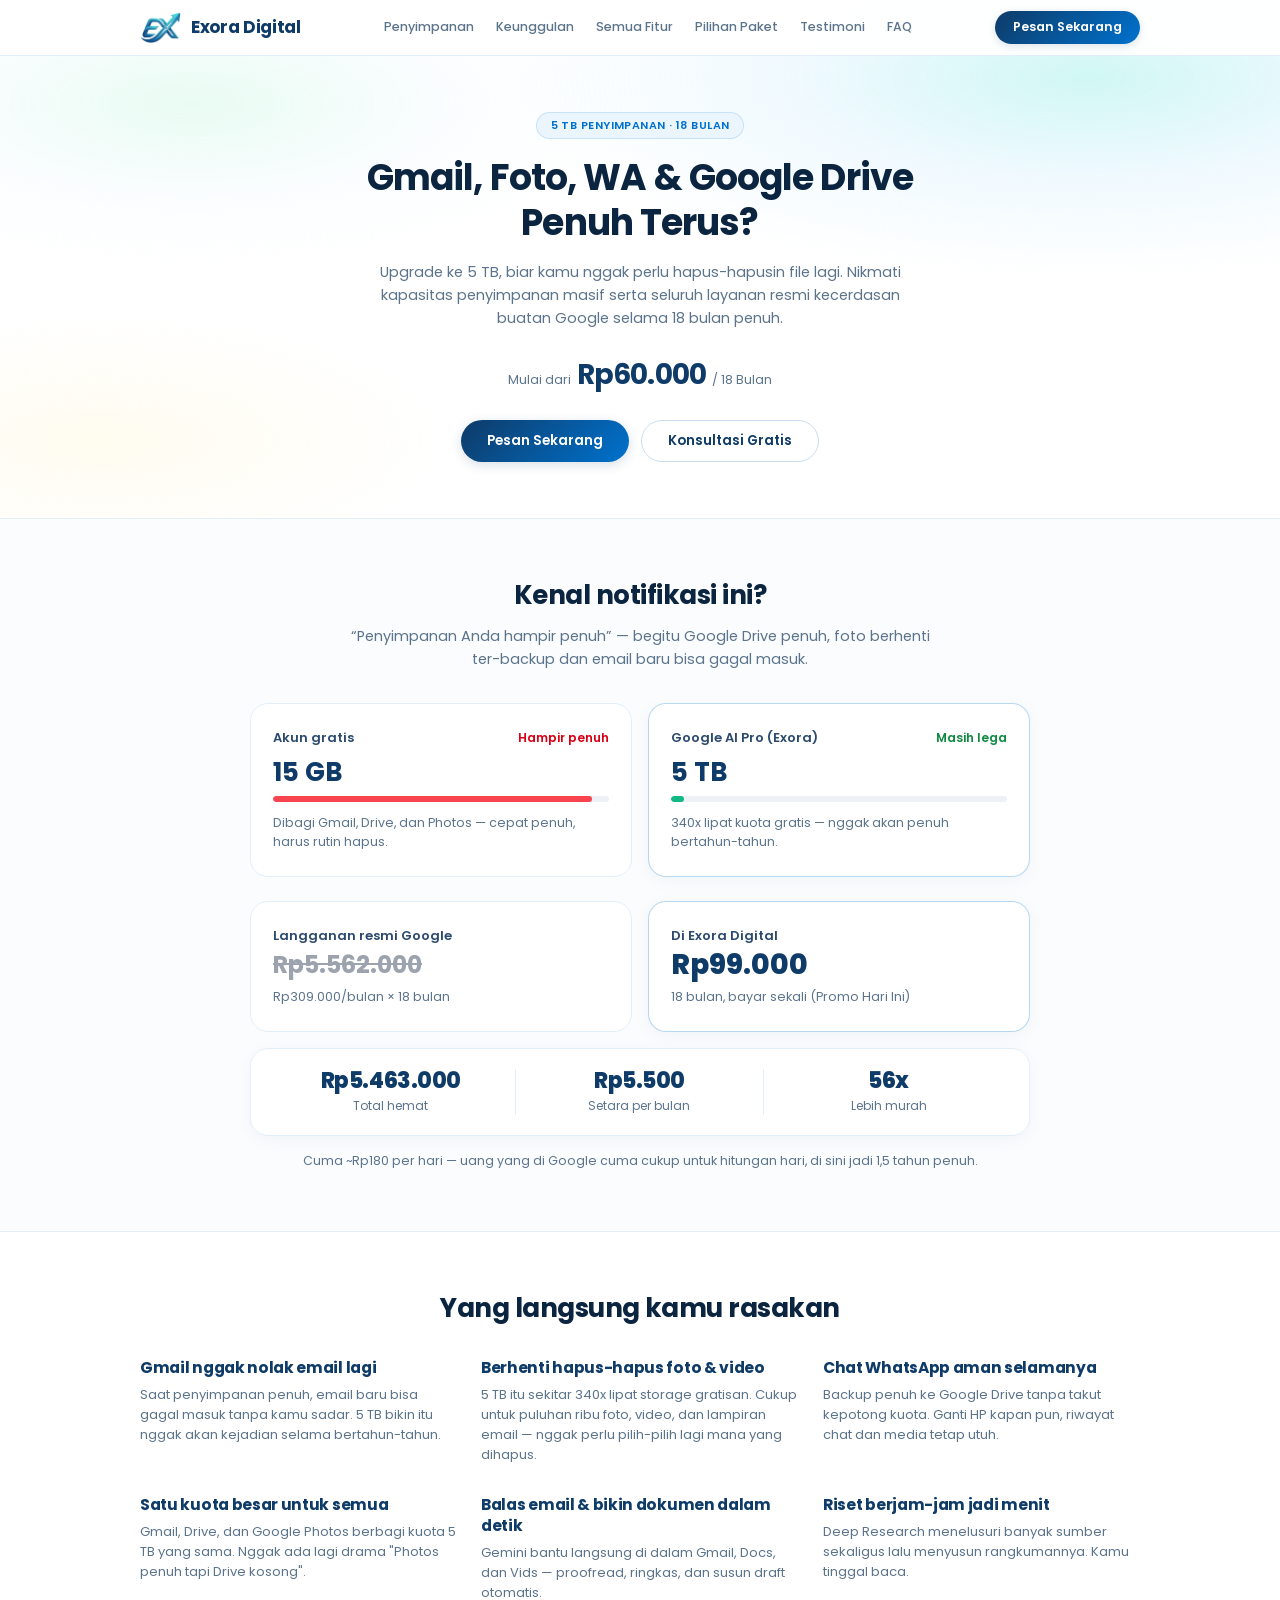
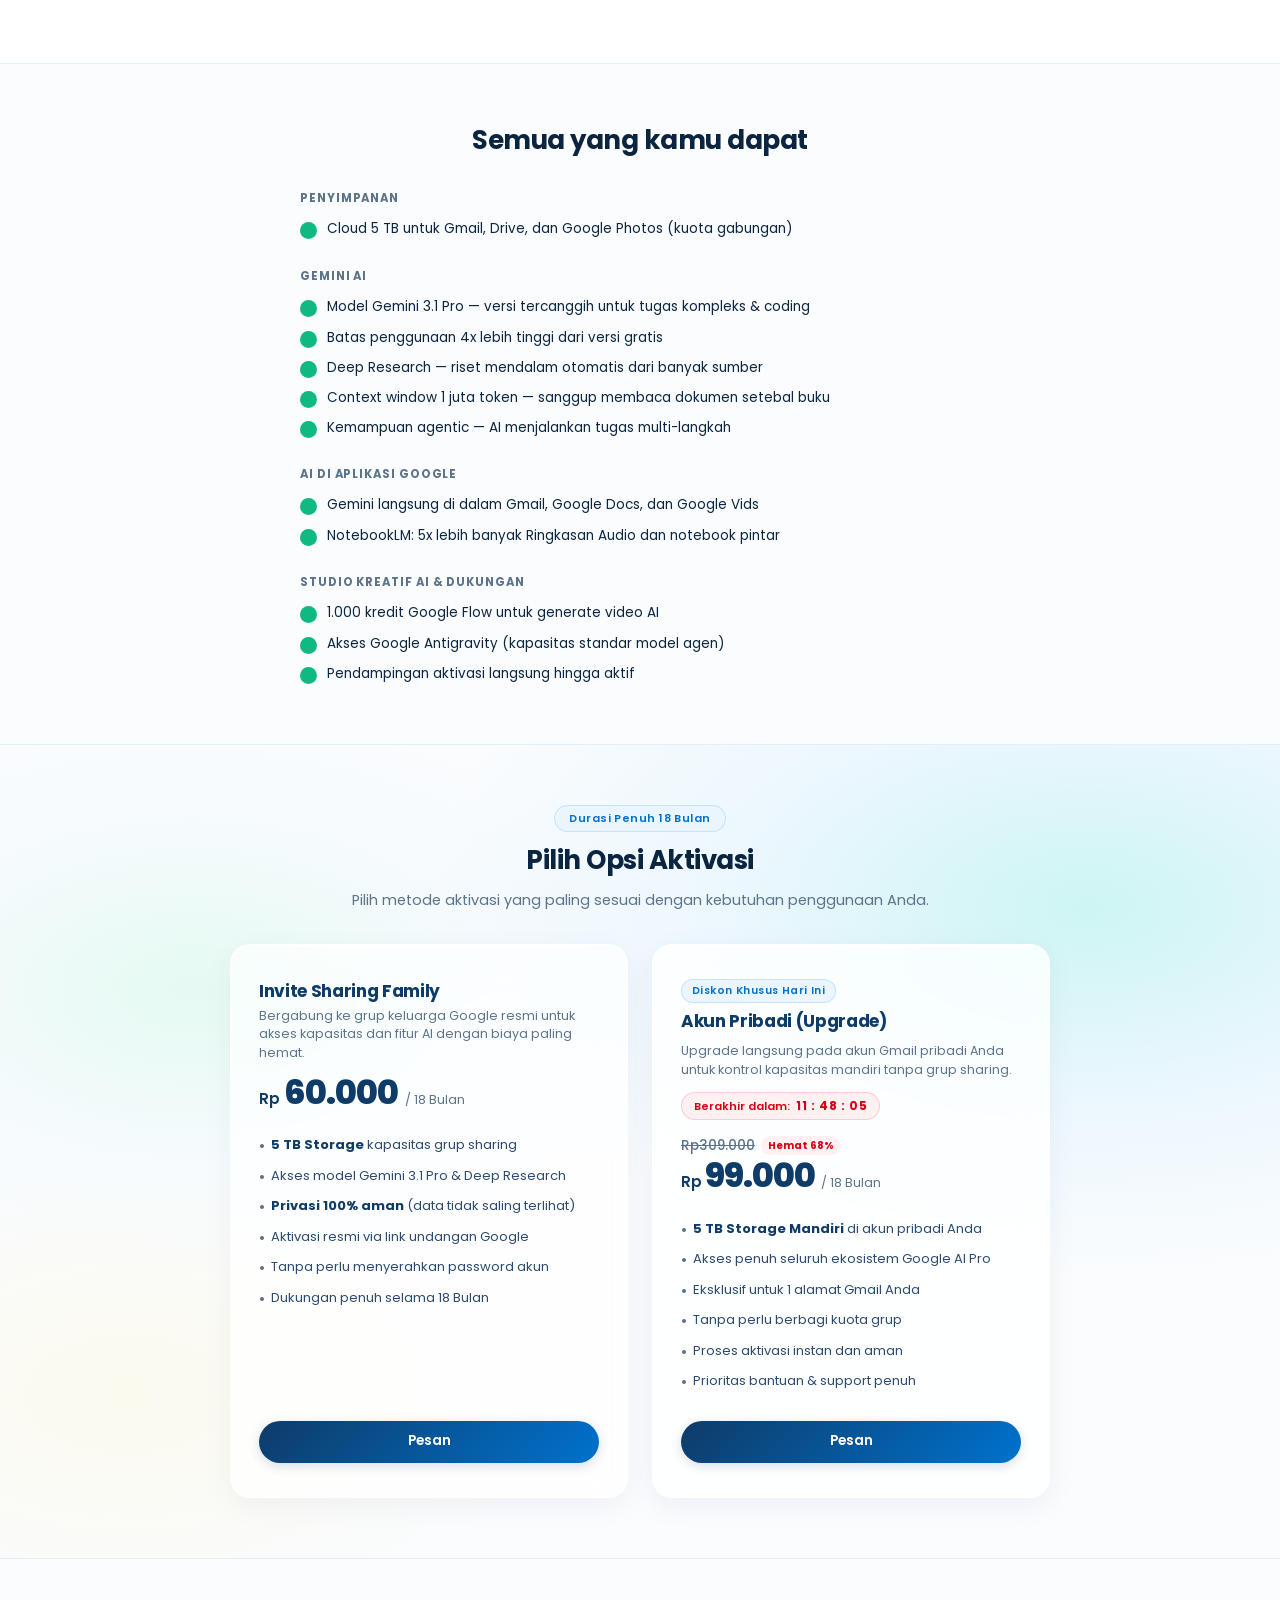
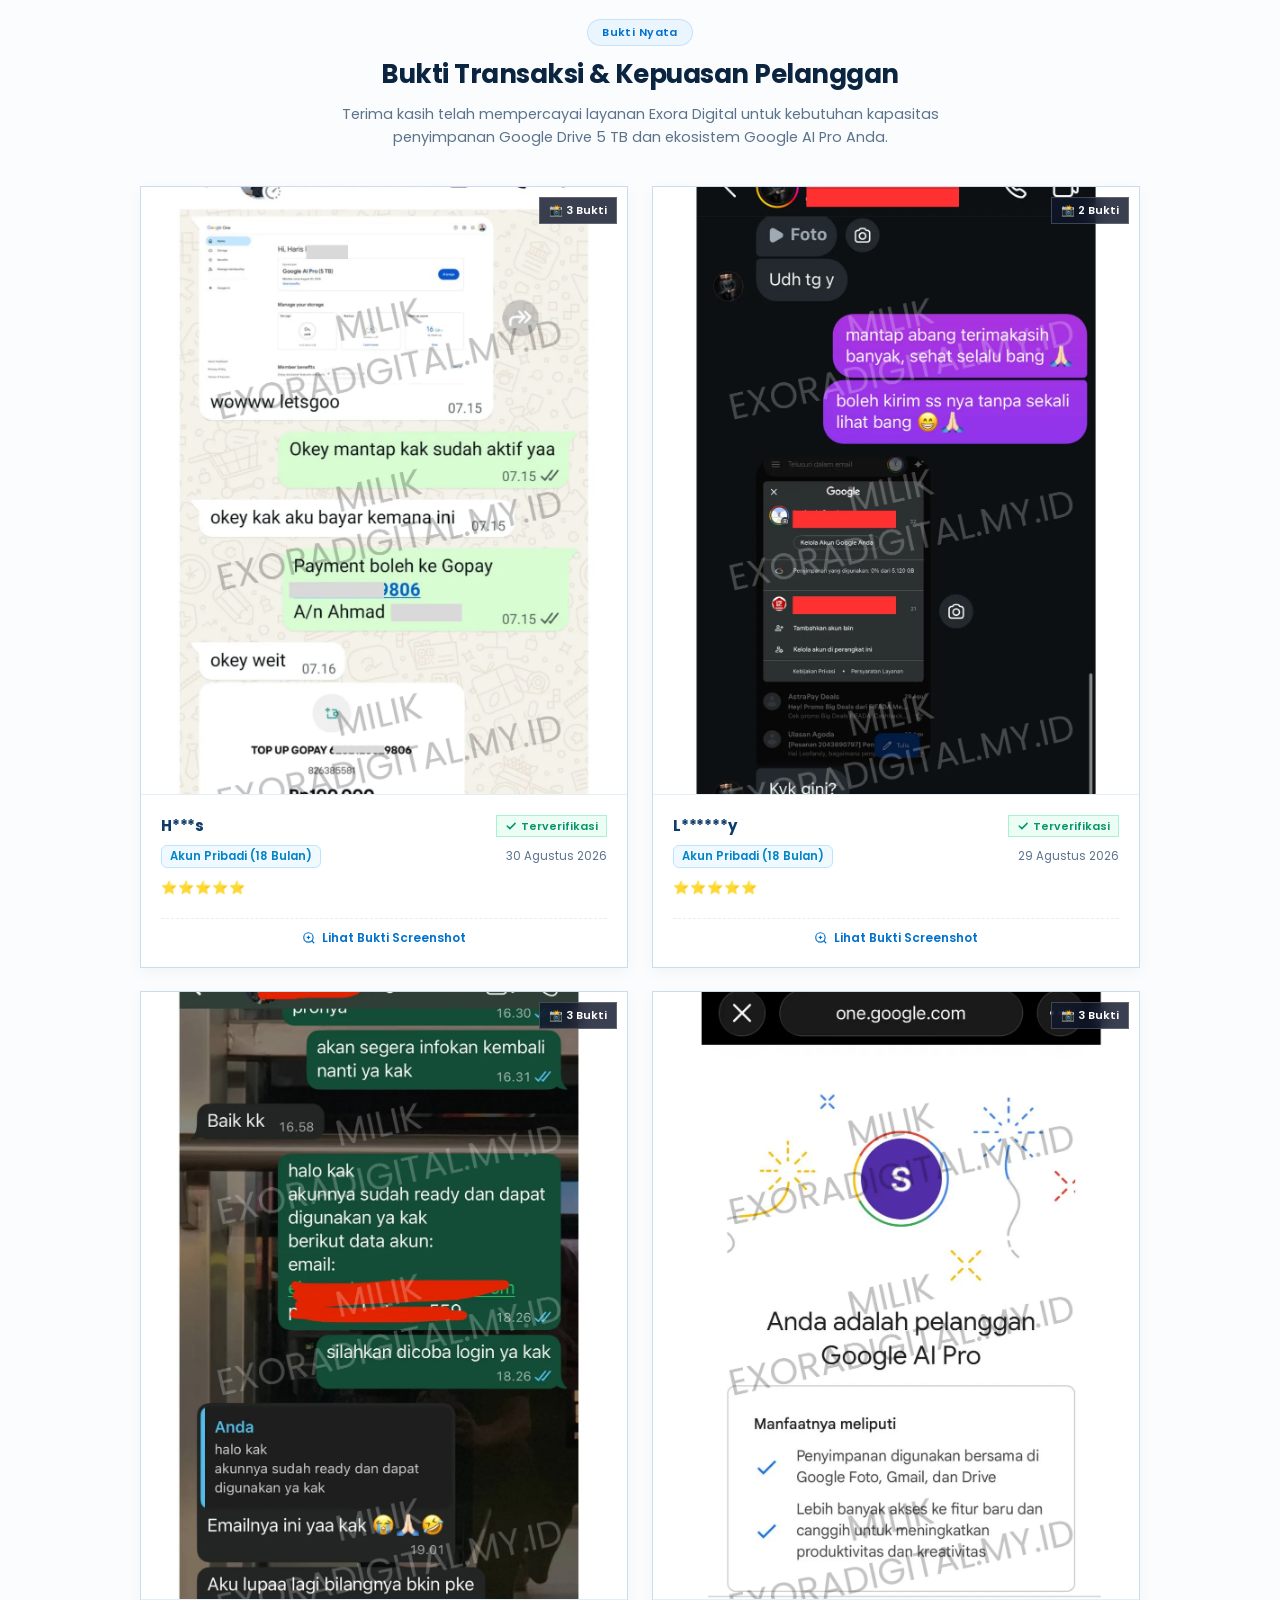
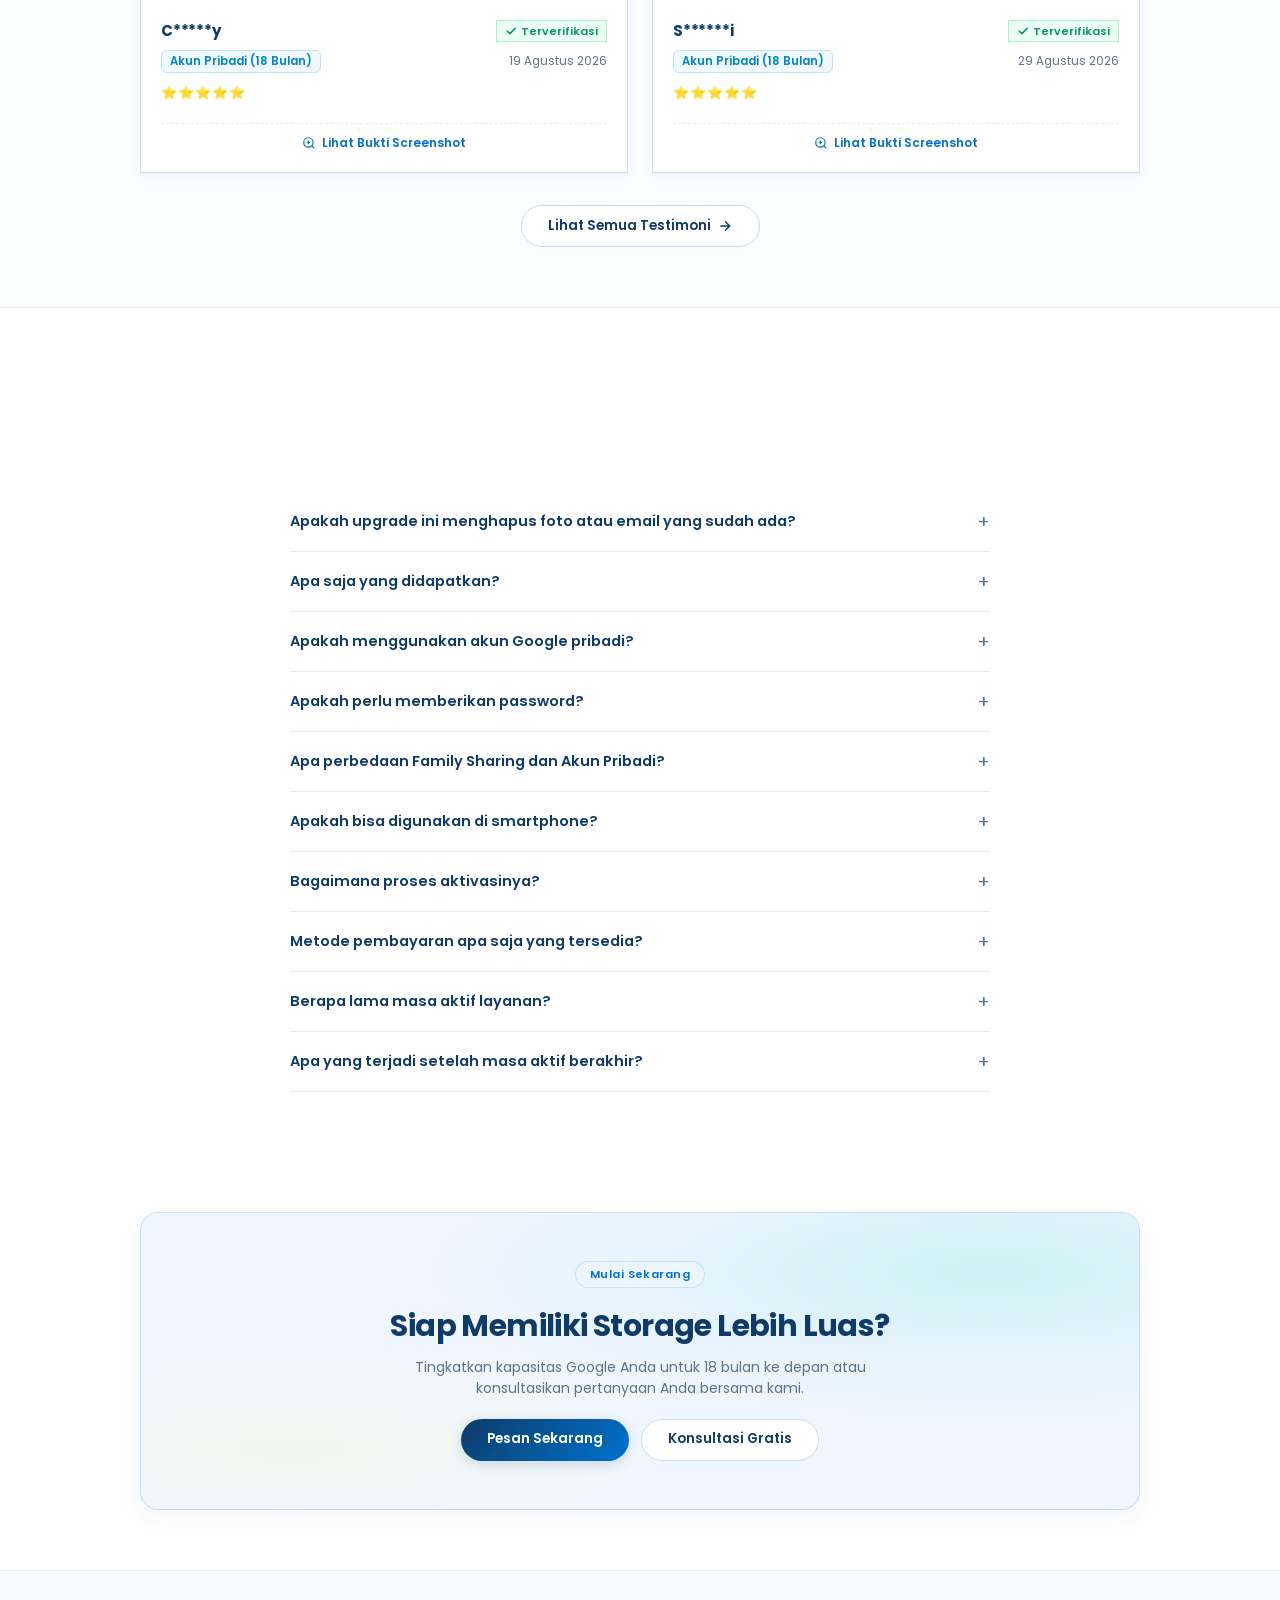
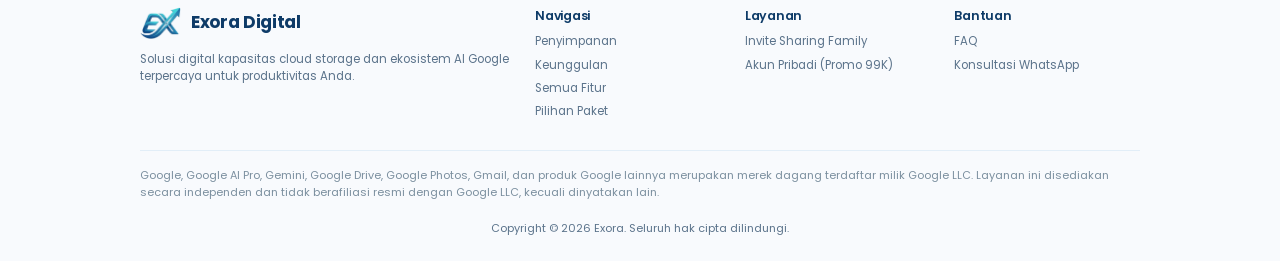
==== commit c3d90d0d: "Remove WhatsApp click interceptor so button opens testimoni.html directly, bump to v2.8" ====
--- a/index.html
+++ b/index.html
@@ -72,7 +72,7 @@
     <link href="https://fonts.googleapis.com/css2?family=Poppins:wght@300;400;500;600;700;800&display=swap"
         rel="stylesheet">
 
-    <link rel="stylesheet" href="styles.css?v=2.7">
+    <link rel="stylesheet" href="styles.css?v=2.8">
 </head>
 
 <body>
@@ -959,7 +959,7 @@
         </div>
     </div>
 
-    <script src="script.js?v=2.7"></script>
+    <script src="script.js?v=2.8"></script>
 </body>
 
 </html>
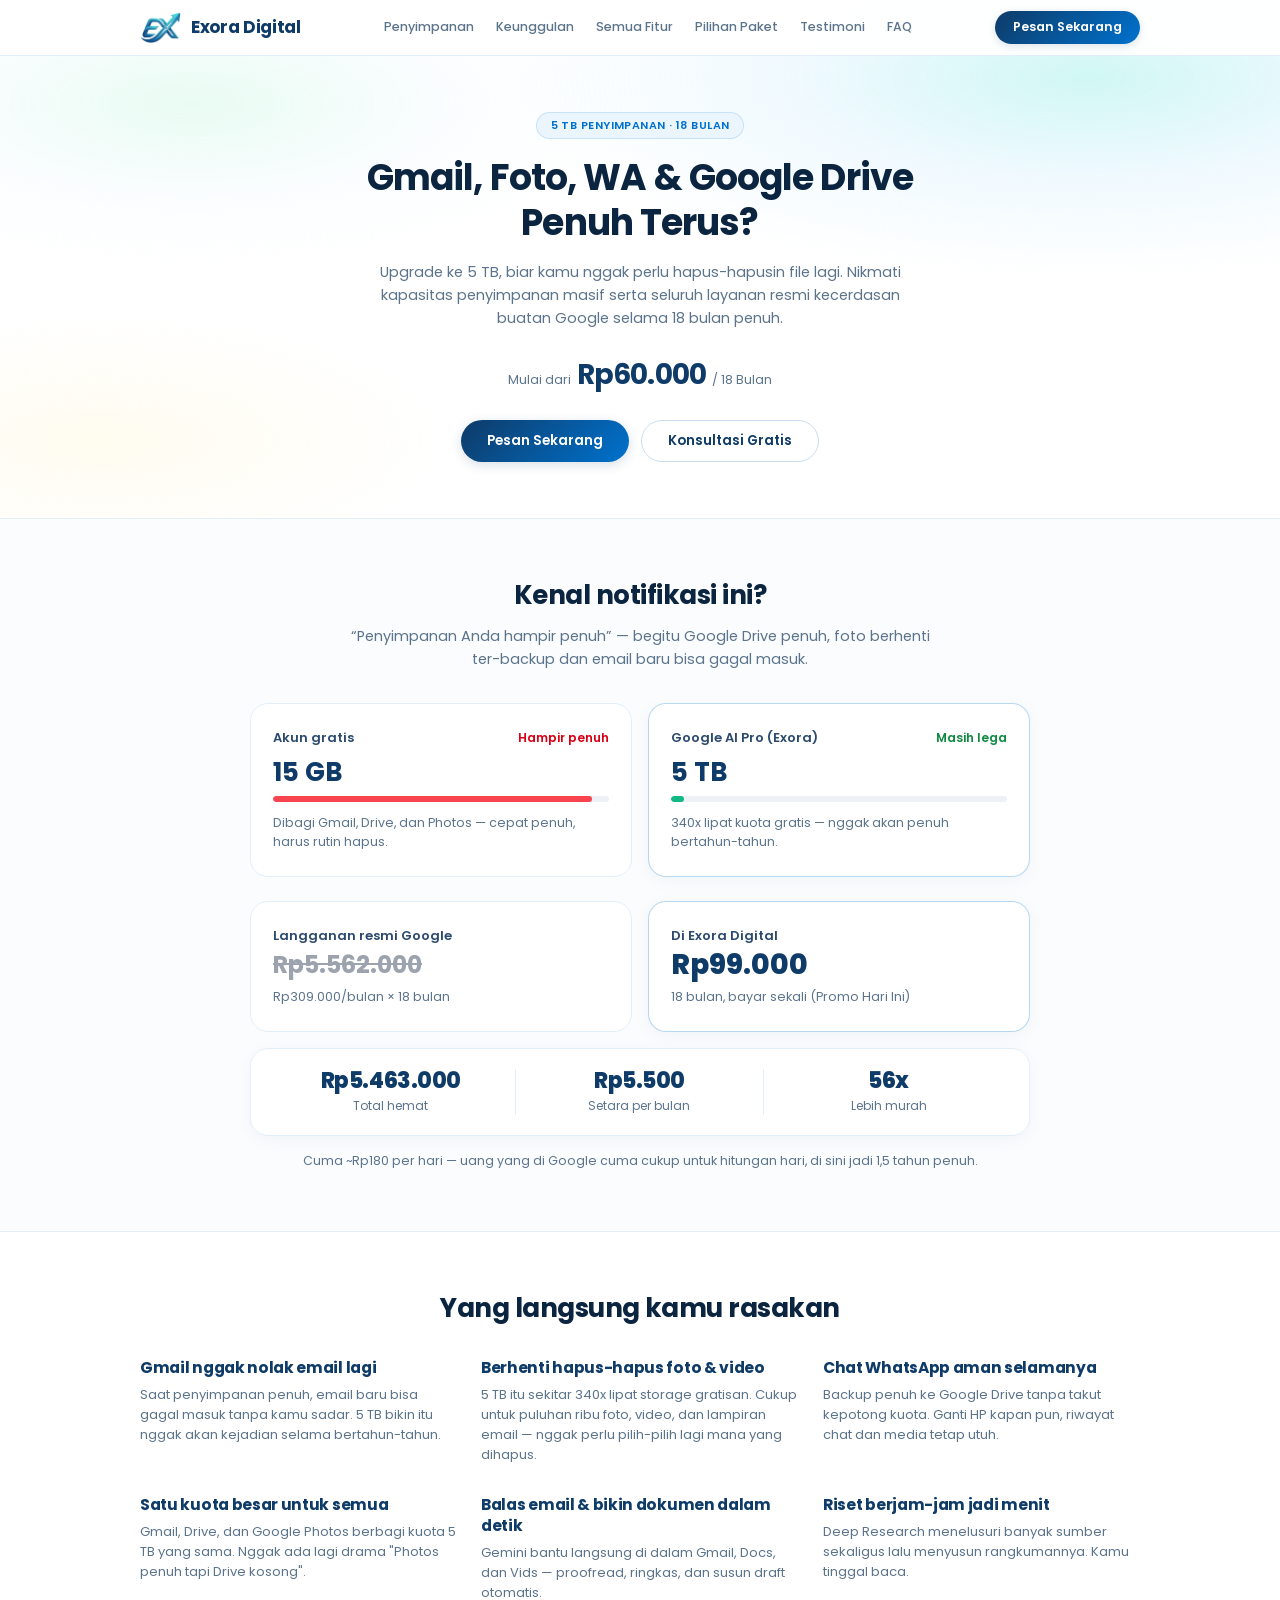
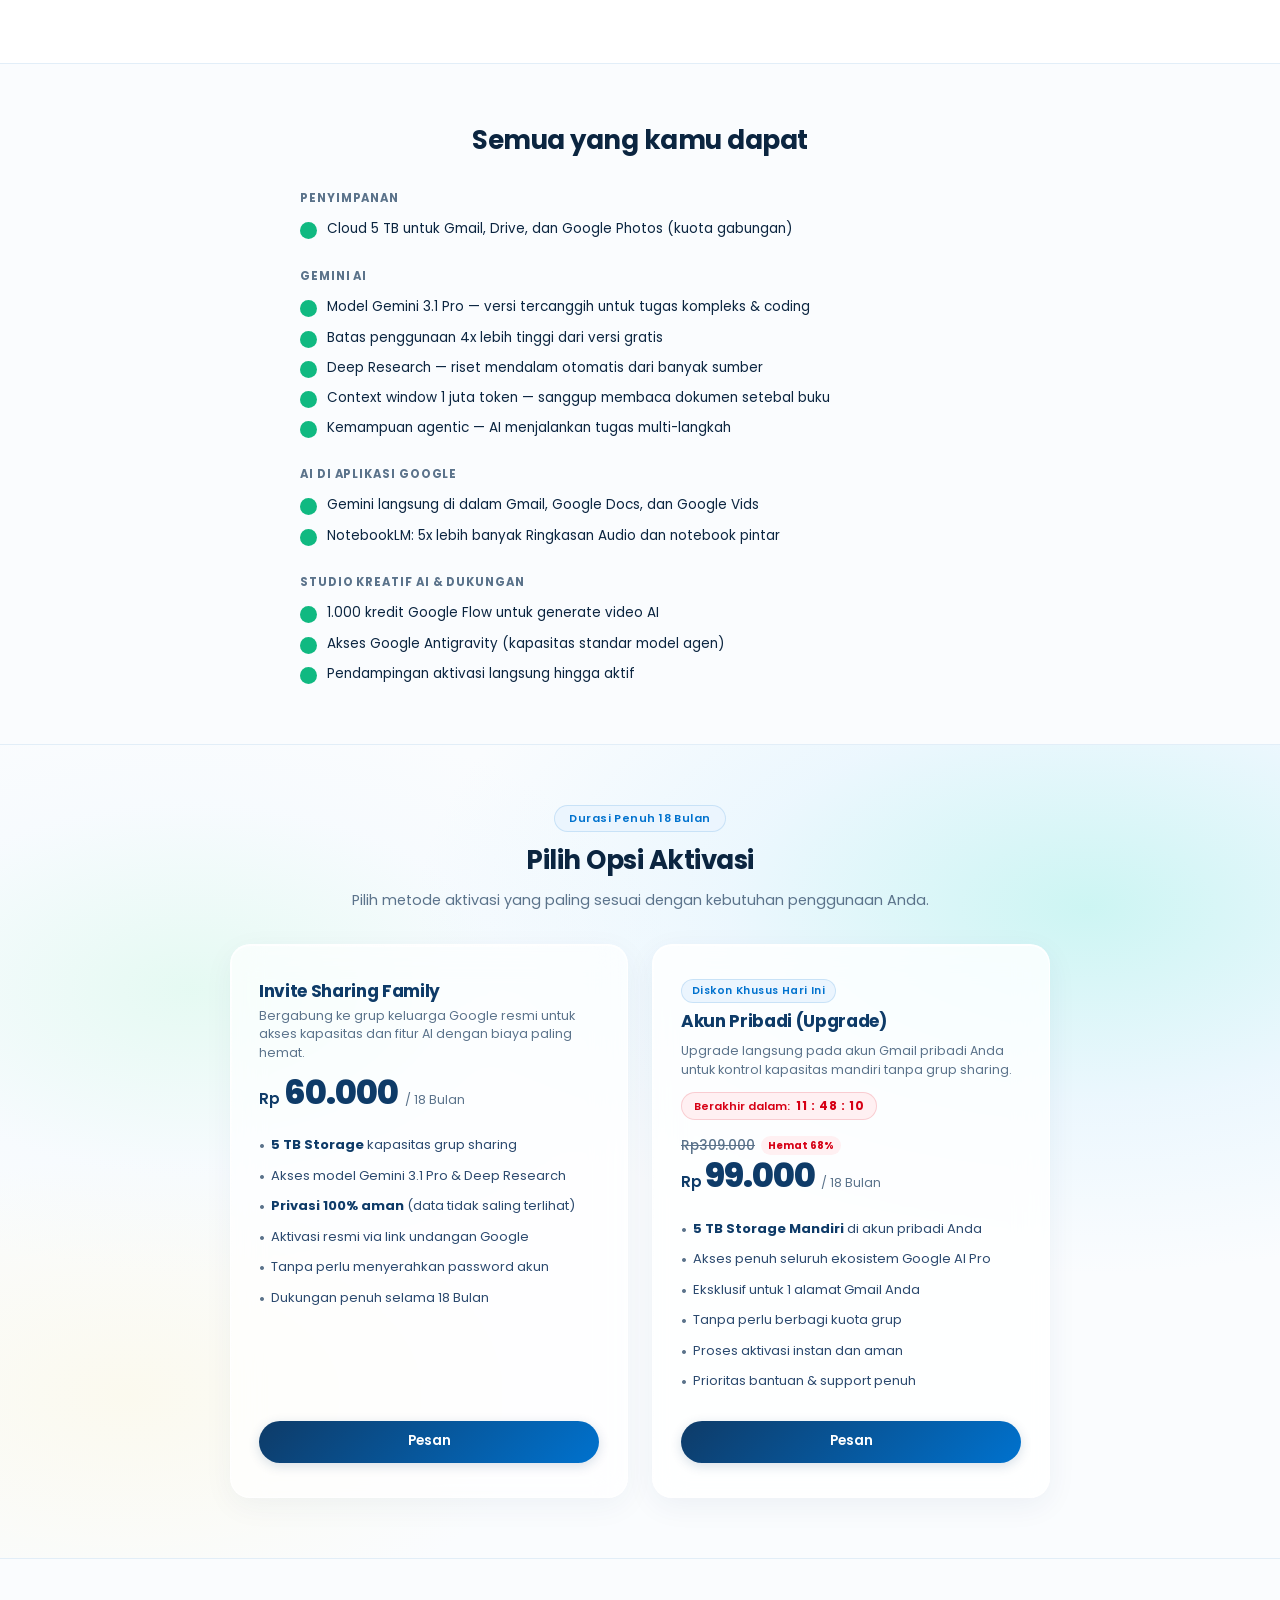
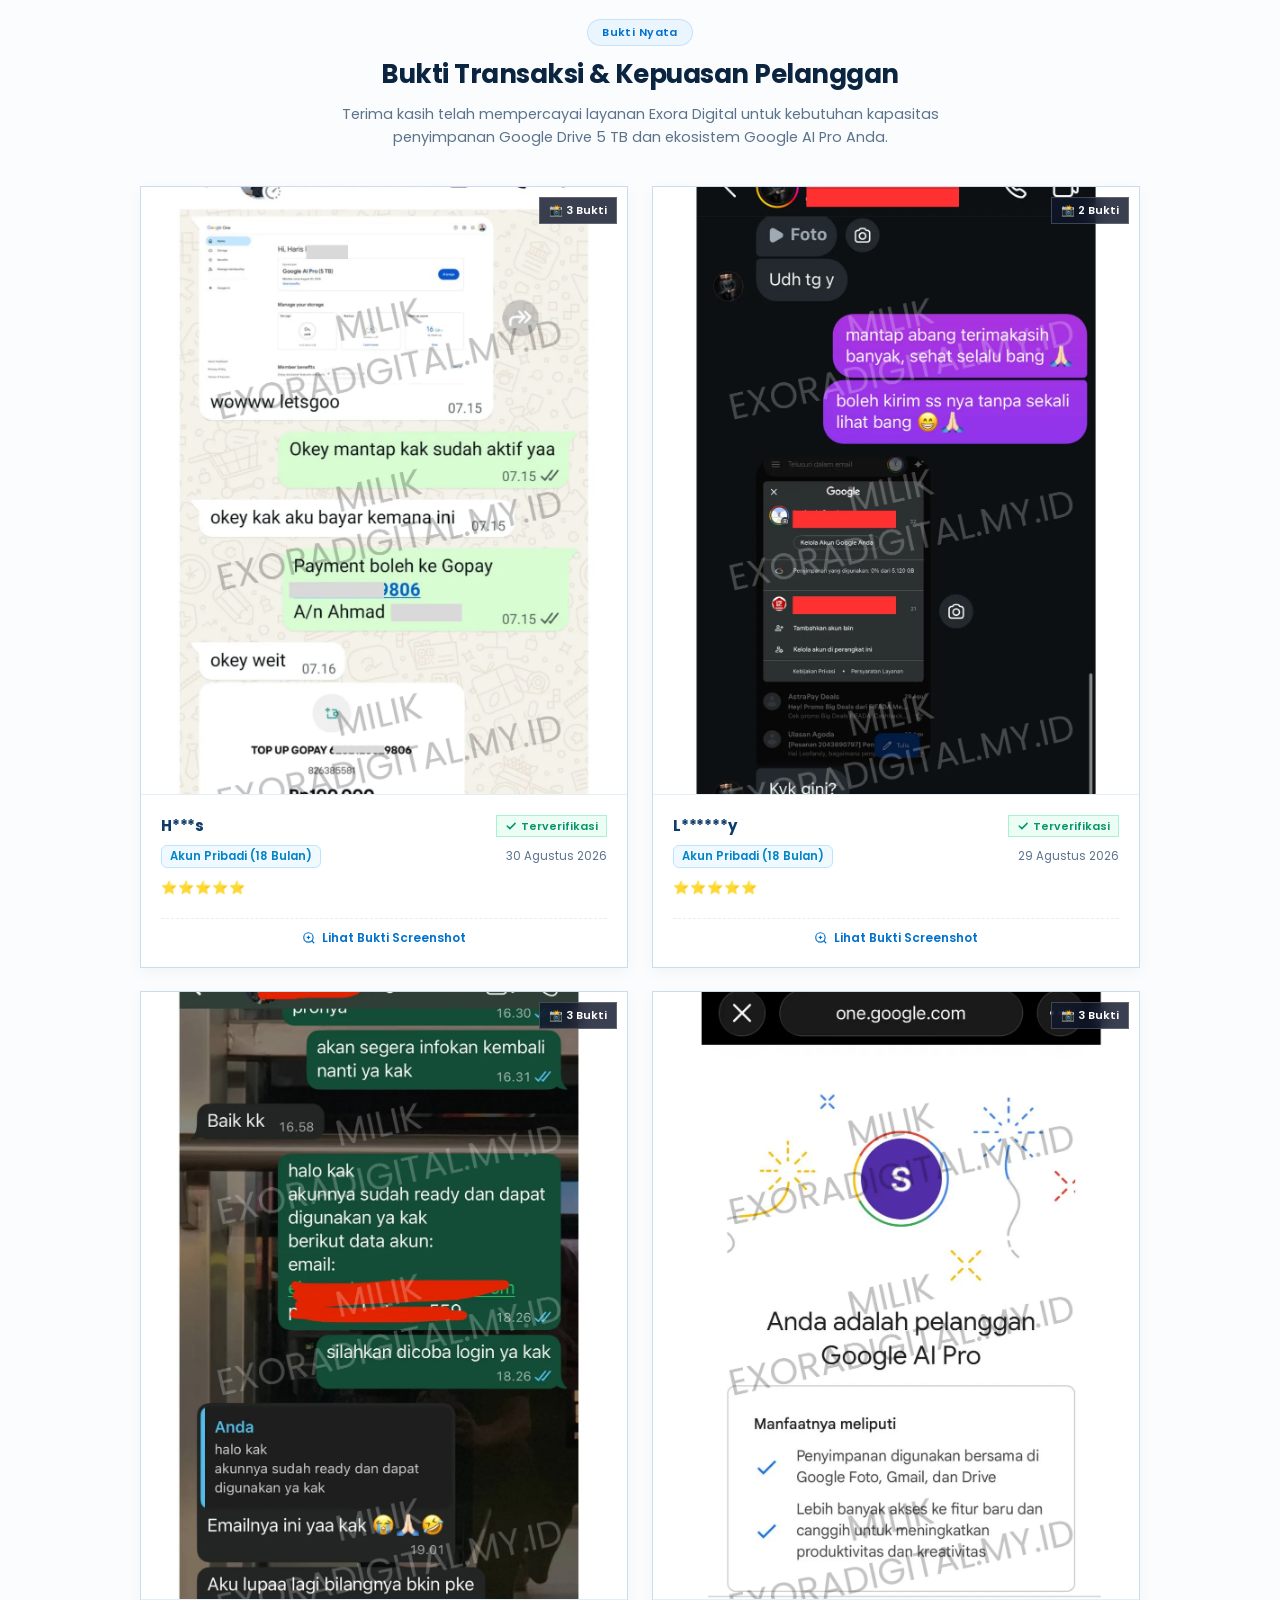
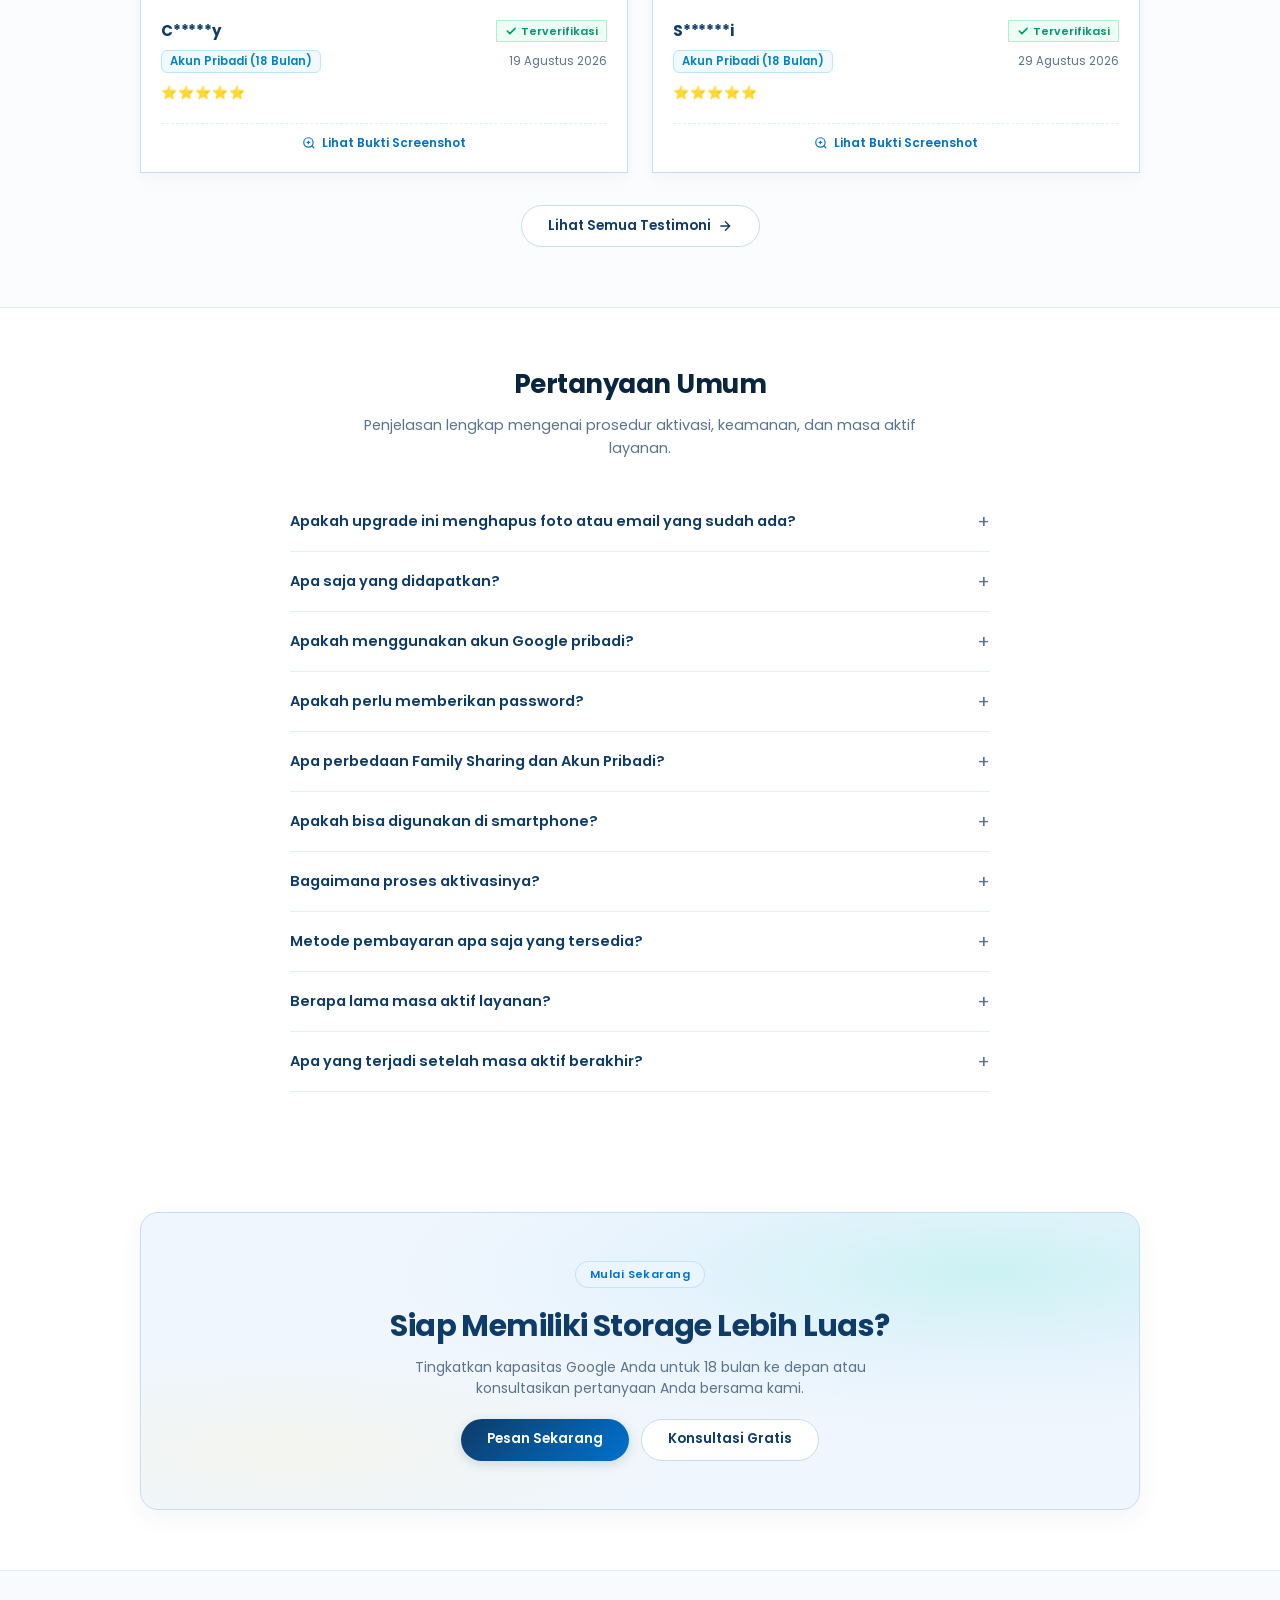
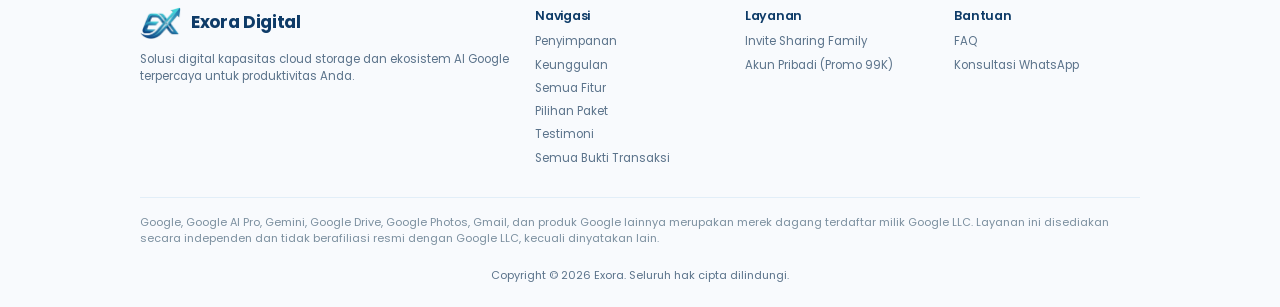
==== commit c8c9e150: "Add Testimoni and Semua Bukti Transaksi navigation links to footer, bump to v2.9" ====
--- a/index.html
+++ b/index.html
@@ -72,7 +72,7 @@
     <link href="https://fonts.googleapis.com/css2?family=Poppins:wght@300;400;500;600;700;800&display=swap"
         rel="stylesheet">
 
-    <link rel="stylesheet" href="styles.css?v=2.8">
+    <link rel="stylesheet" href="styles.css?v=2.9">
 </head>
 
 <body>
@@ -911,6 +911,8 @@
                         <li><a href="#benefits">Keunggulan</a></li>
                         <li><a href="#features">Semua Fitur</a></li>
                         <li><a href="#pricing">Pilihan Paket</a></li>
+                        <li><a href="#testimonials">Testimoni</a></li>
+                        <li><a href="testimoni.html">Semua Bukti Transaksi</a></li>
                     </ul>
                 </div>
                 <div class="footer-col">
@@ -959,7 +961,7 @@
         </div>
     </div>
 
-    <script src="script.js?v=2.8"></script>
+    <script src="script.js?v=2.9"></script>
 </body>
 
 </html>
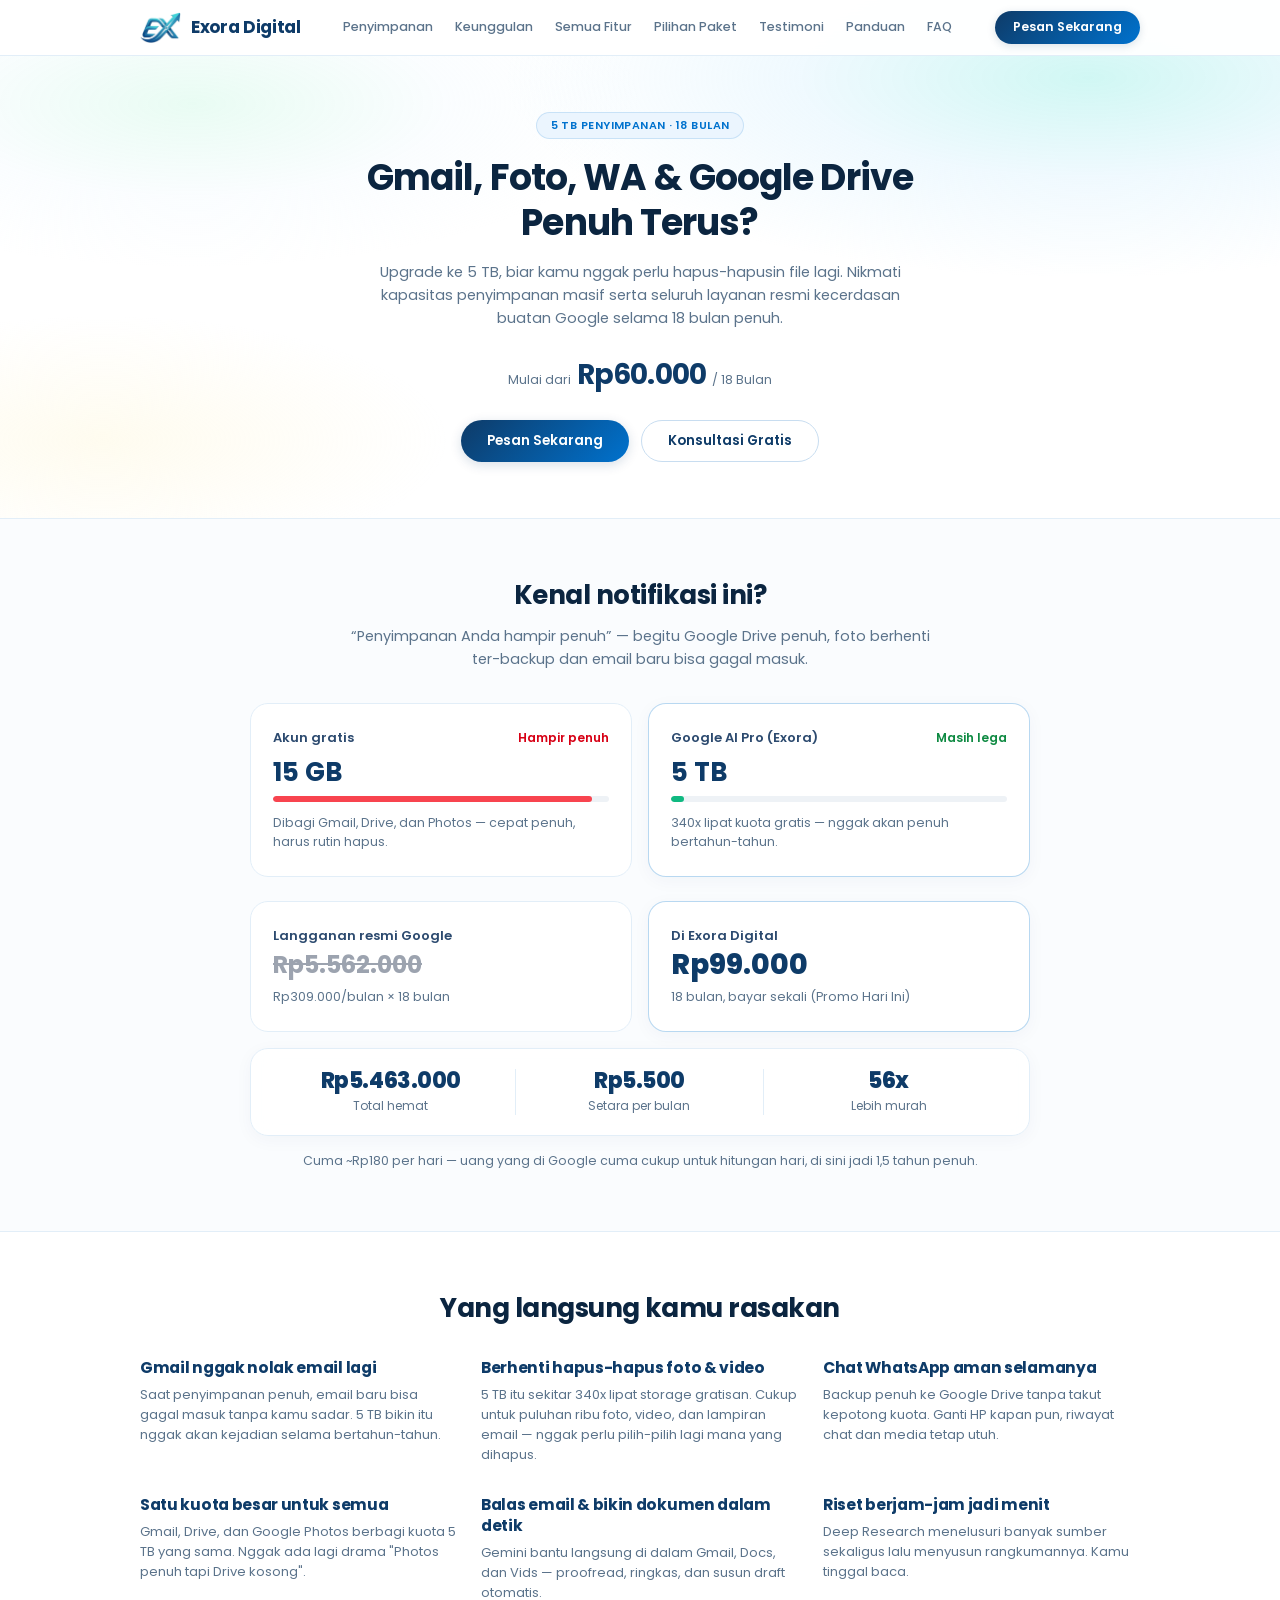
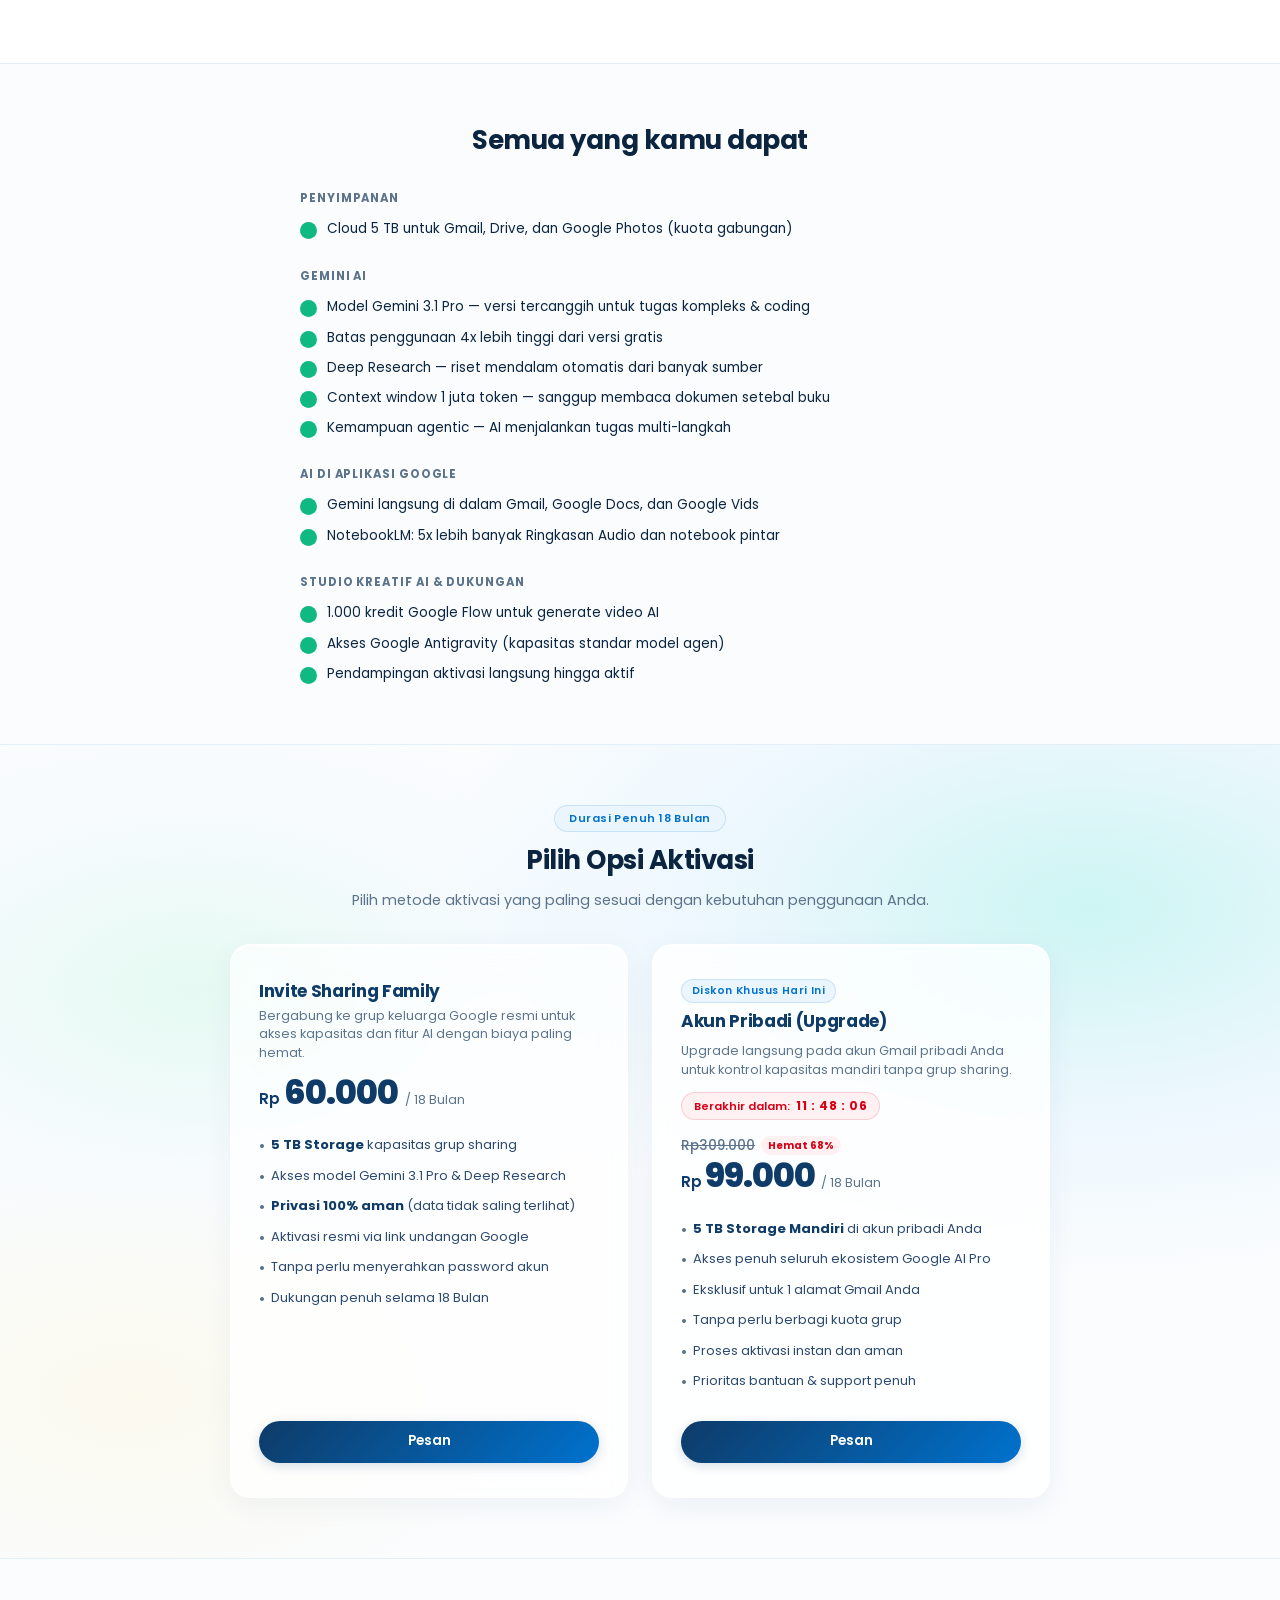
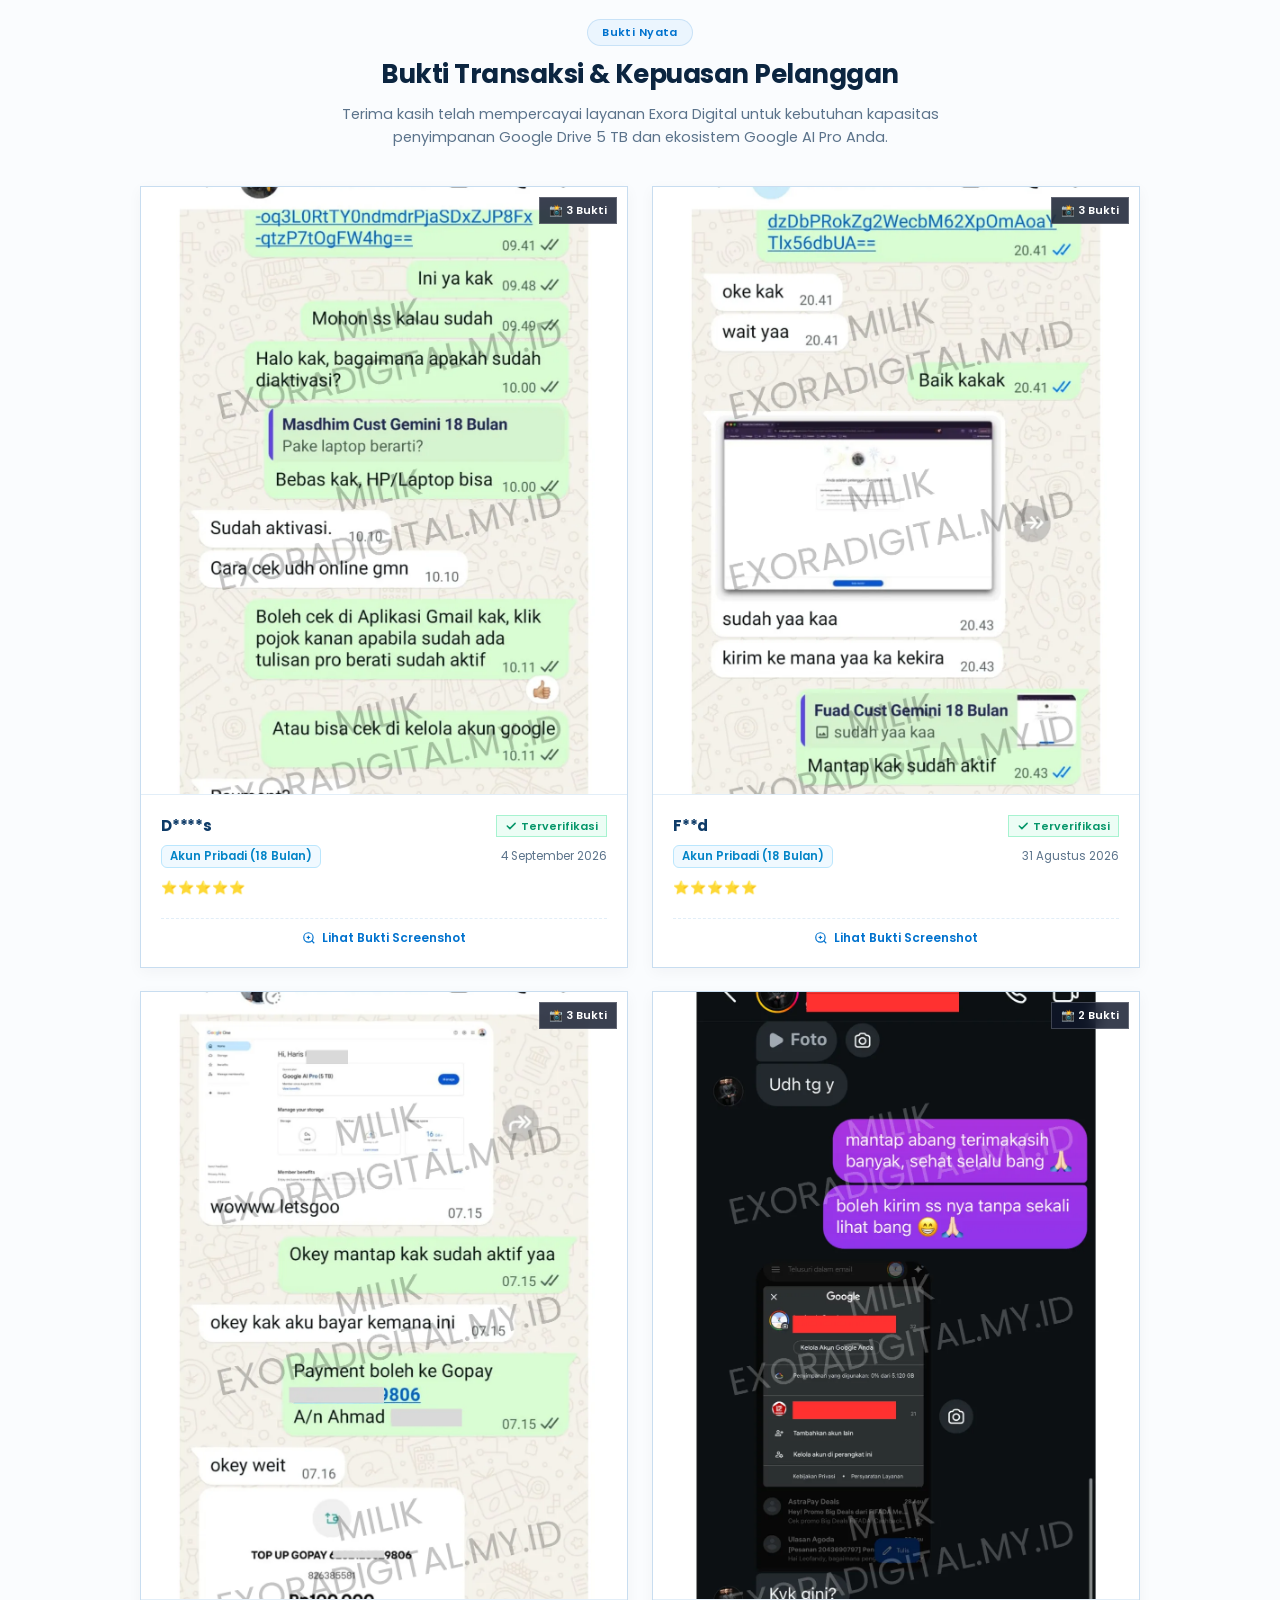
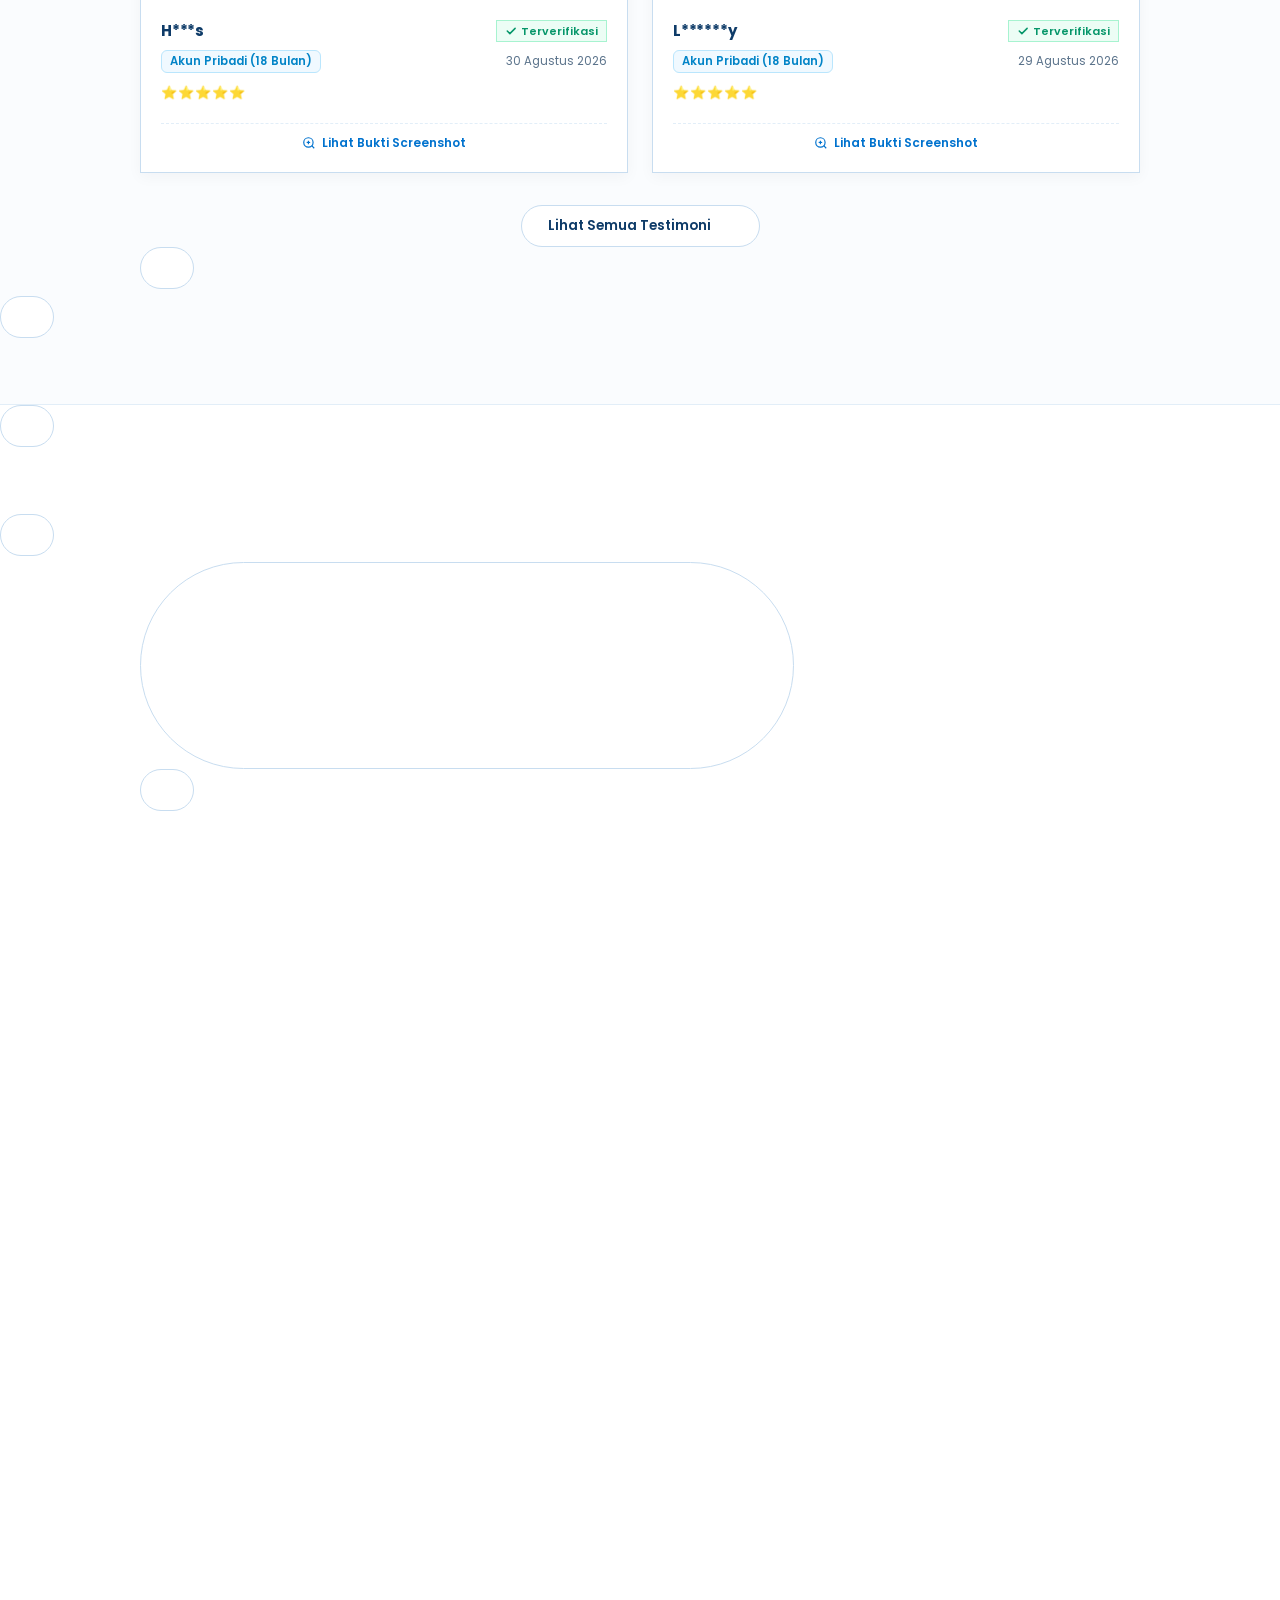
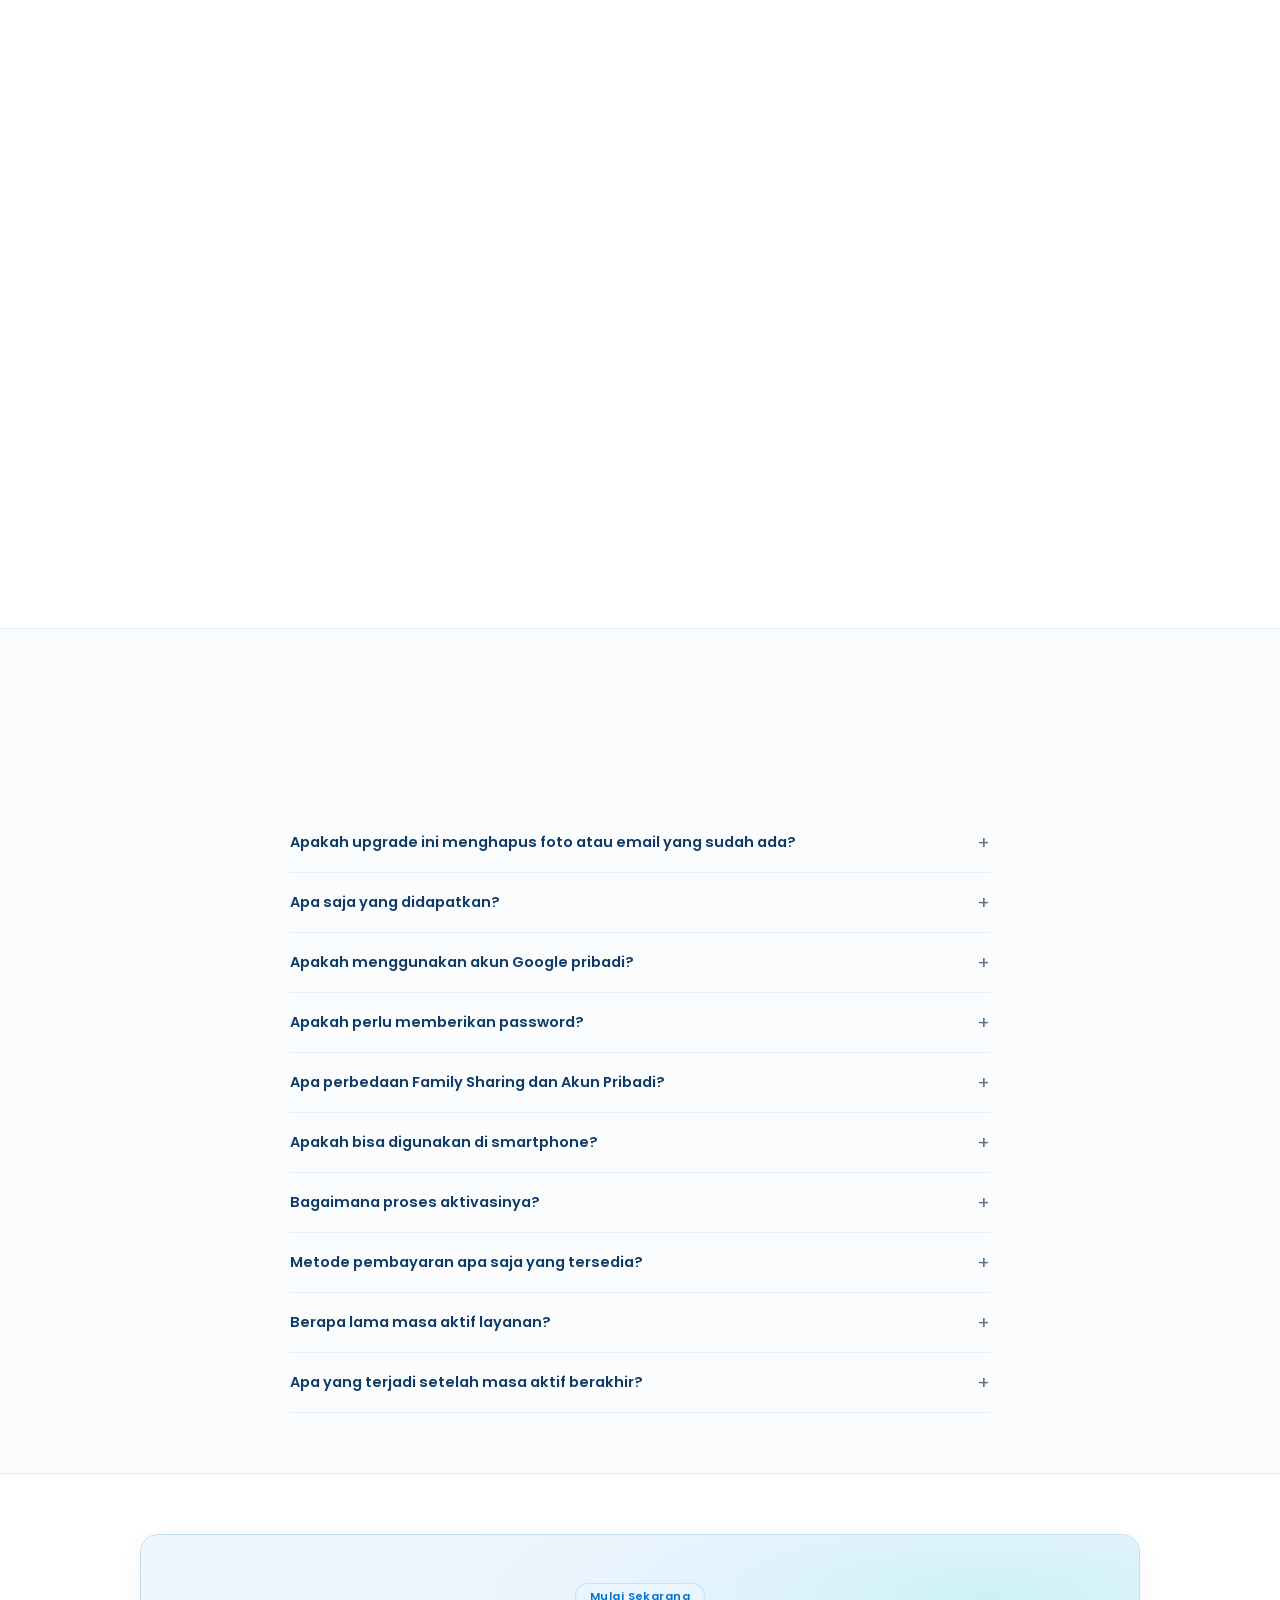
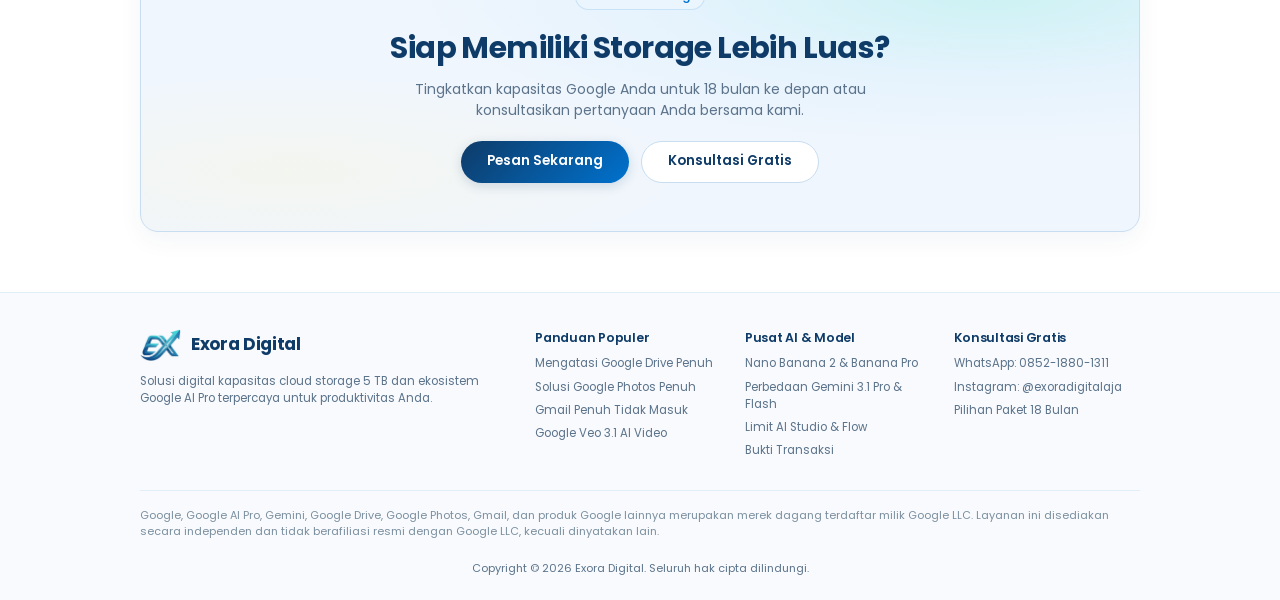
==== commit faccc4e6: "feat(seo): add 7 SEO articles, update sitemap, structured data, and knowledge hub" ====
--- a/index.html
+++ b/index.html
@@ -11,14 +11,10 @@
     <meta name="description"
         content="Upgrade kapasitas penyimpanan Google Drive, Gmail, dan Photos hingga 5 TB dengan akses penuh ekosistem Google AI Pro serta Gemini 3.1 Pro selama 18 Bulan. Mulai Rp60.000.">
     <meta name="keywords"
-        content="Google Drive 5TB, Upgrade Google Drive, Google AI Pro, Gemini 3.1 Pro, Beli Google Drive Murah, Exora Digital, Storage Google 5TB, Gemini Advanced Murah">
+        content="Google Drive 5TB, Upgrade Google Drive, Google AI Pro, Gemini 3.1 Pro, Beli Google Drive Murah, Exora Digital, Storage Google 5TB, Gemini Advanced Murah, cara mengatasi google drive penuh, veo 3.1, nano banana 2">
     <meta name="robots" content="index, follow">
     <meta name="author" content="Exora Digital">
-
-    <!-- Anti-Cache Directives: Force Browsers to Always Fetch Latest Content -->
-    <meta http-equiv="Cache-Control" content="no-cache, no-store, must-revalidate">
-    <meta http-equiv="Pragma" content="no-cache">
-    <meta http-equiv="Expires" content="0">
+    <link rel="canonical" href="https://exoradigital.my.id/">
 
     <!-- Favicon & Icons -->
     <link rel="icon" type="image/png" href="logo.png">
@@ -30,39 +26,98 @@
     <meta property="og:title" content="Exora Digital | Google AI Pro 5 TB & Gemini 3.1 Pro 18 Bulan">
     <meta property="og:description"
         content="Kapasitas Google Drive, Gmail, dan Photos penuh terus? Upgrade ke 5 TB plus Akses Gemini 3.1 Pro selama 18 Bulan penuh mulai Rp60.000.">
-    <meta property="og:image" content="logo.png">
+    <meta property="og:image" content="https://exoradigital.my.id/logo.png">
+    <meta property="og:url" content="https://exoradigital.my.id/">
 
     <!-- Twitter Card -->
     <meta name="twitter:card" content="summary_large_image">
     <meta name="twitter:title" content="Exora Digital | Google AI Pro 5 TB & Gemini 3.1 Pro 18 Bulan">
     <meta name="twitter:description"
         content="Upgrade kapasitas Google Drive hingga 5 TB plus Gemini 3.1 Pro 18 Bulan resmi tanpa password.">
-    <meta name="twitter:image" content="logo.png">
-
-    <!-- Structured Data (JSON-LD) for Google Rich Snippet -->
+    <meta name="twitter:image" content="https://exoradigital.my.id/logo.png">
+
+    <!-- Structured Data (JSON-LD) for Google Rich Snippets -->
     <script type="application/ld+json">
     {
       "@context": "https://schema.org/",
-      "@type": "Product",
-      "name": "Google AI Pro 5 TB 18 Bulan Exora Digital",
-      "image": "https://exoradigital.my.id/logo.png",
-      "description": "Layanan upgrade kapasitas penyimpanan Google Drive, Gmail, dan Photos hingga 5 TB dengan akses resmi Gemini 3.1 Pro selama 18 Bulan.",
-      "brand": {
-        "@type": "Brand",
-        "name": "Exora Digital"
-      },
-      "aggregateRating": {
-        "@type": "AggregateRating",
-        "ratingValue": "4.9",
-        "reviewCount": "128"
-      },
-      "offers": {
-        "@type": "AggregateOffer",
-        "priceCurrency": "IDR",
-        "lowPrice": "60000",
-        "highPrice": "99000",
-        "offerCount": "2"
-      }
+      "@graph": [
+        {
+          "@type": "WebSite",
+          "name": "Exora Digital",
+          "url": "https://exoradigital.my.id/",
+          "potentialAction": {
+            "@type": "SearchAction",
+            "target": "https://exoradigital.my.id/?q={search_term_string}",
+            "query-input": "required name=search_term_string"
+          }
+        },
+        {
+          "@type": "Organization",
+          "name": "Exora Digital",
+          "url": "https://exoradigital.my.id/",
+          "logo": "https://exoradigital.my.id/logo.png",
+          "sameAs": [
+            "https://instagram.com/exoradigitalaja"
+          ],
+          "contactPoint": {
+            "@type": "ContactPoint",
+            "telephone": "+6285218801311",
+            "contactType": "customer service",
+            "availableLanguage": "Indonesian"
+          }
+        },
+        {
+          "@type": "Product",
+          "name": "Google AI Pro 5 TB 18 Bulan Exora Digital",
+          "image": "https://exoradigital.my.id/logo.png",
+          "description": "Layanan upgrade kapasitas penyimpanan Google Drive, Gmail, dan Photos hingga 5 TB dengan akses resmi Gemini 3.1 Pro selama 18 Bulan.",
+          "brand": {
+            "@type": "Brand",
+            "name": "Exora Digital"
+          },
+          "aggregateRating": {
+            "@type": "AggregateRating",
+            "ratingValue": "4.9",
+            "reviewCount": "128"
+          },
+          "offers": {
+            "@type": "AggregateOffer",
+            "priceCurrency": "IDR",
+            "lowPrice": "60000",
+            "highPrice": "99000",
+            "offerCount": "2"
+          }
+        },
+        {
+          "@type": "FAQPage",
+          "mainEntity": [
+            {
+              "@type": "Question",
+              "name": "Apakah upgrade Google Drive 5 TB ini menghapus foto atau email yang sudah ada?",
+              "acceptedAnswer": {
+                "@type": "Answer",
+                "text": "Tidak. Kuota 5 TB langsung nambah ke penyimpanan yang sudah ada, semua foto, email, dan file Anda tetap aman dan utuh."
+              }
+            },
+            {
+              "@type": "Question",
+              "name": "Apakah perlu memberikan password akun Google?",
+              "acceptedAnswer": {
+                "@type": "Answer",
+                "text": "Tidak. Kami tidak pernah meminta password atau data login akun Google Anda. Semua proses dilakukan secara aman tanpa password."
+              }
+            },
+            {
+              "@type": "Question",
+              "name": "Kapan pembayaran dilakukan?",
+              "acceptedAnswer": {
+                "@type": "Answer",
+                "text": "Pembayaran dilakukan di akhir setelah kuota 5 TB dan fitur Google AI Pro terbukti aktif di akun Anda."
+              }
+            }
+          ]
+        }
+      ]
     }
     </script>
 
@@ -72,7 +127,7 @@
     <link href="https://fonts.googleapis.com/css2?family=Poppins:wght@300;400;500;600;700;800&display=swap"
         rel="stylesheet">
 
-    <link rel="stylesheet" href="styles.css?v=2.9">
+    <link rel="stylesheet" href="styles.css?v=3.0">
 </head>
 
 <body>
@@ -90,6 +145,7 @@
                 <a href="#features" class="nav-link">Semua Fitur</a>
                 <a href="#pricing" class="nav-link">Pilihan Paket</a>
                 <a href="#testimonials" class="nav-link">Testimoni</a>
+                <a href="#panduan" class="nav-link">Panduan</a>
                 <a href="#faq" class="nav-link">FAQ</a>
             </div>
             <a href="#pricing" class="nav-cta">Pesan Sekarang</a>
@@ -706,15 +762,118 @@
                 <a href="testimoni.html" class="btn btn-secondary" id="btn-load-more-testi">
                     <span>Lihat Semua Testimoni</span>
                     <svg width="16" height="16" viewBox="0 0 24 24" fill="none" stroke="currentColor" stroke-width="2" style="margin-left: 6px;">
-                        <path d="M5 12h14M12 5l7 7-7 7"/>
-                    </svg>
-                </a>
-            </div>
+                </div>
         </div>
     </section>
 
+    <!-- SECTION: PUSAT PANDUAN & EDUKASI (SEO KNOWLEDGE HUB) -->
+    <section class="section" id="panduan">
+        <div class="container">
+            <div class="section-header text-center reveal">
+                <div class="badge-clean brand badge-shimmer" style="margin-bottom: 12px;">Pusat Panduan & Solusi</div>
+                <h2 class="section-headline">Panduan Mengatasi Masalah Google & AI</h2>
+                <p class="section-subheadline">
+                    Kumpulan artikel edukasi dan panduan teknis untuk mengatasi kendala penyimpanan Google Drive, Google Photos, Gmail, serta optimalisasi model AI terbaru.
+                </p>
+            </div>
+
+            <div class="article-grid">
+                <!-- Card 1 -->
+                <a href="panduan-mengatasi-google-drive-penuh.html" class="article-card reveal">
+                    <div>
+                        <span class="article-card-tag">Penyimpanan Cloud</span>
+                        <h3 class="article-card-title">7 Cara Mengatasi Penyimpanan Google Drive Penuh (Update 2026)</h3>
+                        <p class="article-card-desc">Tips membersihkan file sampah tersembunyi, kosongkan trash, dan solusi upgrade 5 TB tanpa hapus file berharga.</p>
+                    </div>
+                    <div class="article-card-foot">
+                        <span>Baca Panduan</span>
+                        <span>→</span>
+                    </div>
+                </a>
+
+                <!-- Card 2 -->
+                <a href="solusi-penyimpanan-google-foto-penuh.html" class="article-card reveal">
+                    <div>
+                        <span class="article-card-tag">Google Photos</span>
+                        <h3 class="article-card-title">Penyimpanan Google Foto Penuh Terus? Ini Solusi Cadangan Aman</h3>
+                        <p class="article-card-desc">Penyebab backup Google Photos terhenti, trik kompresi storage saver, dan cara simpan puluhan ribu foto di Cloud 5 TB.</p>
+                    </div>
+                    <div class="article-card-foot">
+                        <span>Baca Panduan</span>
+                        <span>→</span>
+                    </div>
+                </a>
+
+                <!-- Card 3 -->
+                <a href="cara-mengatasi-gmail-penuh-tidak-bisa-terima-email.html" class="article-card reveal">
+                    <div>
+                        <span class="article-card-tag">Gmail & Email</span>
+                        <h3 class="article-card-title">Gmail Tidak Bisa Terima Email Baru Karena Penuh? Ini Solusinya</h3>
+                        <p class="article-card-desc">Cara menyaring lampiran email raksasa dengan filter pencarian dan solusi kuota 5 TB untuk inbox tanpa batas.</p>
+                    </div>
+                    <div class="article-card-foot">
+                        <span>Baca Panduan</span>
+                        <span>→</span>
+                    </div>
+                </a>
+
+                <!-- Card 4 -->
+                <a href="bedah-google-veo-3-ai-video-generator.html" class="article-card reveal">
+                    <div>
+                        <span class="article-card-tag tag-ai">AI Video (Veo)</span>
+                        <h3 class="article-card-title">Bedah Google Veo 3.1: Cara Bikin Video AI 4K dengan Audio Sinkron</h3>
+                        <p class="article-card-desc">Ulasan lengkap model video sinematik Veo 3.1, cara mengatasi antrean render, dan penyimpanan project di Drive 5 TB.</p>
+                    </div>
+                    <div class="article-card-foot">
+                        <span>Baca Panduan</span>
+                        <span>→</span>
+                    </div>
+                </a>
+
+                <!-- Card 5 -->
+                <a href="mengenal-nano-banana-2-dan-banana-pro-gemini.html" class="article-card reveal">
+                    <div>
+                        <span class="article-card-tag tag-ai">AI Image (Banana)</span>
+                        <h3 class="article-card-title">Nano Banana 2 & Banana Pro: Model AI Gambar Google Anti-Typo</h3>
+                        <p class="article-card-desc">Kecanggihan render tipografi teks presisi, editing multi-turn, dan konsistensi karakter dengan Gemini 3 Pro Image.</p>
+                    </div>
+                    <div class="article-card-foot">
+                        <span>Baca Panduan</span>
+                        <span>→</span>
+                    </div>
+                </a>
+
+                <!-- Card 6 -->
+                <a href="perbedaan-gemini-3-pro-flash-nano-model-google.html" class="article-card reveal">
+                    <div>
+                        <span class="article-card-tag tag-ai">Gemini Models</span>
+                        <h3 class="article-card-title">Perbedaan Gemini 3.1 Pro, Flash, dan Nano: Panduan Lengkap</h3>
+                        <p class="article-card-desc">Kapan harus menggunakan model Pro untuk coding dan kapan pakai Flash untuk kecepatan. Hindari rate limit error.</p>
+                    </div>
+                    <div class="article-card-foot">
+                        <span>Baca Panduan</span>
+                        <span>→</span>
+                    </div>
+                </a>
+
+                <!-- Card 7 -->
+                <a href="panduan-mengatasi-rate-limit-google-ai-studio-flow.html" class="article-card reveal">
+                    <div>
+                        <span class="article-card-tag tag-dev">AI Dev & Flow</span>
+                        <h3 class="article-card-title">Mengatasi Rate Limit di Google AI Studio & Google Flow (Error 429)</h3>
+                        <p class="article-card-desc">Panduan teknis context caching, optimasi RPM/TPM, dan perancangan automasi AI stabil tanpa bottleneck.</p>
+                    </div>
+                    <div class="article-card-foot">
+                        <span>Baca Panduan</span>
+                        <span>→</span>
+                    </div>
+                </a>
+            </div>
+        </div>
+    </section>
+
     <!-- SECTION 13: FAQ -->
-    <section class="section" id="faq">
+    <section class="section section-light" id="faq">
         <div class="container">
             <div class="section-header text-center reveal">
                 <h2 class="section-headline">Pertanyaan Umum</h2>
@@ -775,7 +934,7 @@
                     <div class="faq-panel">
                         <div class="faq-panel-inner">
                             <p>Tidak. Kami tidak pernah meminta password atau data login akun Google Anda. Semua proses
-                                dilakukan secara aman melalui mekanisme resmi.</p>
+                                dilakukan secara aman tanpa password.</p>
                         </div>
                     </div>
                 </div>
@@ -837,7 +996,7 @@
                         <div class="faq-panel-inner">
                             <p>Kami menerima pembayaran melalui <strong>QRIS (All Payment)</strong>,
                                 <strong>GoPay</strong>, <strong>DANA</strong>, serta berbagai e-wallet dan transfer bank
-                                lainnya untuk kemudahan transaksi Anda.
+                                lainnya setelah layanan aktif di akun Anda.
                             </p>
                         </div>
                     </div>
@@ -901,33 +1060,32 @@
                         <img src="logo.png" alt="Exora Digital Logo" class="brand-logo-img">
                         <span class="brand-title-text">Exora Digital</span>
                     </div>
-                    <p style="margin-bottom: 12px;">Solusi digital kapasitas cloud storage dan ekosistem AI Google
-                        terpercaya untuk produktivitas Anda.</p>
+                    <p style="margin-bottom: 12px;">Solusi digital kapasitas cloud storage 5 TB dan ekosistem Google AI Pro terpercaya untuk produktivitas Anda.</p>
                 </div>
                 <div class="footer-col">
-                    <h4>Navigasi</h4>
+                    <h4>Panduan Populer</h4>
                     <ul>
-                        <li><a href="#notification">Penyimpanan</a></li>
-                        <li><a href="#benefits">Keunggulan</a></li>
-                        <li><a href="#features">Semua Fitur</a></li>
-                        <li><a href="#pricing">Pilihan Paket</a></li>
-                        <li><a href="#testimonials">Testimoni</a></li>
-                        <li><a href="testimoni.html">Semua Bukti Transaksi</a></li>
+                        <li><a href="panduan-mengatasi-google-drive-penuh.html">Mengatasi Google Drive Penuh</a></li>
+                        <li><a href="solusi-penyimpanan-google-foto-penuh.html">Solusi Google Photos Penuh</a></li>
+                        <li><a href="cara-mengatasi-gmail-penuh-tidak-bisa-terima-email.html">Gmail Penuh Tidak Masuk</a></li>
+                        <li><a href="bedah-google-veo-3-ai-video-generator.html">Google Veo 3.1 AI Video</a></li>
                     </ul>
                 </div>
                 <div class="footer-col">
-                    <h4>Layanan</h4>
+                    <h4>Pusat AI & Model</h4>
                     <ul>
-                        <li><a href="#pricing">Invite Sharing Family</a></li>
-                        <li><a href="#pricing">Akun Pribadi (Promo 99K)</a></li>
+                        <li><a href="mengenal-nano-banana-2-dan-banana-pro-gemini.html">Nano Banana 2 & Banana Pro</a></li>
+                        <li><a href="perbedaan-gemini-3-pro-flash-nano-model-google.html">Perbedaan Gemini 3.1 Pro & Flash</a></li>
+                        <li><a href="panduan-mengatasi-rate-limit-google-ai-studio-flow.html">Limit AI Studio & Flow</a></li>
+                        <li><a href="testimoni.html">Bukti Transaksi</a></li>
                     </ul>
                 </div>
                 <div class="footer-col">
-                    <h4>Bantuan</h4>
+                    <h4>Konsultasi Gratis</h4>
                     <ul>
-                        <li><a href="#faq">FAQ</a></li>
-                        <li><a href="https://wa.me/6285218801311?text=Halo%20Exora%20Digital,%20saya%20ingin%20bertanya%20seputar%20layanan"
-                                target="_blank" rel="noopener">Konsultasi WhatsApp</a></li>
+                        <li><a href="https://wa.me/6285218801311" target="_blank" rel="noopener">WhatsApp: 0852-1880-1311</a></li>
+                        <li><a href="https://instagram.com/exoradigitalaja" target="_blank" rel="noopener">Instagram: @exoradigitalaja</a></li>
+                        <li><a href="#pricing">Pilihan Paket 18 Bulan</a></li>
                     </ul>
                 </div>
             </div>
@@ -939,7 +1097,7 @@
             </div>
 
             <div class="footer-row-bottom">
-                <div>Copyright &copy; 2026 Exora. Seluruh hak cipta dilindungi.</div>
+                <div>Copyright &copy; 2026 Exora Digital. Seluruh hak cipta dilindungi.</div>
             </div>
         </div>
     </footer>
--- a/styles.css
+++ b/styles.css
@@ -1492,30 +1492,438 @@
     font-weight: 500;
 }
 
+}
+
+/* ==========================================================================
+   ARTICLE & KNOWLEDGE HUB STYLES (SEO OPTIMIZED)
+   ========================================================================== */
+
+/* Article Hub Grid (Homepage Section) */
+.article-grid {
+    display: grid;
+    grid-template-columns: repeat(auto-fill, minmax(300px, 1fr));
+    gap: 24px;
+    margin-top: 32px;
+}
+
+.article-card {
+    background: var(--color-surface);
+    border: 1px solid var(--color-border);
+    border-radius: var(--radius-card);
+    padding: 24px;
+    display: flex;
+    flex-direction: column;
+    justify-content: space-between;
+    transition: transform 0.25s var(--ease-smooth-out), box-shadow 0.25s var(--ease-smooth-out), border-color 0.25s;
+    text-decoration: none;
+    color: inherit;
+    position: relative;
+    overflow: hidden;
+}
+
+.article-card:hover {
+    transform: translateY(-4px);
+    box-shadow: 0 12px 28px rgba(0, 114, 206, 0.12);
+    border-color: var(--color-primary);
+}
+
+.article-card-tag {
+    display: inline-block;
+    font-size: 11px;
+    font-weight: 700;
+    text-transform: uppercase;
+    letter-spacing: 0.05em;
+    padding: 4px 10px;
+    border-radius: var(--radius-pill);
+    background: var(--color-ice-blue);
+    color: var(--color-primary);
+    margin-bottom: 12px;
+    width: fit-content;
+}
+
+.article-card-tag.tag-ai {
+    background: #EDE9FE;
+    color: #6D28D9;
+}
+
+.article-card-tag.tag-dev {
+    background: #ECFDF5;
+    color: #059669;
+}
+
+.article-card-title {
+    font-size: 17px;
+    font-weight: 700;
+    color: var(--color-text);
+    line-height: 1.4;
+    margin-bottom: 10px;
+}
+
+.article-card-desc {
+    font-size: 13.5px;
+    color: var(--color-muted);
+    line-height: 1.55;
+    margin-bottom: 18px;
+    flex-grow: 1;
+}
+
+.article-card-foot {
+    display: flex;
+    align-items: center;
+    justify-content: space-between;
+    font-size: 12.5px;
+    font-weight: 600;
+    color: var(--color-primary);
+    padding-top: 14px;
+    border-top: 1px solid var(--color-border-subtle);
+}
+
+/* Article Reading View */
+.article-page-wrap {
+    max-width: 820px;
+    margin: 0 auto;
+    padding: 40px var(--gutter) 80px;
+}
+
+.article-breadcrumb {
+    display: flex;
+    align-items: center;
+    gap: 8px;
+    font-size: 13px;
+    color: var(--color-muted);
+    margin-bottom: 24px;
+    flex-wrap: wrap;
+}
+
+.article-breadcrumb a {
+    color: var(--color-primary);
+    text-decoration: none;
+    font-weight: 500;
+}
+
+.article-breadcrumb a:hover {
+    text-decoration: underline;
+}
+
+.article-header {
+    margin-bottom: 36px;
+}
+
+.article-headline {
+    font-size: 34px;
+    font-weight: 800;
+    line-height: 1.25;
+    color: var(--color-text);
+    margin: 16px 0 18px;
+    letter-spacing: -0.02em;
+}
+
+.article-meta-row {
+    display: flex;
+    align-items: center;
+    gap: 16px;
+    font-size: 13px;
+    color: var(--color-muted);
+    padding-bottom: 24px;
+    border-bottom: 1px solid var(--color-border);
+    flex-wrap: wrap;
+}
+
+.article-lead {
+    font-size: 17px;
+    line-height: 1.7;
+    color: var(--color-text-secondary);
+    font-weight: 400;
+    margin-bottom: 28px;
+    background: var(--color-ice-blue);
+    padding: 20px 24px;
+    border-radius: var(--radius-card-sm);
+    border-left: 4px solid var(--color-primary);
+}
+
+/* Table of Contents */
+.article-toc {
+    background: var(--color-elevated);
+    border: 1px solid var(--color-border);
+    border-radius: var(--radius-card-sm);
+    padding: 20px 24px;
+    margin-bottom: 36px;
+}
+
+.article-toc-title {
+    font-size: 15px;
+    font-weight: 700;
+    color: var(--color-text);
+    margin-bottom: 12px;
+    display: flex;
+    align-items: center;
+    gap: 8px;
+}
+
+.article-toc-list {
+    list-style: none;
+    padding-left: 0;
+    margin: 0;
+}
+
+.article-toc-list li {
+    margin-bottom: 8px;
+}
+
+.article-toc-list a {
+    color: var(--color-primary);
+    text-decoration: none;
+    font-size: 14px;
+    line-height: 1.5;
+}
+
+.article-toc-list a:hover {
+    text-decoration: underline;
+}
+
+/* Rich Article Body Content */
+.article-body {
+    font-size: 15.5px;
+    line-height: 1.8;
+    color: var(--color-text);
+}
+
+.article-body h2 {
+    font-size: 24px;
+    font-weight: 700;
+    color: var(--color-navy);
+    margin: 40px 0 16px;
+    padding-top: 12px;
+    letter-spacing: -0.01em;
+}
+
+.article-body h3 {
+    font-size: 18px;
+    font-weight: 600;
+    color: var(--color-text);
+    margin: 28px 0 12px;
+}
+
+.article-body p {
+    margin-bottom: 20px;
+    color: #1F3852;
+}
+
+.article-body ul, .article-body ol {
+    margin: 0 0 24px 20px;
+}
+
+.article-body li {
+    margin-bottom: 10px;
+    color: #1F3852;
+}
+
+.article-body strong {
+    color: var(--color-navy-dark);
+}
+
+/* Callout Boxes */
+.callout-box {
+    border-radius: var(--radius-card-sm);
+    padding: 20px 24px;
+    margin: 28px 0;
+    border: 1px solid transparent;
+}
+
+.callout-box.tip {
+    background: #F0FDF4;
+    border-color: #BBF7D0;
+    color: #166534;
+}
+
+.callout-box.warning {
+    background: #FFFBEB;
+    border-color: #FDE68A;
+    color: #92400E;
+}
+
+.callout-box.info {
+    background: #EFF6FF;
+    border-color: #BFDBFE;
+    color: #1E40AF;
+}
+
+.callout-title {
+    font-weight: 700;
+    margin-bottom: 6px;
+    display: flex;
+    align-items: center;
+    gap: 8px;
+}
+
+/* Comparison Table in Article */
+.table-responsive {
+    width: 100%;
+    overflow-x: auto;
+    margin: 28px 0;
+    border-radius: var(--radius-card-sm);
+    border: 1px solid var(--color-border);
+}
+
+.article-table {
+    width: 100%;
+    border-collapse: collapse;
+    font-size: 14px;
+    text-align: left;
+    background: var(--color-surface);
+}
+
+.article-table th {
+    background: var(--color-ice-blue);
+    color: var(--color-navy);
+    font-weight: 700;
+    padding: 14px 16px;
+    border-bottom: 1px solid var(--color-border);
+}
+
+.article-table td {
+    padding: 14px 16px;
+    border-bottom: 1px solid var(--color-border-subtle);
+    color: var(--color-text);
+}
+
+.article-table tr:last-child td {
+    border-bottom: none;
+}
+
+.article-table tr:hover td {
+    background: var(--color-elevated);
+}
+
+/* Article High-Conversion CTA Banner */
+.article-conversion-card {
+    background: var(--gradient-brand-blue);
+    color: #FFFFFF;
+    border-radius: var(--radius-card);
+    padding: 36px 32px;
+    margin: 48px 0;
+    box-shadow: 0 16px 36px rgba(14, 59, 104, 0.2);
+    position: relative;
+    overflow: hidden;
+}
+
+.article-conversion-card::before {
+    content: '';
+    position: absolute;
+    top: -50%;
+    right: -20%;
+    width: 320px;
+    height: 320px;
+    background: radial-gradient(circle, rgba(0, 180, 216, 0.3) 0%, rgba(0,0,0,0) 70%);
+    pointer-events: none;
+}
+
+.article-conversion-badge {
+    display: inline-block;
+    background: rgba(255, 255, 255, 0.18);
+    backdrop-filter: blur(8px);
+    color: #FFFFFF;
+    font-size: 12px;
+    font-weight: 700;
+    letter-spacing: 0.05em;
+    text-transform: uppercase;
+    padding: 6px 14px;
+    border-radius: var(--radius-pill);
+    margin-bottom: 16px;
+    border: 1px solid rgba(255, 255, 255, 0.25);
+}
+
+.article-conversion-card h3 {
+    font-size: 26px;
+    font-weight: 800;
+    color: #FFFFFF;
+    margin-bottom: 12px;
+    line-height: 1.3;
+}
+
+.article-conversion-card p {
+    font-size: 15px;
+    line-height: 1.65;
+    color: rgba(255, 255, 255, 0.9);
+    margin-bottom: 24px;
+}
+
+.article-usp-grid {
+    display: grid;
+    grid-template-columns: repeat(2, 1fr);
+    gap: 12px;
+    margin-bottom: 28px;
+}
+
+.article-usp-item {
+    display: flex;
+    align-items: center;
+    gap: 10px;
+    font-size: 13.5px;
+    font-weight: 500;
+    color: #FFFFFF;
+    background: rgba(255, 255, 255, 0.12);
+    padding: 10px 14px;
+    border-radius: var(--radius-card-sm);
+    border: 1px solid rgba(255, 255, 255, 0.15);
+}
+
+.article-cta-btn-group {
+    display: flex;
+    gap: 12px;
+    flex-wrap: wrap;
+}
+
+.article-cta-btn-primary {
+    background: #FFFFFF;
+    color: var(--color-navy);
+    font-weight: 700;
+    padding: 12px 24px;
+    border-radius: var(--radius-pill);
+    text-decoration: none;
+    display: inline-flex;
+    align-items: center;
+    gap: 8px;
+    transition: transform 0.2s, box-shadow 0.2s;
+}
+
+.article-cta-btn-primary:hover {
+    transform: translateY(-2px);
+    box-shadow: 0 8px 20px rgba(0, 0, 0, 0.2);
+}
+
+.article-cta-btn-secondary {
+    background: rgba(255, 255, 255, 0.18);
+    color: #FFFFFF;
+    border: 1px solid rgba(255, 255, 255, 0.35);
+    font-weight: 600;
+    padding: 12px 20px;
+    border-radius: var(--radius-pill);
+    text-decoration: none;
+    display: inline-flex;
+    align-items: center;
+    gap: 8px;
+    transition: background 0.2s;
+}
+
+.article-cta-btn-secondary:hover {
+    background: rgba(255, 255, 255, 0.3);
+}
+
 @media (max-width: 768px) {
-    .testimonials-grid {
+    .article-headline {
+        font-size: 26px;
+    }
+    .article-usp-grid {
         grid-template-columns: 1fr;
     }
-    .lightbox-nav {
-        width: 40px;
-        height: 40px;
-        font-size: 16px;
-        z-index: 50;
+    .article-cta-btn-group {
+        flex-direction: column;
     }
-    .lightbox-prev {
-        left: 10px;
+    .article-cta-btn-primary, .article-cta-btn-secondary {
+        width: 100%;
+        justify-content: center;
     }
-    .lightbox-next {
-        right: 10px;
-    }
-    .lightbox-close {
-        top: -44px;
-        right: 6px;
-        z-index: 60;
-    }
-    .lightbox-image {
-        max-width: 92vw;
-        max-height: 72vh;
-    }
-}
-
+}
+
+
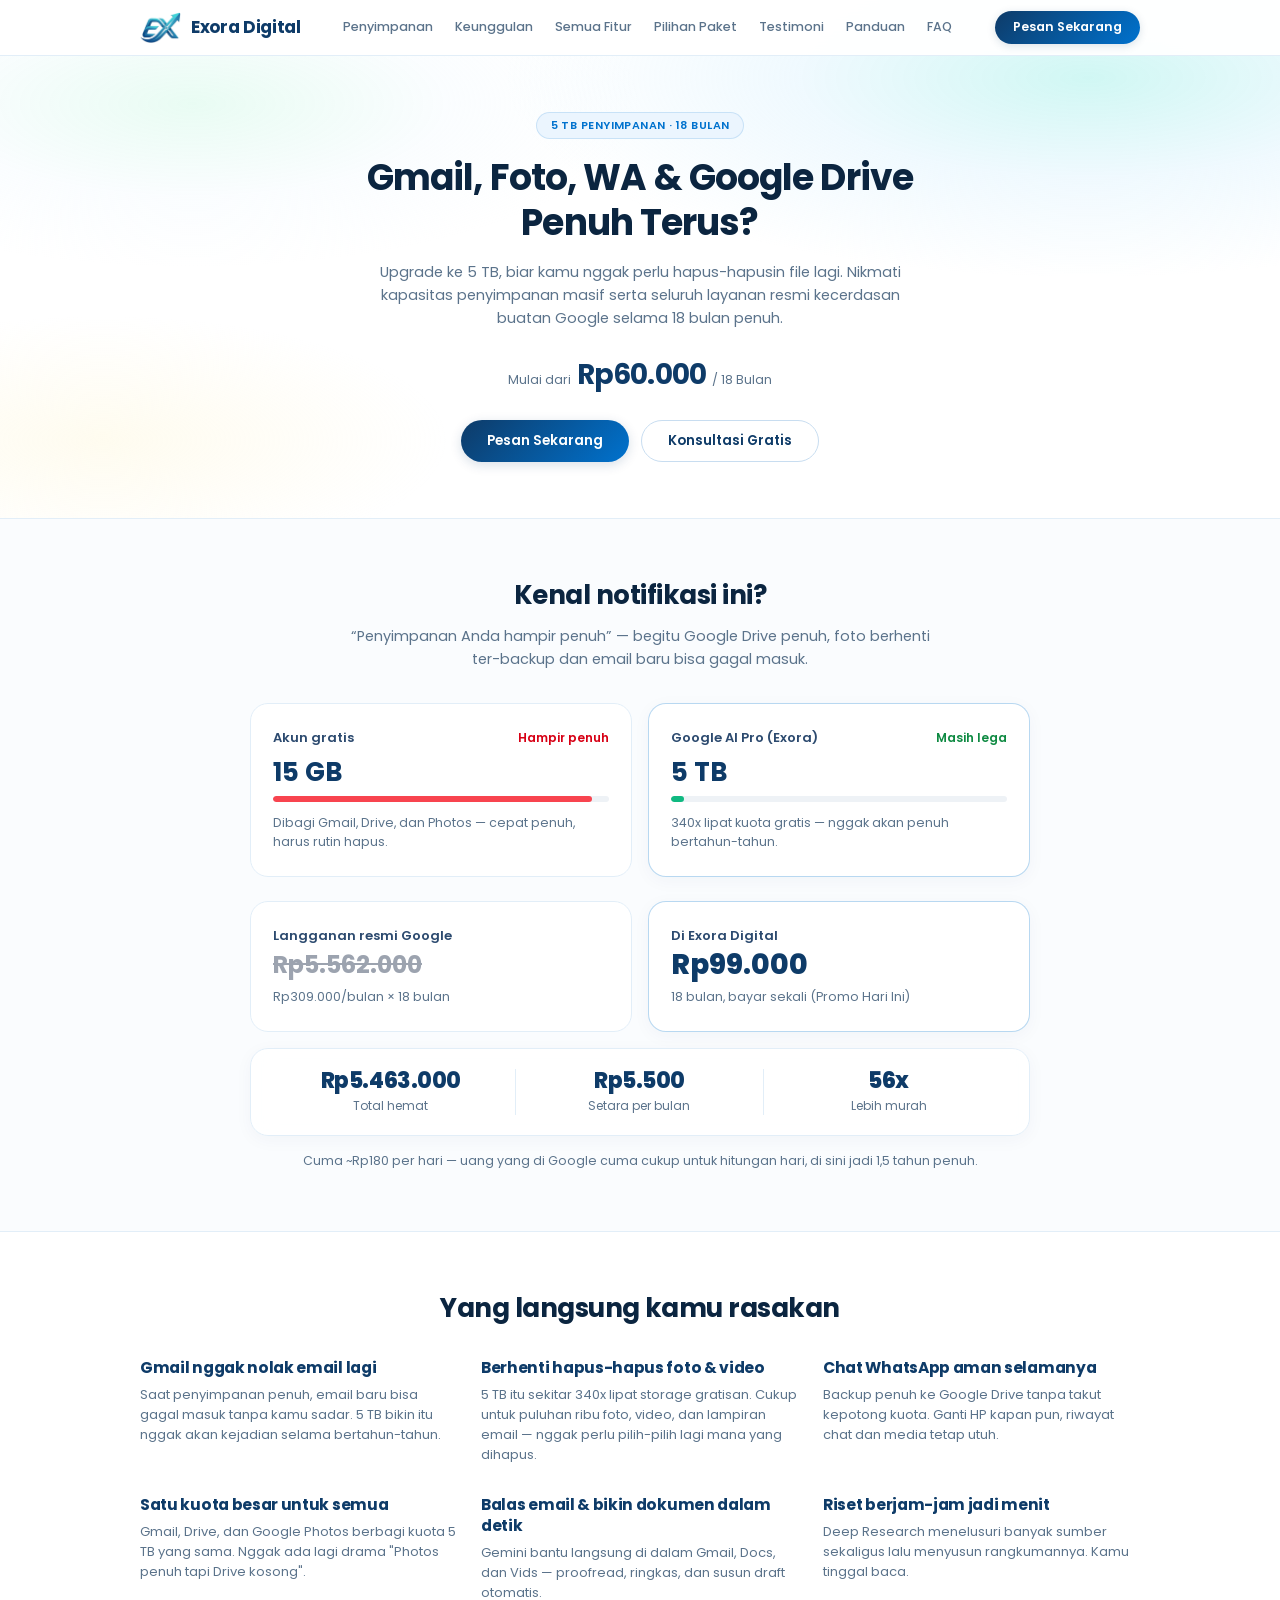
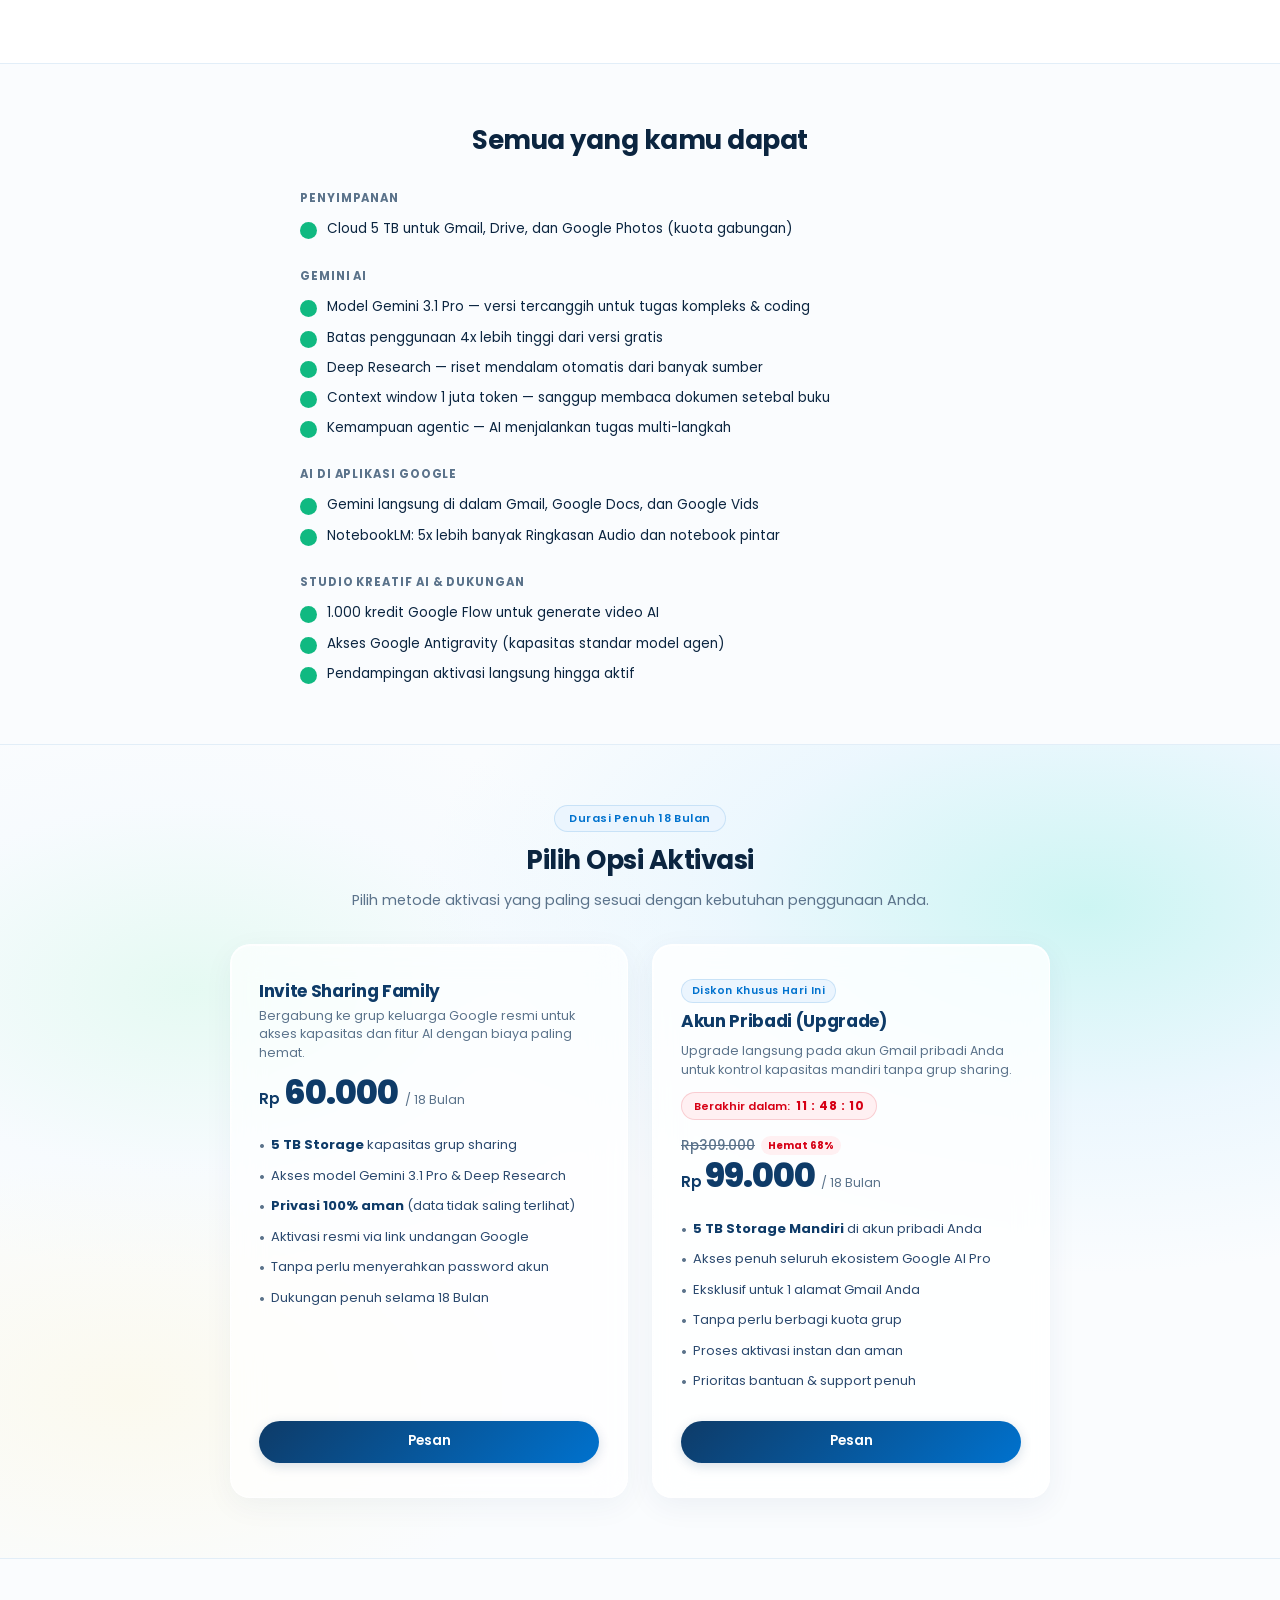
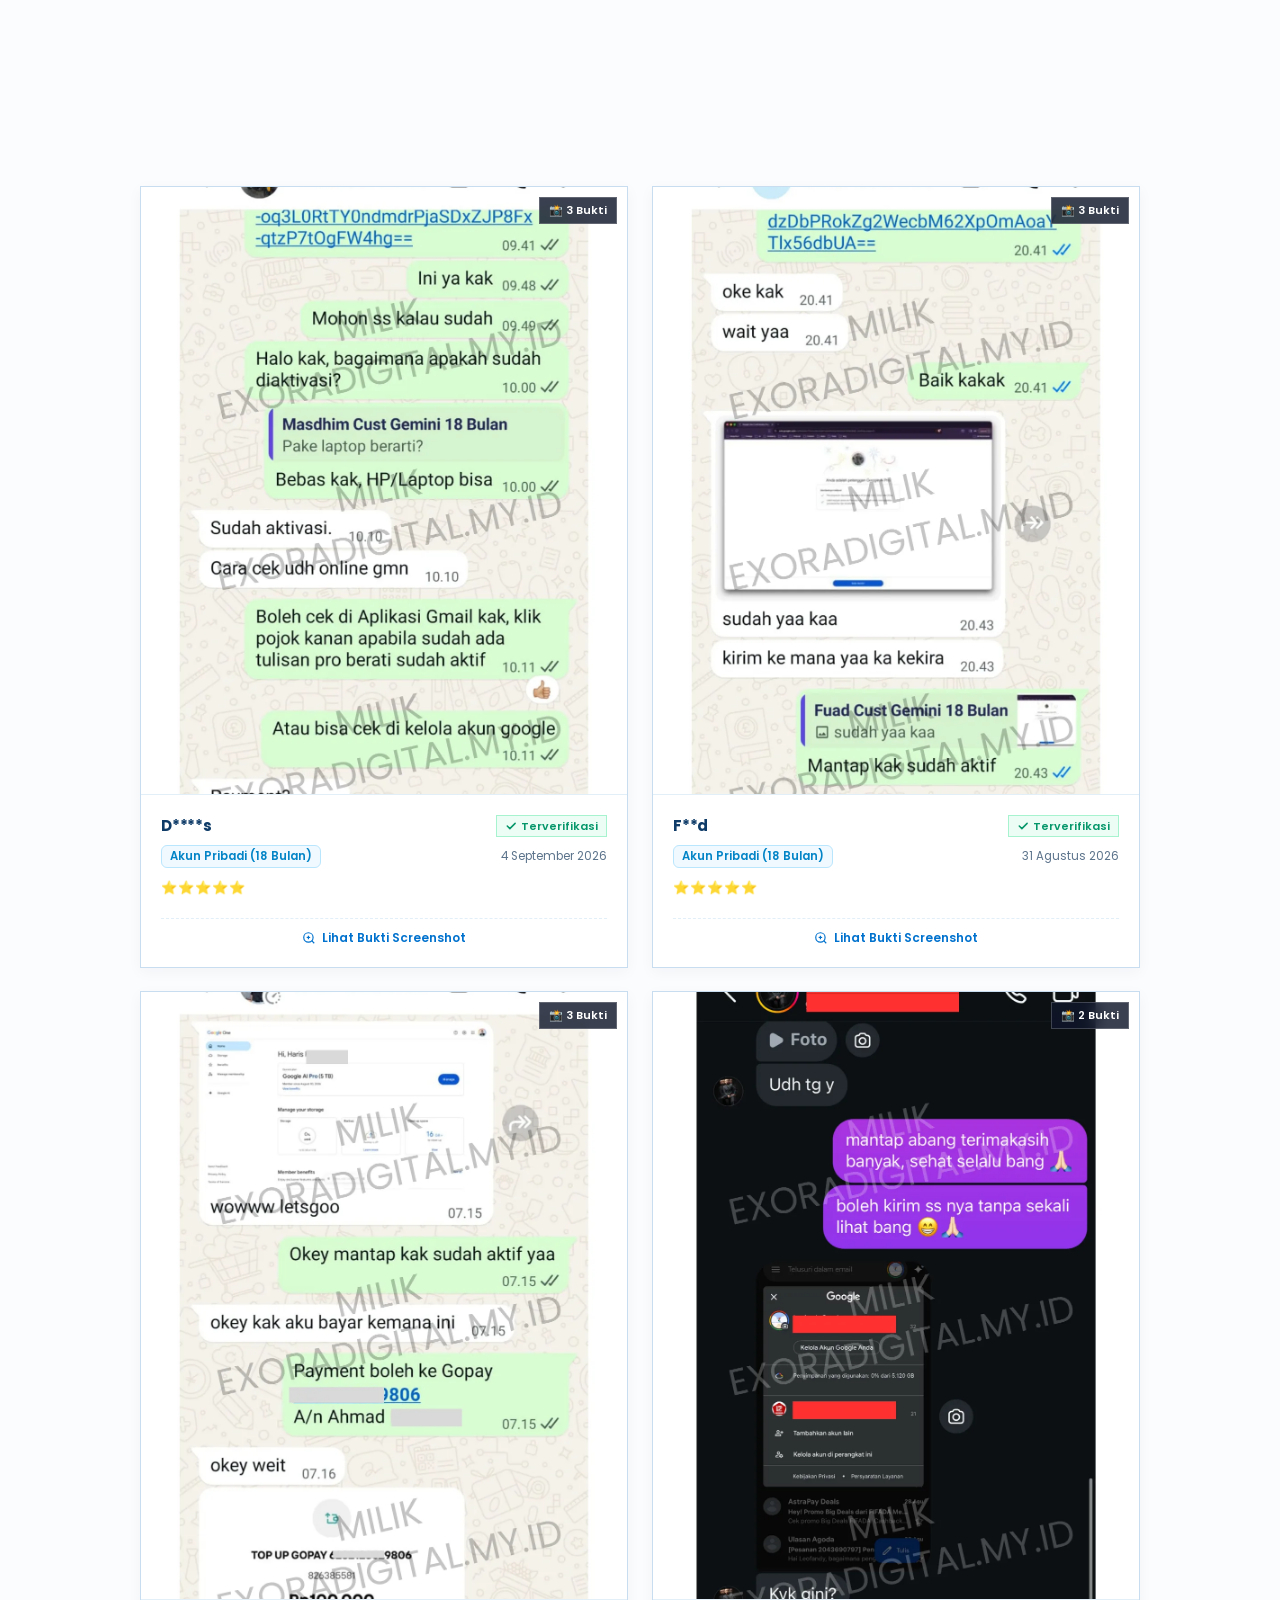
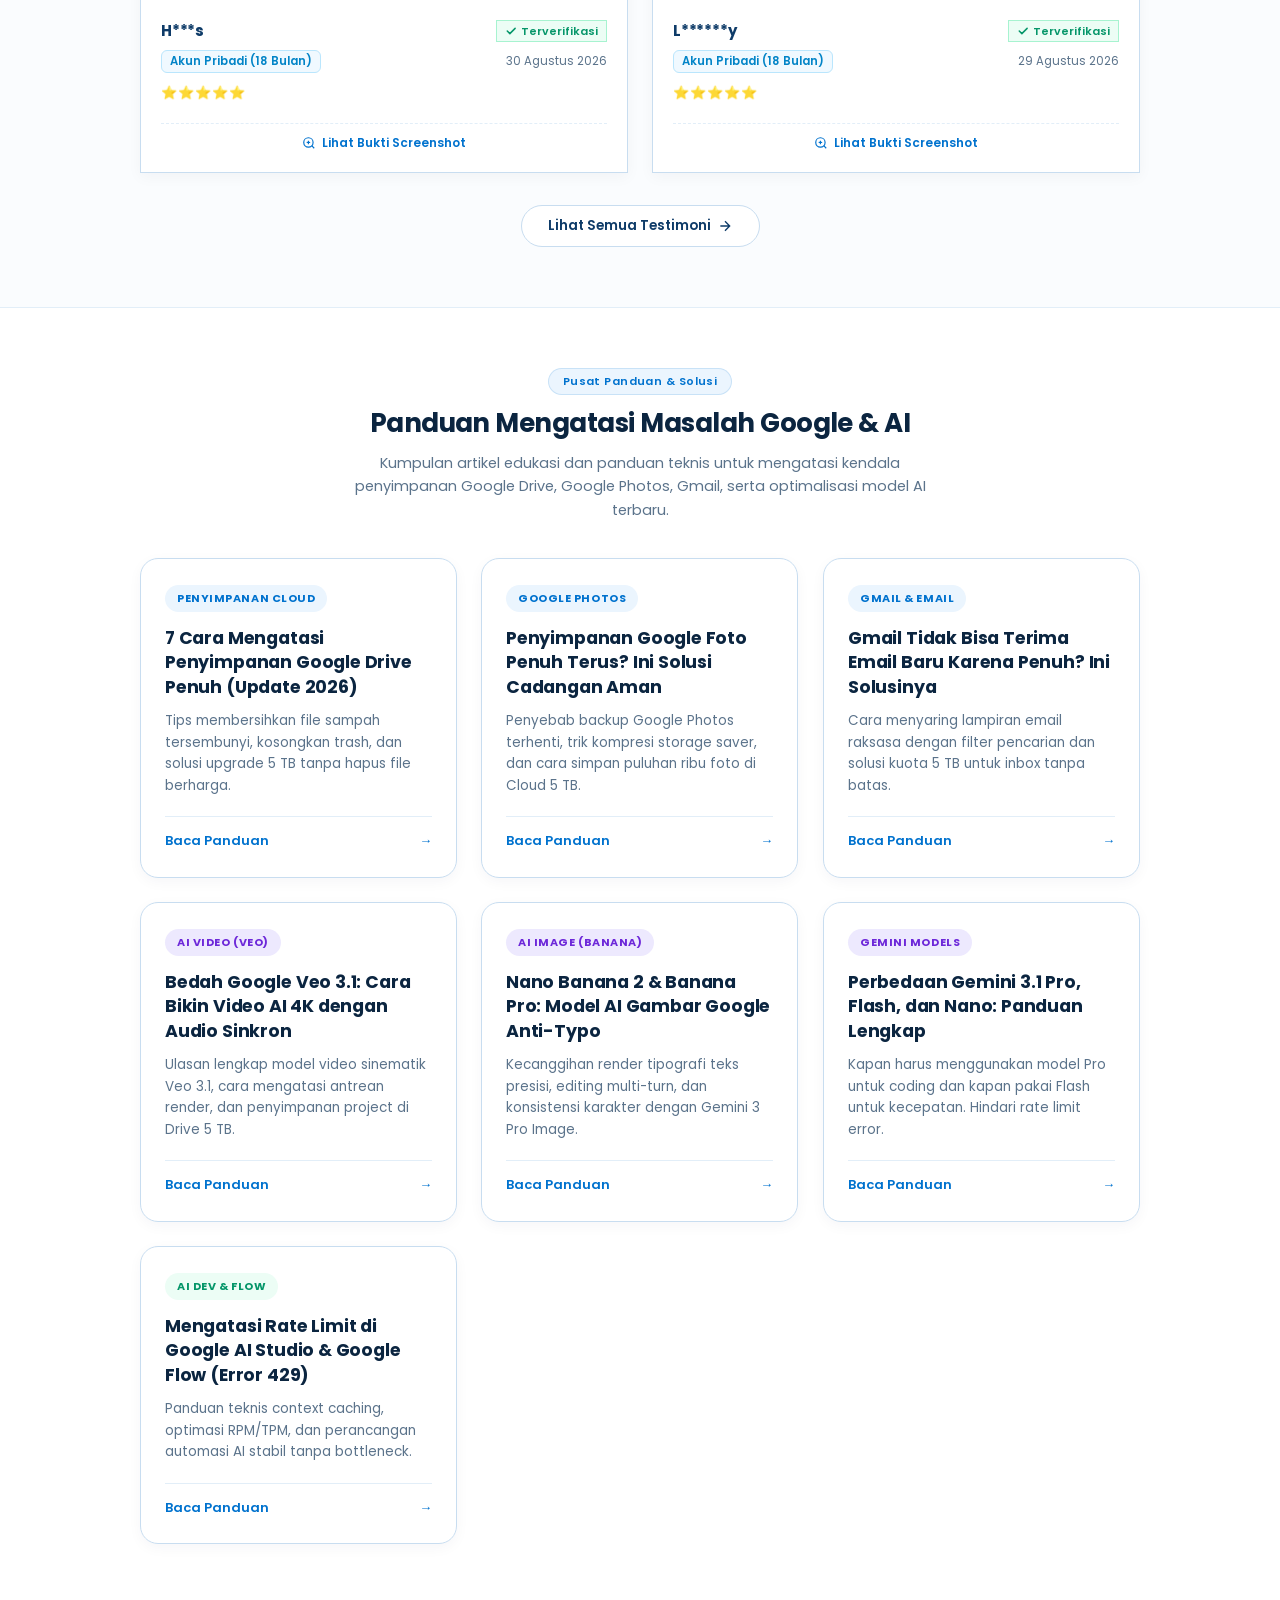
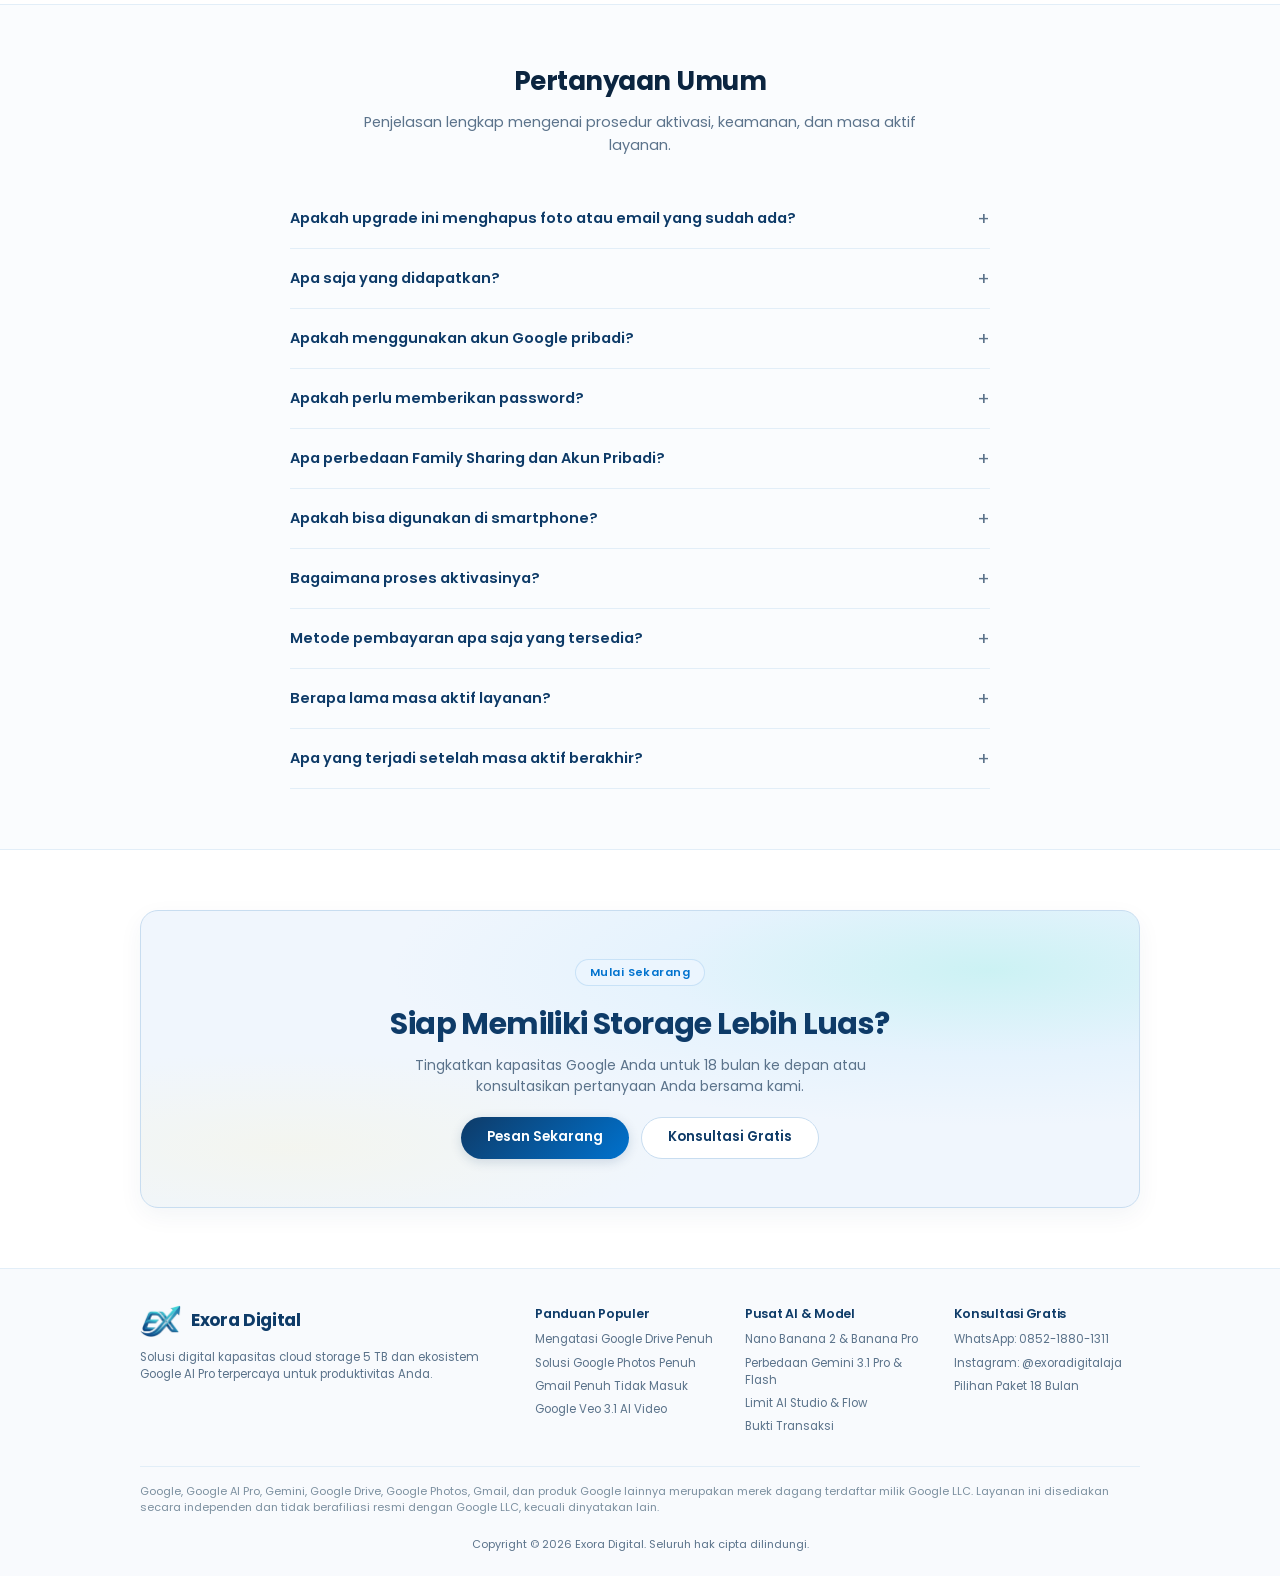
==== commit 97485151: "fix(layout): close unclosed anchor tag and polish panduan section grid styles" ====
--- a/index.html
+++ b/index.html
@@ -762,7 +762,10 @@
                 <a href="testimoni.html" class="btn btn-secondary" id="btn-load-more-testi">
                     <span>Lihat Semua Testimoni</span>
                     <svg width="16" height="16" viewBox="0 0 24 24" fill="none" stroke="currentColor" stroke-width="2" style="margin-left: 6px;">
-                </div>
+                        <path d="M5 12h14M12 5l7 7-7 7"/>
+                    </svg>
+                </a>
+            </div>
         </div>
     </section>
 
--- a/styles.css
+++ b/styles.css
@@ -1492,8 +1492,6 @@
     font-weight: 500;
 }
 
-}
-
 /* ==========================================================================
    ARTICLE & KNOWLEDGE HUB STYLES (SEO OPTIMIZED)
    ========================================================================== */
@@ -1501,16 +1499,17 @@
 /* Article Hub Grid (Homepage Section) */
 .article-grid {
     display: grid;
-    grid-template-columns: repeat(auto-fill, minmax(300px, 1fr));
+    grid-template-columns: repeat(auto-fill, minmax(310px, 1fr));
     gap: 24px;
-    margin-top: 32px;
+    margin-top: 36px;
+    width: 100%;
 }
 
 .article-card {
-    background: var(--color-surface);
+    background: #FFFFFF;
     border: 1px solid var(--color-border);
     border-radius: var(--radius-card);
-    padding: 24px;
+    padding: 26px 24px;
     display: flex;
     flex-direction: column;
     justify-content: space-between;
@@ -1518,12 +1517,12 @@
     text-decoration: none;
     color: inherit;
     position: relative;
-    overflow: hidden;
+    box-shadow: 0 4px 14px rgba(11, 37, 64, 0.04);
 }
 
 .article-card:hover {
-    transform: translateY(-4px);
-    box-shadow: 0 12px 28px rgba(0, 114, 206, 0.12);
+    transform: translateY(-5px);
+    box-shadow: 0 14px 30px rgba(0, 114, 206, 0.12);
     border-color: var(--color-primary);
 }
 
@@ -1533,11 +1532,11 @@
     font-weight: 700;
     text-transform: uppercase;
     letter-spacing: 0.05em;
-    padding: 4px 10px;
+    padding: 5px 12px;
     border-radius: var(--radius-pill);
     background: var(--color-ice-blue);
     color: var(--color-primary);
-    margin-bottom: 12px;
+    margin-bottom: 14px;
     width: fit-content;
 }
 
@@ -1552,18 +1551,19 @@
 }
 
 .article-card-title {
-    font-size: 17px;
+    font-size: 17.5px;
     font-weight: 700;
     color: var(--color-text);
-    line-height: 1.4;
+    line-height: 1.42;
     margin-bottom: 10px;
+    letter-spacing: -0.01em;
 }
 
 .article-card-desc {
     font-size: 13.5px;
     color: var(--color-muted);
-    line-height: 1.55;
-    margin-bottom: 18px;
+    line-height: 1.6;
+    margin-bottom: 20px;
     flex-grow: 1;
 }
 
@@ -1571,7 +1571,7 @@
     display: flex;
     align-items: center;
     justify-content: space-between;
-    font-size: 12.5px;
+    font-size: 13px;
     font-weight: 600;
     color: var(--color-primary);
     padding-top: 14px;
